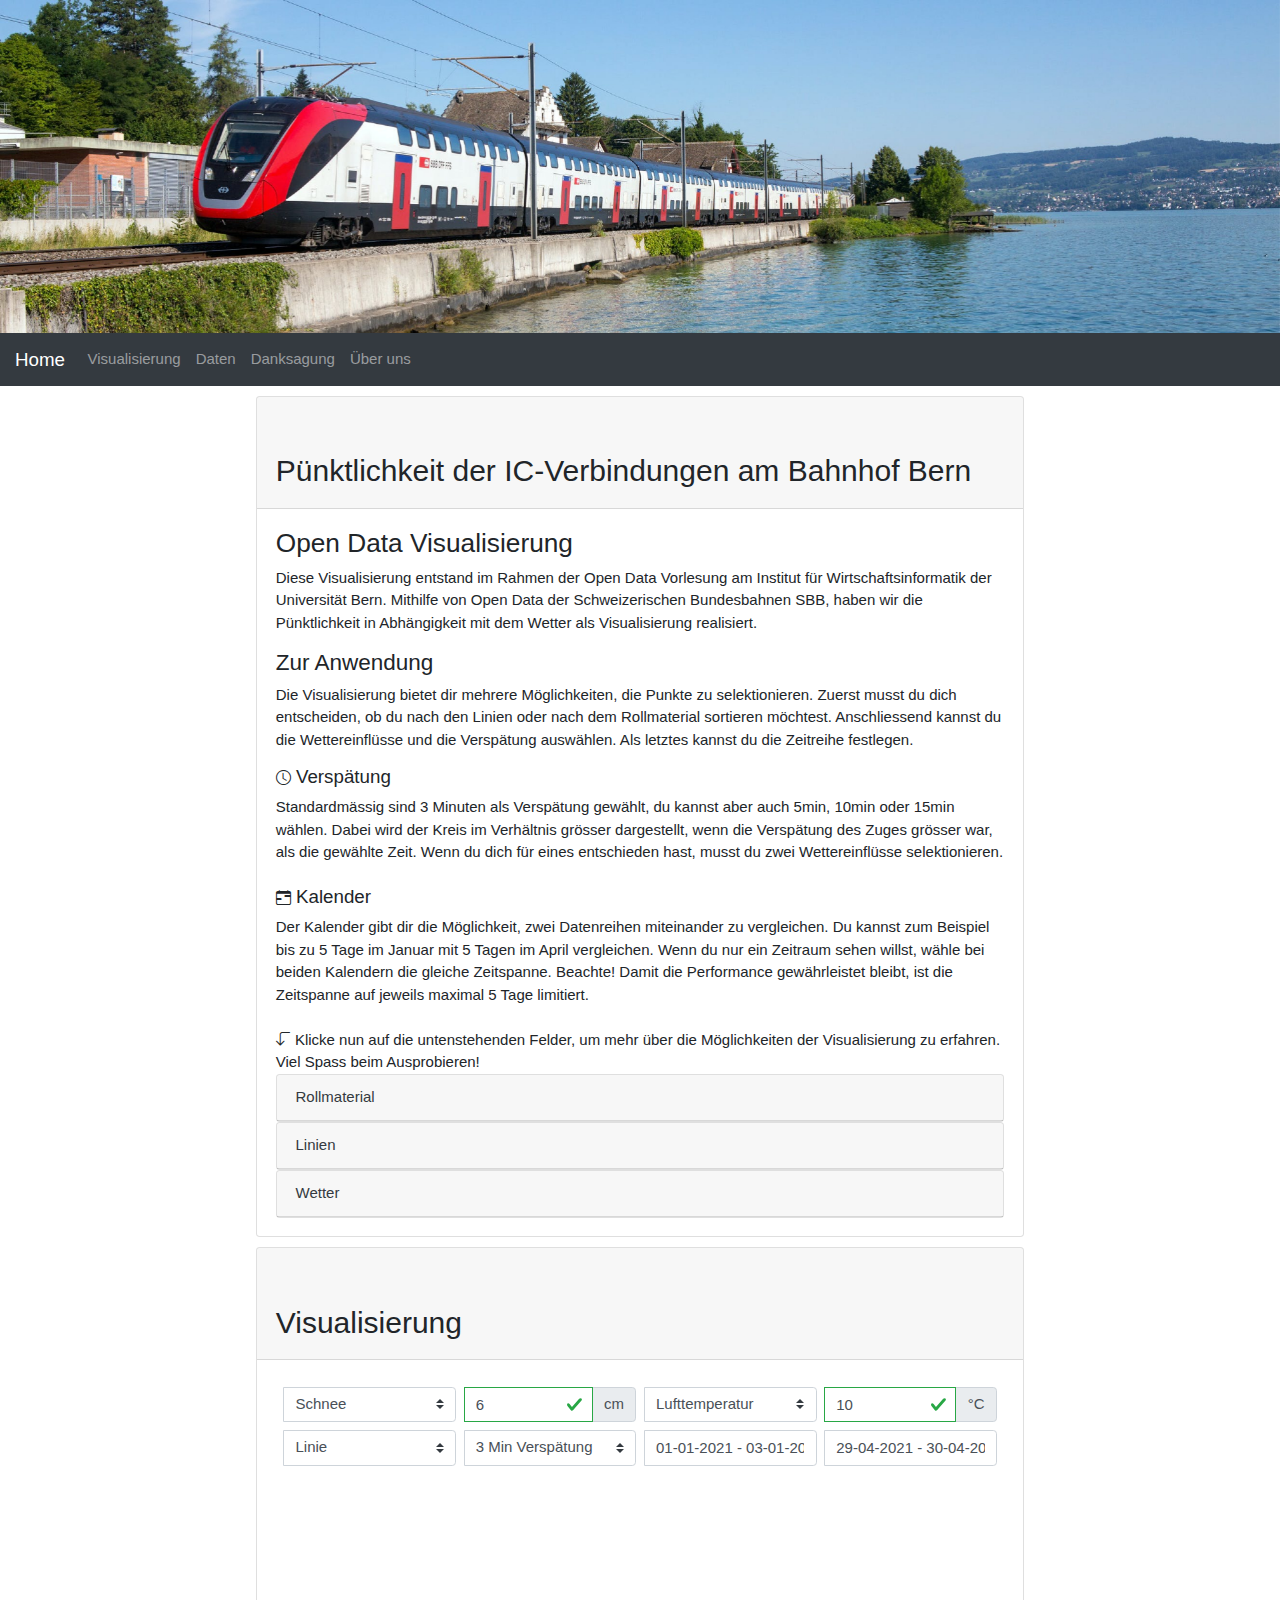
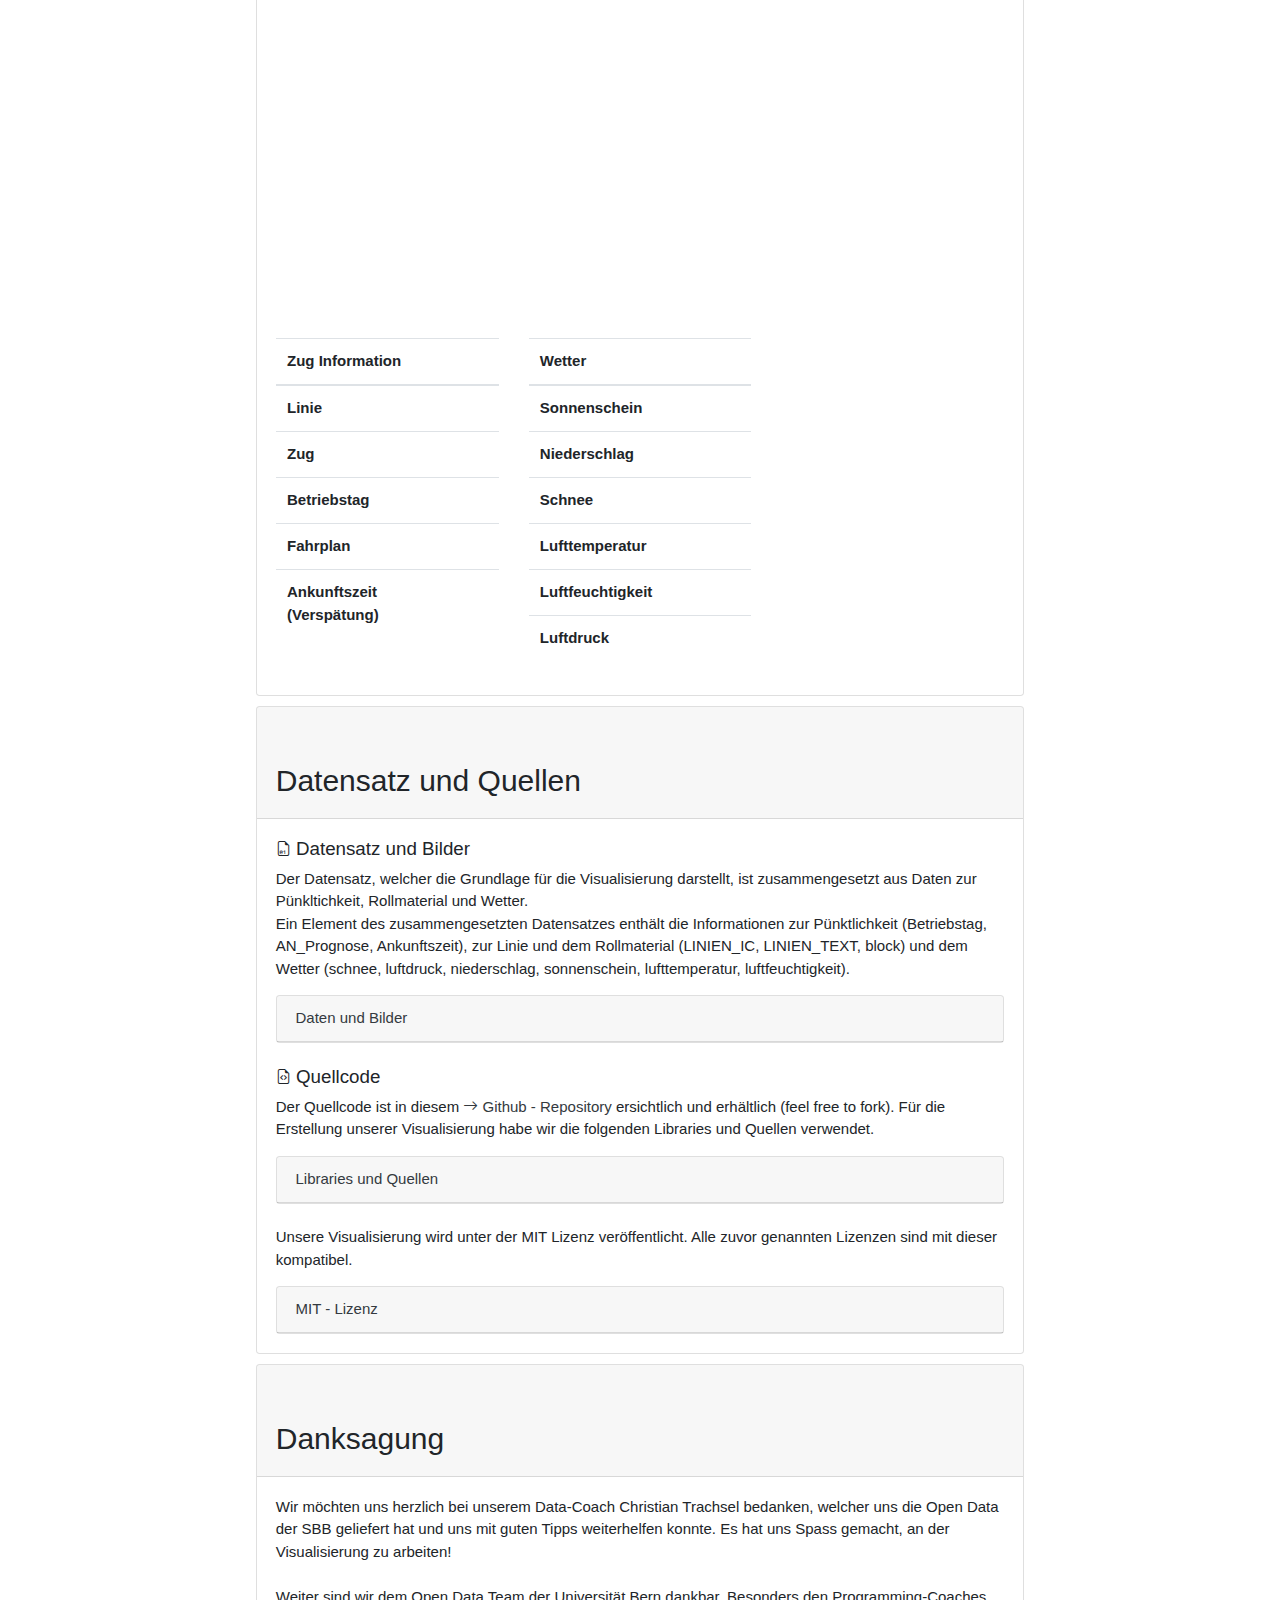
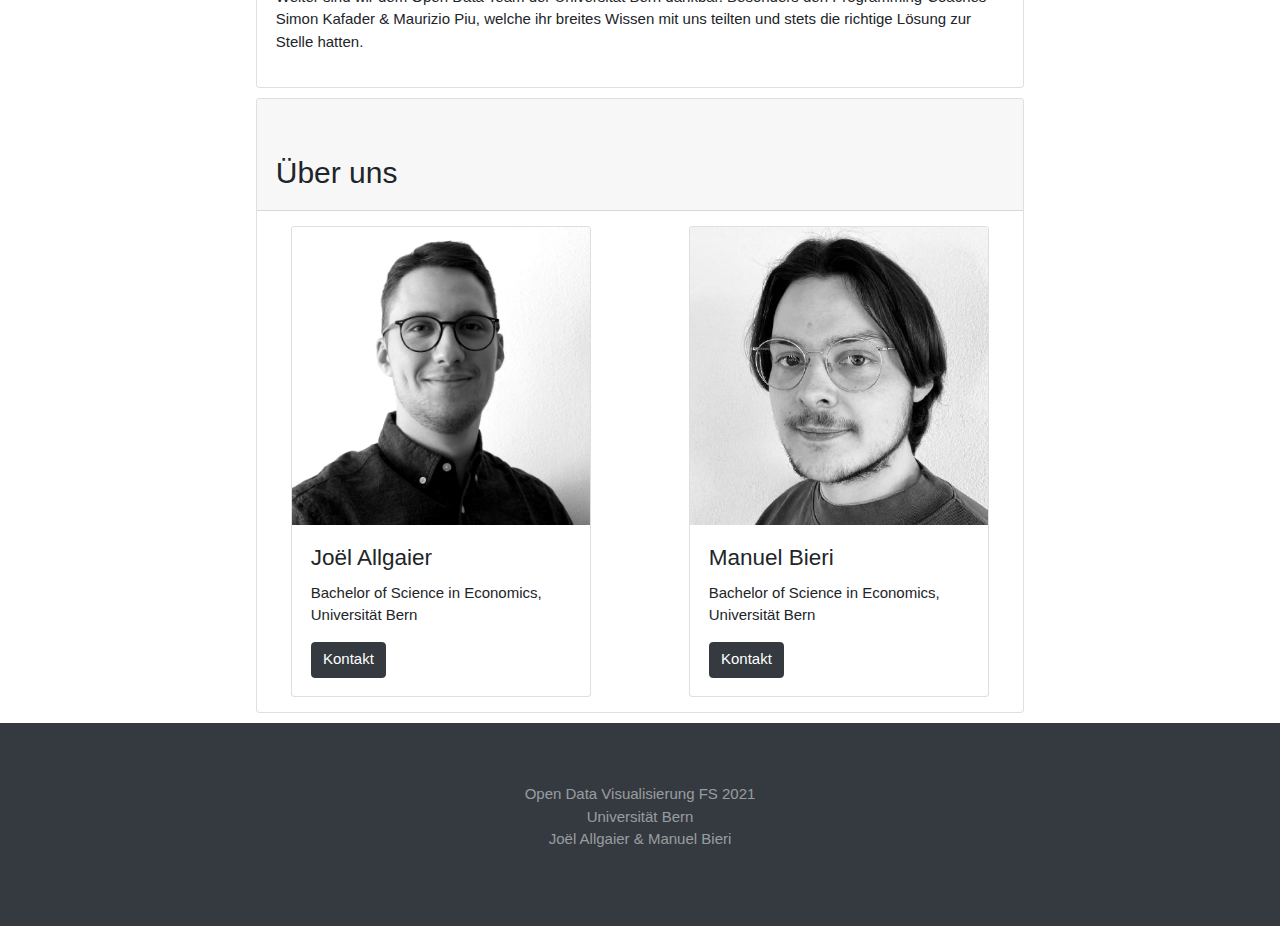
==== index.html @ b7fd26fd "removed arrows in jumbotron - changed color of contact buttons - added IC2000 modern - added favicon" ====
<!DOCTYPE html>
<html lang="en">
<head>
    <title>SBB - OpenData</title>
    <link rel="icon" type="image/svg+xml" href="Graphics/favicon/favicon.svg">
    <link rel="icon" type="image/png" href="Graphics/favicon/favicon.png">
    <meta charset="utf-8">
    <meta name="viewport" content="width=device-width, initial-scale=1">
    <link rel="stylesheet" href="css/style.css">
    <link rel="stylesheet" href="css/bootstrap/bootstrap.min.css">
    <link rel="stylesheet" type="text/css" href="css/daterangepicker/daterangepicker.css" />
    <link rel="stylesheet" href="Graphics/bootstrap-icons/bootstrap-icons.css">
    <script src="js/d3/d3.min.js"></script>
    <script src="js/d3/d3-force-reuse.min.js"></script>
    <script src="js/bootstrap/jquery.min.js"></script>
    <script src="js/bootstrap/bootstrap.min.js"></script>
    <script type="text/javascript" src="js/daterangepicker/moment.min.js"></script>
    <script type="text/javascript" src="js/daterangepicker/daterangepicker.min.js"></script>
    <script src="js/bootstrapAddin.min.js"></script>
</head>
<body>

<div id="carouselExampleIndicators" class="carousel slide" data-ride="carousel">
  <!--  <ol class="carousel-indicators">
        <li data-target="#carouselExampleIndicators" data-slide-to="0" class="active"></li>
        <li data-target="#carouselExampleIndicators" data-slide-to="1"></li>
        <li data-target="#carouselExampleIndicators" data-slide-to="2"></li>
        <li data-target="#carouselExampleIndicators" data-slide-to="3"></li>
    </ol> -->
    <div class="carousel-inner">
        <div class="carousel-item active">
            <img class="d-block w-100" src="Graphics/Images/Trains_Jumbotron/fv-dosto-2_crop.jpg" alt="First slide">
        </div>
        <div class="carousel-item">
            <img class="d-block w-100" src="Graphics/Images/Trains_Jumbotron/IC2000_crop.jpg" alt="Second slide">
        </div>
        <div class="carousel-item">
            <img class="d-block w-100" src="Graphics/Images/Trains_Jumbotron/ICN_crop.jpg" alt="Third slide">
        </div>
        <div class="carousel-item">
            <img class="d-block w-100" src="Graphics/Images/Trains_Jumbotron/Einheitswagen-IV-EuroCity_crop.jpg" alt="Fourth slide">
        </div>
        <div class="carousel-item">
            <img class="d-block w-100" src="Graphics/Images/Trains_Jumbotron/IC2000-modernisiert-Landschaft_crop.jpg" alt="Fourth slide">
        </div>
    </div>
    <!--
    <a class="carousel-control-prev" href="#carouselExampleIndicators" role="button" data-slide="prev">
        <span class="carousel-control-prev-icon" aria-hidden="true"></span>
        <span class="sr-only">Previous</span>
    </a>
    <a class="carousel-control-next" href="#carouselExampleIndicators" role="button" data-slide="next">
        <span class="carousel-control-next-icon" aria-hidden="true"></span>
        <span class="sr-only">Next</span>
    </a> -->
</div>

<nav class="navbar navbar-expand-sm bg-dark navbar-dark sticky-top">
    <a class="navbar-brand" href="#hello">Home</a>
    <button class="navbar-toggler" type="button" data-toggle="collapse" data-target="#collapsibleNavbar">
        <span class="navbar-toggler-icon"></span>
    </button>
    <div class="collapse navbar-collapse" id="collapsibleNavbar">
        <ul class="navbar-nav">
            <li class="nav-item">
                <a class="nav-link" href="#visualisierung">Visualisierung</a>
            </li>
            <li class="nav-item">
                <a class="nav-link" href="#data">Daten</a>
            </li>
            <li class="nav-item">
                <a class="nav-link" href="#thx">Danksagung</a>
            </li>
            <li class="nav-item">
                <a class="nav-link" href="#about">Über uns</a>
            </li>
        </ul>
    </div>
</nav>

<div class="main">

    <div class="card custom-card" id="hello">
        <div class="card-header">
            <br>
            <br>
            <h2>Pünktlichkeit der IC-Verbindungen am Bahnhof Bern</h2>
        </div>
        <div class="card-body">
            <h3>Open Data Visualisierung</h3>
            <p>Diese Visualisierung entstand im Rahmen der Open Data Vorlesung am Institut für Wirtschaftsinformatik der Universität Bern. Mithilfe von Open Data der Schweizerischen Bundesbahnen SBB, haben wir die Pünktlichkeit in Abhängigkeit mit dem Wetter als Visualisierung realisiert.</p>
            <h4>Zur Anwendung </h4>
            <p>Die Visualisierung bietet dir mehrere Möglichkeiten, die Punkte zu selektionieren. Zuerst musst du dich entscheiden, ob du nach den Linien oder nach dem Rollmaterial sortieren möchtest. Anschliessend kannst du die Wettereinflüsse und die Verspätung auswählen. Als letztes kannst du die Zeitreihe festlegen.
            <br>
            <h5><i class="bi bi-clock"></i> Verspätung </h5>Standardmässig sind 3 Minuten als Verspätung gewählt, du kannst aber auch 5min, 10min oder 15min wählen. Dabei wird der Kreis im Verhältnis grösser dargestellt, wenn die Verspätung des Zuges grösser war, als die gewählte Zeit. Wenn du dich für eines entschieden hast, musst du zwei Wettereinflüsse selektionieren.
            <br>
            <br><h5><i class="bi bi-calendar-range"></i> Kalender </h5>Der Kalender gibt dir die Möglichkeit, zwei Datenreihen miteinander zu vergleichen. Du kannst zum Beispiel bis zu 5 Tage im Januar mit 5 Tagen im April vergleichen. Wenn du nur ein Zeitraum sehen willst, wähle bei beiden Kalendern die gleiche Zeitspanne. Beachte! Damit die Performance gewährleistet bleibt, ist die Zeitspanne auf jeweils maximal 5 Tage limitiert.
                <br>
                <br><i class="bi bi-arrow-90deg-down"></i> Klicke nun auf die untenstehenden Felder, um mehr über die Möglichkeiten der Visualisierung zu erfahren. Viel Spass beim Ausprobieren!
            <div id="accordion">
                <div class="card">
                    <div class="card-header">
                        <a class="collapsed card-link" data-toggle="collapse" href="#collapseTwo">
                            Rollmaterial
                        </a>
                    </div>
                    <div id="collapseTwo" class="collapse" data-parent="#accordion">
                        <div class="card-body">
                            In unserem Datensatz sind vier verschiedene Zugkompositionen enthalten. Wenn Du nach Rollmaterial filterst, sortieren sich die Punkte nach ihrem Rollmaterial. Im Bilderkarussell siehst Du, wie die einzelnen Züge in echt aussehen.
                            Dabei unterscheiden wir zwischen folgenden Kompositionen, wobei die Farbe der Liste, gerade die entsprechende Punktfarbe zeigt.
                           <br>
                            <br>
                            <ul class="list-group list-group">
                                <li class="list-group-item rot">IC2000</li>
                                <li class="list-group-item orange">FVDosto</li>
                                <li class="list-group-item blau">ICN</li>
                                <li class="list-group-item gruen">Eurocity</li>
                            </ul>
                            <br><i class="bi bi-question-circle"></i> Ist der neue FV-Dosto öfters verspätet als die älteren Züge? Finde es heraus!
                        </div>
                    </div>
                </div>
                <div class="card">
                    <div class="card-header">
                        <a class="collapsed card-link" data-toggle="collapse" href="#collapseThree">
                          Linien
                        </a>
                    </div>
                    <div id="collapseThree" class="collapse" data-parent="#accordion">
                        <div class="card-body">
                            Wenn Du nach Linien sortierst, ordnen sich die Punkte nach folgenden InterCity-Linien, welche alle über den Bahnhof Bern gehen. Die jeweilige Hintergrundfarbe der Liste entspricht der entsprechenden Punktfarbe.
                            <br>
                            <br>
                            <ul class="list-group">
                                <li class="list-group-item blau">IC1 Genève-Aéroport - Bern - Zürich HB - St.Gallen</li>
                                <li class="list-group-item rot">IC6 Basel SBB - Bern - Brig</li>
                                <li class="list-group-item gruen">IC8 Brig - Bern - Zürich HB - Romanshorn</li>
                                <li class="list-group-item orange">IC61 Basel SBB - Bern - Interlaken Ost</li>
                            </ul>

                            <br><i class="bi bi-question-circle"></i> Welche IC-Verbindung trifft am meisten Verspätet in Bern ein? Finde es heraus!
                        </div>
                    </div>
                </div>
                <div class="card">
                    <div class="card-header">
                        <a class="collapsed card-link" data-toggle="collapse" href="#collapseFour">
                            Wetter
                        </a>
                    </div>
                    <div id="collapseFour" class="collapse" data-parent="#accordion">
                        <div class="card-body">
                            <p>Hier findest du einige Vorschläge, welche Werte du bei den einzelnen Wetterparametern setzen kannst. Halte dich nicht zurück und probiere einfach aus.</p>
                            <h5><i class="bi bi-speedometer2"></i> Luftdruck </h5>
                            <p>Bern liegt tiefer als 600m.ü.M., daher gilt für Bern der Standardluftdruck von 1'013,25hPa. Tieferer Luftdruck kann schlechtes Wetter bedeuten, höherer Luftdruck gutes Wetter.
                            <br>Vorschlag: Setze die Grenze bei 1'013hPa (Hinweis: In den Wintermonaten liegt der Luftdruck oft tiefer, ein anderer Vorschlag ist daher 960hPa.)</p>
                            <h5><i class="bi bi-moisture"></i> Luftfeuchtigkeit </h5>
                            <p>Die relative Luftfeuchtigkeit misst den prozentualen Anteil am maximal möglichen Wert von gasförmigem Wasser in der Atmosphäre.
                            <br>Vorschlag: Setze die Grenze bei 60%</p>
                            <h5><i class="bi bi-thermometer-half"></i> Lufttemperatur </h5>
                            <p>Ab etwa 20 Grad Celcius nehmen wir die Temperatur als warm wahr. Die Temperatur ist allerdings stark von der Tages- und Jahreszeit abhängig.
                            <br>Vorschlag: Setze die Grenze bei 15 Grad Celsius (Hinweis: In den Wintermonaten, darfst du die Temperatur auch tiefer ansetzen, bspw. 5 Grad Celcius.)</p>
                            <h5><i class="bi bi-cloud-rain"></i> Niederschlag </h5>
                            <p>In Milimeter wird die Summe in 24h angegeben. Dabei entpricht 1mm Niederschlag 1 Liter pro Quadratmeter. Bis zu 10mm ist es schwacher bis mässiger Regen, darüber starker Regen.
                            <br>Vorschlag: Setze die Grenze bei 10mm</p>
                            <h5><i class="bi bi-snow"></i> Schnee </h5>
                            <p>Schnee wird in cm angegeben. 1cm Schnee verhält sich wie 1mm Niederschlag. Bis 10cm sprechen wir von schwach bis mässigem Schneefall, danach starker Schneefall.
                            <br>Vorschlag: Setze die Grenze bei 10cm (Hinweis: In Bern schneit es gewöhnlich nicht so stark, eine gute Grenze ist hier 5cm.)</p>
                            <h5><i class="bi bi-sun"></i> Sonnenschein </h5>
                            <p>Die Sonnscheindauer ist in Minuten angegeben. Wenn an einem Tag 6h die Sonne scheint, sind dies 360min.
                            <br>Vorschlag: Setze die Grenze bei 360min</p>
                            <!--<h5>Globalstrahlung</h5>
                            <p>Globalstrahlung beschreibt die direkt auf die Erdoberfläche eintreffenden Sonnenstrahlen. Die Werte werden in Watt pro Quadratmeter angegeben. An Tagen mit schlechtem Wetter liegen die Werte unter 100W/m^2.
                            <br>Vorschlag: Setze die Grenze bei 100W/m^2</p>-->
                            <i class="bi bi-question-circle"></i> Hast Du dich schon immer gefragt, ob dein Zug bei Schnee mehr Verspätung hat? Finde es heraus, indem du den Filter "Schnee" auswählst.
                            <br><br>Genauere Angaben zu den einzelnen Parametern findest du beispielsweise unter <a href="https://www.meteoschweiz.admin.ch/home/wetter/wetterbegriffe.html"><i class="bi bi-arrow-right"></i> meteoschweiz.admin.ch</a>
                            <br>Alle Wetterwerte sind Tagesdurchschnitte.
                        </div>
                    </div>
                </div>
            </div>
        </div>
    </div>
    <div class="card custom-card" id="visualisierung">
        <div class="card-header">
            <br>
            <br>
            <h2>Visualisierung</h2>
        </div>
        <div class="card-body">
        <div class="row m-1">
        <div class="col-lg-3 col-6 p-1">
            <div class="input-group">
                <label for="select1"></label>
                <select class="custom-select" id="select1" onchange="changedInput(true)">
                    <option>Luftdruck</option>
                    <option>Luftfeuchtigkeit</option>
                    <option>Lufttemperatur</option>
                    <option>Niederschlag</option>
                    <option selected>Schnee</option>
                    <option>Sonnenschein</option>
                    <!--<option>Globalstrahlung</option>-->
                </select>
            </div>
        </div>
        <div class="col-lg-3 col-6 p-1">
            <div class="input-group">
                <label for="cutoff1"></label>
                <input type="text" class="form-control" id="cutoff1" value="6" aria-describedby="cutoff1-addon" onchange="changedInput(true)">
                <div class="input-group-append">
                    <span class="input-group-text" id="cutoff1-addon"></span>
                </div>
            </div>
        </div>
        <div class="col-lg-3 col-6 p-1">
            <div class="input-group">
                <label for="select2"></label>
                <select class="custom-select" id="select2" onchange="changedInput(true)">
                    <option>Luftdruck</option>
                    <option>Luftfeuchtigkeit</option>
                    <option selected>Lufttemperatur</option>
                    <option>Niederschlag</option>
                    <option>Schnee</option>
                    <option>Sonnenschein</option>
                    <!--<option>Globalstrahlung</option>-->
                </select>
            </div>
        </div>
        <div class="col-lg-3 col-6 p-1">
            <div class="input-group">
                <label for="cutoff2"></label>
                <input type="text" class="form-control" id="cutoff2" value="10" aria-describedby="cutoff2-addon" onchange="changedInput(true)">
                <div class="input-group-append">
                    <span class="input-group-text" id="cutoff2-addon"></span>
                </div>
            </div>
        </div>
            <div class="col-lg-3 col-6 p-1">
                <div class="input-group">
                    <label for="selectColor"></label>
                    <select class="custom-select" id="selectColor" onchange="changeColors(isRollingStockColor())">
                        <option selected>Linie</option>
                        <option>Rollmaterial</option>
                    </select>
                </div>
            </div>
            <div class="col-lg-3 col-6 p-1">
                <div class="input-group">
                    <label for="cutoff3"></label>
                    <select class="custom-select" id="cutoff3" onchange="changedDelayCutoff()">
                        <option value="3 Min">3 Min Verspätung</option>
                        <option value="5 Min">5 Min Verspätung</option>
                        <option value="10 Min">10 Min Verspätung</option>
                        <option value="15 Min">15 Min Verspätung</option>
                    </select>
                </div>
            </div>
        <div class="col-6 col-lg-3 p-1">
            <div class="input-group">
                <label for="firstDateRange"></label>
                <input class="form-control" type="text" id="firstDateRange" value="01-01-2021 - 03-01-2021" />
            </div>
        </div>
        <div class="col-6 col-lg-3 p-1">
            <div class="input-group">
                <label for="secondDateRange"></label>
                <input class="form-control" type="text" id="secondDateRange" value="29-04-2021 - 30-04-2021" />
            </div>
        </div>
    </div>
    <div>
        <svg viewBox="0 0 940 600" preserveAspectRatio="xMinYMin meet" id="canvas"></svg>
        <script src="js/app.min.js"></script>
        <script>
            adjustUnits();
        </script>
    </div>
    <div class="row">
        <div class="col-lg-4 col-sm-6 col-12">
            <table class="table table-hover">
                <thead>
                    <tr>
                        <th colspan="2">Zug Information</th>
                    </tr>
                </thead>
                <tbody>
                    <tr>
                        <th scope="row">Linie</th>
                        <td id="line"></td>
                    </tr>
                    <tr>
                        <th scope="row">Zug</th>
                        <td id="lineNumber"></td>
                    </tr>
                    <tr>
                        <th scope="row">Betriebstag</th>
                        <td id="dayOfService"></td>
                    </tr>
                    <tr>
                        <th scope="row">Fahrplan</th>
                        <td id="arrival"></td>
                    </tr>
                    <tr>
                        <th scope="row">Ankunftszeit (Verspätung)</th>
                        <td id="delay"></td>
                    </tr>
                </tbody>
            </table>
        </div>
        <div class="col-lg-4 col-sm-6 col-12">
            <table class="table table-hover">
                <thead>
                    <tr>
                        <th colspan="2">Wetter</th>
                    </tr>
                </thead>
                <tbody>
                    <tr>
                        <th scope="row">Sonnenschein</th>
                        <td id="sunshine"></td>
                    </tr>
                    <tr>
                        <th scope="row">Niederschlag</th>
                        <td id="rainfall"></td>
                    </tr>
                    <tr>
                        <th scope="row">Schnee</th>
                        <td id="snow"></td>
                    </tr>
                    <tr>
                        <th scope="row">Lufttemperatur</th>
                        <td id="temperature"></td>
                    </tr>
                    <tr>
                        <th scope="row">Luftfeuchtigkeit</th>
                        <td id="humidity"></td>
                    </tr>
                    <tr>
                        <th scope="row">Luftdruck</th>
                        <td id="air_pressure"></td>
                    </tr>
                </tbody>
            </table>
        </div>
        <div class="col-lg-4 col-sm-12 col-12">
            <div id="imageCarousel" class="carousel slide" data-ride="carousel">
                <ol class="carousel-indicators">
                    <li data-target="#imageCarousel" data-slide-to="0" class="active"></li>
                    <li data-target="#imageCarousel" data-slide-to="1"></li>
                    <li data-target="#imageCarousel" data-slide-to="2"></li>
                    <li data-target="#imageCarousel" data-slide-to="3"></li>
                </ol>
                <div class="carousel-inner">
                    <div class="carousel-item active">
                        <img class="d-block w-100" src="" alt="" id="imageCarousel1">
                    </div>
                    <div class="carousel-item">
                        <img class="d-block w-100" src="" alt="" id="imageCarousel2">
                    </div>
                    <div class="carousel-item">
                        <img class="d-block w-100" src="" alt="" id="imageCarousel3">
                    </div>
                    <div class="carousel-item">
                        <img class="d-block w-100" src="" alt="" id="imageCarousel4">
                    </div>
                </div>
                <a class="carousel-control-prev" href="#imageCarousel" role="button" data-slide="prev">
                    <span class="carousel-control-prev-icon" aria-hidden="true"></span>
                    <span class="sr-only">Previous</span>
                </a>
                <a class="carousel-control-next" href="#imageCarousel" role="button" data-slide="next">
                    <span class="carousel-control-next-icon" aria-hidden="true"></span>
                    <span class="sr-only">Next</span>
                </a>
            </div>
        </div>
    </div>
    </div>
</div>

    <div class="card custom-card" id="data">
        <div class="card-header">
            <br>
            <br>
            <h2> Datensatz und Quellen </h2></div>
        <div class="card-body">
            <h5><i class="bi bi-file-earmark-binary"></i> Datensatz und Bilder</h5>
            <p>Der Datensatz, welcher die Grundlage für die Visualisierung darstellt, ist zusammengesetzt aus Daten zur Pünkltichkeit, Rollmaterial und Wetter.
            <br>Ein Element des zusammengesetzten Datensatzes enthält die Informationen zur Pünktlichkeit (Betriebstag, AN_Prognose, Ankunftszeit), zur Linie und dem Rollmaterial (LINIEN_IC, LINIEN_TEXT, block) und dem Wetter (<!--globalstrahlung, -->schnee, luftdruck, niederschlag, sonnenschein, lufttemperatur, luftfeuchtigkeit).
           </p>
            <div id="accordionSrc">
                <div class="card">
                    <div class="card-header">
                        <a class="collapsed card-link" data-toggle="collapse" href="#collapseSrc">Daten und Bilder</a>
                    </div>
                    <div id="collapseSrc" class="collapse" data-parent="#accordionSrc">
                        <table class="table table-hover">
                            <thead>
                            <tr>
                                <th scope="col">Daten</th>
                                <th scope="col">Quellen</th>
                            </tr>
                            </thead>
                            <tbody>
                            <tr>
                                <td>Eigener Datensatz (.json)</td>
                                <td><a href="https://gist.github.com/manuelbieri/5a20c884020ed05e89b3426e78ae97c5">Datensatz .json-file</a>
                                <br><a href="https://gist.githubusercontent.com/manuelbieri/5a20c884020ed05e89b3426e78ae97c5/raw/7c31a08bee5c661f9e71a003ea4b56deb33432aa/sbb_data_preview.json">Preview .json-file</a></td>
                            </tr>
                            <tr>
                                <td>Pünktlichkeitsdaten</td>
                                <td><a href="https://opentransportdata.swiss/en/dataset/istdaten">opentransportdata .swiss</a></td>
                            </tr>
                            <tr>
                                <td>Rollmaterial</td>
                                <td><a href="https://data.sbb.ch/explore/dataset/jahresformation/information/">data.sbb.ch</a></td>
                            </tr>
                            <tr>
                                <td>Wetterdaten</td>
                                <td><a href="https://data.geo.admin.ch/ch.meteoschweiz.klima/nbcn-tageswerte/">data.geo .admin.ch</a></td>
                            </tr>
                            <tr>
                                <td>Bilder der Zugkompositionen</td>
                                <td><a href="https://www.sbb.ch/de/bahnhof-services/waehrend-der-reise/unsere-zuege.html">sbb.ch</a></td>
                            </tr>
                            <tr>
                                <td>Icons</td>
                                <td><a href="https://icons.getbootstrap.com/">icons .getbootstrap.com</a></td>
                            </tr>
                            <tr>
                                <td>Informationen zum Wetter</td>
                                <td><a href="https://www.meteoschweiz.admin.ch/home/wetter/wetterbegriffe.html">meteoschweiz .admin.ch</a></td>
                            </tr>
                            </tbody>
                        </table>
                    </div>
                </div>
            </div>
            <br>
            <h5><i class="bi bi-file-earmark-code"></i> Quellcode</h5>
            <p>
                Der Quellcode ist in diesem <a href="https://github.com/manuelbieri/SBB-Opendata-Visualization"><i class="bi bi-arrow-right"></i> Github - Repository</a> ersichtlich und erhältlich (feel free to fork).
                Für die Erstellung unserer Visualisierung habe wir die folgenden Libraries und Quellen verwendet.
            </p>
            <div id="accordionLibs">
                <div class="card">
                    <div class="card-header">
                        <a class="collapsed card-link" data-toggle="collapse" href="#collapseLibs">Libraries und Quellen</a>
                    </div>
                    <div id="collapseLibs" class="collapse" data-parent="#accordionLibs">
                        <table class="table table-hover">
                            <thead>
                                <tr>
                                    <th scope="col">Quelle</th>
                                    <th scope="col">Lizenz</th>
                                </tr>
                            </thead>
                            <tbody>
                                <tr>
                                    <td><a href="https://vallandingham.me/bubble_charts_with_d3v4.html">Creating Bubble Charts - Jim Vallandingham</a></td>
                                    <td><a href="https://github.com/vlandham/bubble_chart_v4/blob/master/LICENSE">Lizenz auf Github</a></td>
                                </tr>
                                <tr>
                                    <td><a href="https://github.com/twbs/bootstrap/blob/main/LICENSE">Bootstrap</a></td>
                                    <td>MIT - Lizenz</td>
                                </tr>
                                <tr>
                                    <td><a href="https://github.com/d3/d3">D3.js</a></td>
                                    <td>BSD 3-Clause</td>
                                </tr>
                                <tr>
                                    <td><a href="https://github.com/twosixlabs/d3-force-reuse">D3-force-reuse.js</a></td>
                                    <td>BSD 3-Clause</td>
                                </tr>
                                <tr>
                                    <td><a href="https://github.com/dangrossman/daterangepicker">Date Range Picker</a></td>
                                    <td>MIT - Lizenz</td>
                                </tr>
                                <tr>
                                    <td><a href="https://github.com/moment/moment">Moment</a></td>
                                    <td>MIT - Lizenz</td>
                                </tr>
                                <tr>
                                    <td><a href="https://github.com/popperjs/popper-core">Popper.js</a></td>
                                    <td>MIT - Lizenz</td>
                                </tr>
                                <tr>
                                    <td><a href="https://github.com/jquery/jquery/blob/main/LICENSE.txt">JQuery</a></td>
                                    <td>MIT - Lizenz</td>
                                </tr>
                            </tbody>
                        </table>
                    </div>
                </div>
            </div>
            <br>
            <p>
                Unsere Visualisierung wird unter der MIT Lizenz veröffentlicht. Alle zuvor genannten Lizenzen sind mit dieser kompatibel.
            </p>
            <div id="accordionTwo">
                <div class="card">
                    <div class="card-header">
                        <a class="collapsed card-link" data-toggle="collapse" href="#collapseSix">MIT - Lizenz</a>
                    </div>
                    <div id="collapseSix" class="collapse" data-parent="#accordionTwo">
                        <div class="card-body">
                            MIT License
                            <br><br>
                            Copyright (c) 2021 Joël Allgaier & Manuel Bieri
                            <br><br>
                            Permission is hereby granted, free of charge, to any person obtaining a copy
                            of this software and associated documentation files (the "Software"), to deal
                            in the Software without restriction, including without limitation the rights
                            to use, copy, modify, merge, publish, distribute, sublicense, and/or sell
                            copies of the Software, and to permit persons to whom the Software is
                            furnished to do so, subject to the following conditions:
                            <br><br>
                            The above copyright notice and this permission notice shall be included in all
                            copies or substantial portions of the Software.
                            <br><br>
                            THE SOFTWARE IS PROVIDED "AS IS", WITHOUT WARRANTY OF ANY KIND, EXPRESS OR
                            IMPLIED, INCLUDING BUT NOT LIMITED TO THE WARRANTIES OF MERCHANTABILITY,
                            FITNESS FOR A PARTICULAR PURPOSE AND NONINFRINGEMENT. IN NO EVENT SHALL THE
                            AUTHORS OR COPYRIGHT HOLDERS BE LIABLE FOR ANY CLAIM, DAMAGES OR OTHER
                            LIABILITY, WHETHER IN AN ACTION OF CONTRACT, TORT OR OTHERWISE, ARISING FROM,
                            OUT OF OR IN CONNECTION WITH THE SOFTWARE OR THE USE OR OTHER DEALINGS IN THE
                            SOFTWARE.
                        </div>
                    </div>
                </div>
            </div>
        </div>
    </div>
    <div class="card custom-card" id="thx">
        <div class="card-header">
            <br>
            <br>
            <h2> Danksagung </h2></div>
        <div class="card-body">
        <p>Wir möchten uns herzlich bei unserem Data-Coach Christian Trachsel bedanken, welcher uns die Open Data der SBB geliefert hat und uns mit guten Tipps weiterhelfen konnte. Es hat uns Spass gemacht, an der Visualisierung zu arbeiten!
       <br>
            <br>Weiter sind wir dem Open Data Team der Universität Bern dankbar. Besonders den Programming-Coaches Simon Kafader & Maurizio Piu, welche ihr breites Wissen mit uns teilten und stets die richtige Lösung zur Stelle hatten.</p>
        </div>
    </div>

    <div class="card custom-card" id="about">
        <div class="card-header">
            <br>
            <br>
            <h2> Über uns  </h2></div>
        <div class="row">
            <div class="col-md-6">
                <div class="card mx-auto my-3" style="width: 300px;">
                    <img class="card-img-top" src="Graphics/Images/about/joel_bw.jpg" alt="Card image">
                    <div class="card-body">
                        <h4 class="card-title">Joël Allgaier</h4>
                        <p class="card-text">Bachelor of Science in Economics, Universität Bern</p>
                        <a href="mailto:joel.allgaier@students.unibe.ch" class="btn btn-primary">Kontakt</a>
                    </div>
                </div>
            </div>
            <div class="col-md-6">
             <div class="card mx-auto my-3" style="width: 300px;">
                 <img class="card-img-top img-fluid img-width align-content-center justify-content-center" src="Graphics/Images/about/manuel.jfif" alt="Card image">
                 <div class="card-body">
                     <h4 class="card-title">Manuel Bieri</h4>
                     <p class="card-text">Bachelor of Science in Economics, Universität Bern</p>
                         <a href="mailto:manuel.bieri@students.unibe.ch" class="btn btn-primary">Kontakt</a>
                     </div>
                 </div>
             </div>
            </div>
        </div>
</div>
<div class="jumbotron jumbotron-fluid text-center bg-dark text-white-50" style="margin-bottom:0">
    <p>Open Data Visualisierung FS 2021
    <br>Universität Bern
    <br>Joël Allgaier & Manuel Bieri</p>
</div>
</body>
</html>
---- css/style.css ----
* {
    margin:0;
    padding: 0;
    font-family: Helvetica, Georgia, serif ;
    font-size: 15px;
}

svg {
    width: 100%;
    height: 100%;
    margin: 0;
    padding: 0;
}

text {
    fill: black;
    text-anchor: middle;
}

th {
    width: 35%;
}

.button.active {
    background: #000;
    color: #fff;
}

#canvas {
    clear: both;
    margin: auto;
}

.custom-card{
    margin-top: 10px;
    margin-bottom: 10px;
}

.custom-header{

}

.blau{
    background-color: blue !important;
    border-color: black !important;
    color: white;
}
.rot{
    background-color: red !important;
    border-color: black !important;
}
.gruen{
    background-color: green !important;
    border-color: black !important;
}
.orange{
    background-color: orange !important;
    border-color: black !important;
}

@media screen and (max-width: 1100px) {
    .main {
        width: 100%;
        margin: auto;
    }
}
@media screen and (min-width: 1100px) {
    .main {
        width: 60%;
        margin: auto;
    }
}

a:link{
    color: #343a40;
}
a:visited{
    color: #343a40;
}

.btn-primary{
    background-color: #343a40 !important;
    border-color: #343a40 !important;
    color: #ffffff !important;
}
---- css/daterangepicker/daterangepicker.css ----
.daterangepicker {
  position: absolute;
  color: inherit;
  background-color: #fff;
  border-radius: 4px;
  border: 1px solid #ddd;
  width: 278px;
  max-width: none;
  padding: 0;
  margin-top: 7px;
  top: 100px;
  left: 20px;
  z-index: 3001;
  display: none;
  font-family: arial;
  font-size: 15px;
  line-height: 1em;
}

.daterangepicker:before, .daterangepicker:after {
  position: absolute;
  display: inline-block;
  border-bottom-color: rgba(0, 0, 0, 0.2);
  content: '';
}

.daterangepicker:before {
  top: -7px;
  border-right: 7px solid transparent;
  border-left: 7px solid transparent;
  border-bottom: 7px solid #ccc;
}

.daterangepicker:after {
  top: -6px;
  border-right: 6px solid transparent;
  border-bottom: 6px solid #fff;
  border-left: 6px solid transparent;
}

.daterangepicker.opensleft:before {
  right: 9px;
}

.daterangepicker.opensleft:after {
  right: 10px;
}

.daterangepicker.openscenter:before {
  left: 0;
  right: 0;
  width: 0;
  margin-left: auto;
  margin-right: auto;
}

.daterangepicker.openscenter:after {
  left: 0;
  right: 0;
  width: 0;
  margin-left: auto;
  margin-right: auto;
}

.daterangepicker.opensright:before {
  left: 9px;
}

.daterangepicker.opensright:after {
  left: 10px;
}

.daterangepicker.drop-up {
  margin-top: -7px;
}

.daterangepicker.drop-up:before {
  top: initial;
  bottom: -7px;
  border-bottom: initial;
  border-top: 7px solid #ccc;
}

.daterangepicker.drop-up:after {
  top: initial;
  bottom: -6px;
  border-bottom: initial;
  border-top: 6px solid #fff;
}

.daterangepicker.single .daterangepicker .ranges, .daterangepicker.single .drp-calendar {
  float: none;
}

.daterangepicker.single .drp-selected {
  display: none;
}

.daterangepicker.show-calendar .drp-calendar {
  display: block;
}

.daterangepicker.show-calendar .drp-buttons {
  display: block;
}

.daterangepicker.auto-apply .drp-buttons {
  display: none;
}

.daterangepicker .drp-calendar {
  display: none;
  max-width: 270px;
}

.daterangepicker .drp-calendar.left {
  padding: 8px 0 8px 8px;
}

.daterangepicker .drp-calendar.right {
  padding: 8px;
}

.daterangepicker .drp-calendar.single .calendar-table {
  border: none;
}

.daterangepicker .calendar-table .next span, .daterangepicker .calendar-table .prev span {
  color: #fff;
  border: solid black;
  border-width: 0 2px 2px 0;
  border-radius: 0;
  display: inline-block;
  padding: 3px;
}

.daterangepicker .calendar-table .next span {
  transform: rotate(-45deg);
  -webkit-transform: rotate(-45deg);
}

.daterangepicker .calendar-table .prev span {
  transform: rotate(135deg);
  -webkit-transform: rotate(135deg);
}

.daterangepicker .calendar-table th, .daterangepicker .calendar-table td {
  white-space: nowrap;
  text-align: center;
  vertical-align: middle;
  min-width: 32px;
  width: 32px;
  height: 24px;
  line-height: 24px;
  font-size: 12px;
  border-radius: 4px;
  border: 1px solid transparent;
  white-space: nowrap;
  cursor: pointer;
}

.daterangepicker .calendar-table {
  border: 1px solid #fff;
  border-radius: 4px;
  background-color: #fff;
}

.daterangepicker .calendar-table table {
  width: 100%;
  margin: 0;
  border-spacing: 0;
  border-collapse: collapse;
}

.daterangepicker td.available:hover, .daterangepicker th.available:hover {
  background-color: #eee;
  border-color: transparent;
  color: inherit;
}

.daterangepicker td.week, .daterangepicker th.week {
  font-size: 80%;
  color: #ccc;
}

.daterangepicker td.off, .daterangepicker td.off.in-range, .daterangepicker td.off.start-date, .daterangepicker td.off.end-date {
  background-color: #fff;
  border-color: transparent;
  color: #999;
}

.daterangepicker td.in-range {
  background-color: #ebf4f8;
  border-color: transparent;
  color: #000;
  border-radius: 0;
}

.daterangepicker td.start-date {
  border-radius: 4px 0 0 4px;
}

.daterangepicker td.end-date {
  border-radius: 0 4px 4px 0;
}

.daterangepicker td.start-date.end-date {
  border-radius: 4px;
}

.daterangepicker td.active, .daterangepicker td.active:hover {
  background-color: #357ebd;
  border-color: transparent;
  color: #fff;
}

.daterangepicker th.month {
  width: auto;
}

.daterangepicker td.disabled, .daterangepicker option.disabled {
  color: #999;
  cursor: not-allowed;
  text-decoration: line-through;
}

.daterangepicker select.monthselect, .daterangepicker select.yearselect {
  font-size: 12px;
  padding: 1px;
  height: auto;
  margin: 0;
  cursor: default;
}

.daterangepicker select.monthselect {
  margin-right: 2%;
  width: 56%;
}

.daterangepicker select.yearselect {
  width: 40%;
}

.daterangepicker select.hourselect, .daterangepicker select.minuteselect, .daterangepicker select.secondselect, .daterangepicker select.ampmselect {
  width: 50px;
  margin: 0 auto;
  background: #eee;
  border: 1px solid #eee;
  padding: 2px;
  outline: 0;
  font-size: 12px;
}

.daterangepicker .calendar-time {
  text-align: center;
  margin: 4px auto 0 auto;
  line-height: 30px;
  position: relative;
}

.daterangepicker .calendar-time select.disabled {
  color: #ccc;
  cursor: not-allowed;
}

.daterangepicker .drp-buttons {
  clear: both;
  text-align: right;
  padding: 8px;
  border-top: 1px solid #ddd;
  display: none;
  line-height: 12px;
  vertical-align: middle;
}

.daterangepicker .drp-selected {
  display: inline-block;
  font-size: 12px;
  padding-right: 8px;
}

.daterangepicker .drp-buttons .btn {
  margin-left: 8px;
  font-size: 12px;
  font-weight: bold;
  padding: 4px 8px;
}

.daterangepicker.show-ranges.single.rtl .drp-calendar.left {
  border-right: 1px solid #ddd;
}

.daterangepicker.show-ranges.single.ltr .drp-calendar.left {
  border-left: 1px solid #ddd;
}

.daterangepicker.show-ranges.rtl .drp-calendar.right {
  border-right: 1px solid #ddd;
}

.daterangepicker.show-ranges.ltr .drp-calendar.left {
  border-left: 1px solid #ddd;
}

.daterangepicker .ranges {
  float: none;
  text-align: left;
  margin: 0;
}

.daterangepicker.show-calendar .ranges {
  margin-top: 8px;
}

.daterangepicker .ranges ul {
  list-style: none;
  margin: 0 auto;
  padding: 0;
  width: 100%;
}

.daterangepicker .ranges li {
  font-size: 12px;
  padding: 8px 12px;
  cursor: pointer;
}

.daterangepicker .ranges li:hover {
  background-color: #eee;
}

.daterangepicker .ranges li.active {
  background-color: #08c;
  color: #fff;
}

/*  Larger Screen Styling */
@media (min-width: 564px) {
  .daterangepicker {
    width: auto;
  }

  .daterangepicker .ranges ul {
    width: 140px;
  }

  .daterangepicker.single .ranges ul {
    width: 100%;
  }

  .daterangepicker.single .drp-calendar.left {
    clear: none;
  }

  .daterangepicker.single .ranges, .daterangepicker.single .drp-calendar {
    float: left;
  }

  .daterangepicker {
    direction: ltr;
    text-align: left;
  }

  .daterangepicker .drp-calendar.left {
    clear: left;
    margin-right: 0;
  }

  .daterangepicker .drp-calendar.left .calendar-table {
    border-right: none;
    border-top-right-radius: 0;
    border-bottom-right-radius: 0;
  }

  .daterangepicker .drp-calendar.right {
    margin-left: 0;
  }

  .daterangepicker .drp-calendar.right .calendar-table {
    border-left: none;
    border-top-left-radius: 0;
    border-bottom-left-radius: 0;
  }

  .daterangepicker .drp-calendar.left .calendar-table {
    padding-right: 8px;
  }

  .daterangepicker .ranges, .daterangepicker .drp-calendar {
    float: left;
  }
}

@media (min-width: 730px) {
  .daterangepicker .ranges {
    width: auto;
  }

  .daterangepicker .ranges {
    float: left;
  }

  .daterangepicker.rtl .ranges {
    float: right;
  }

  .daterangepicker .drp-calendar.left {
    clear: none !important;
  }
}
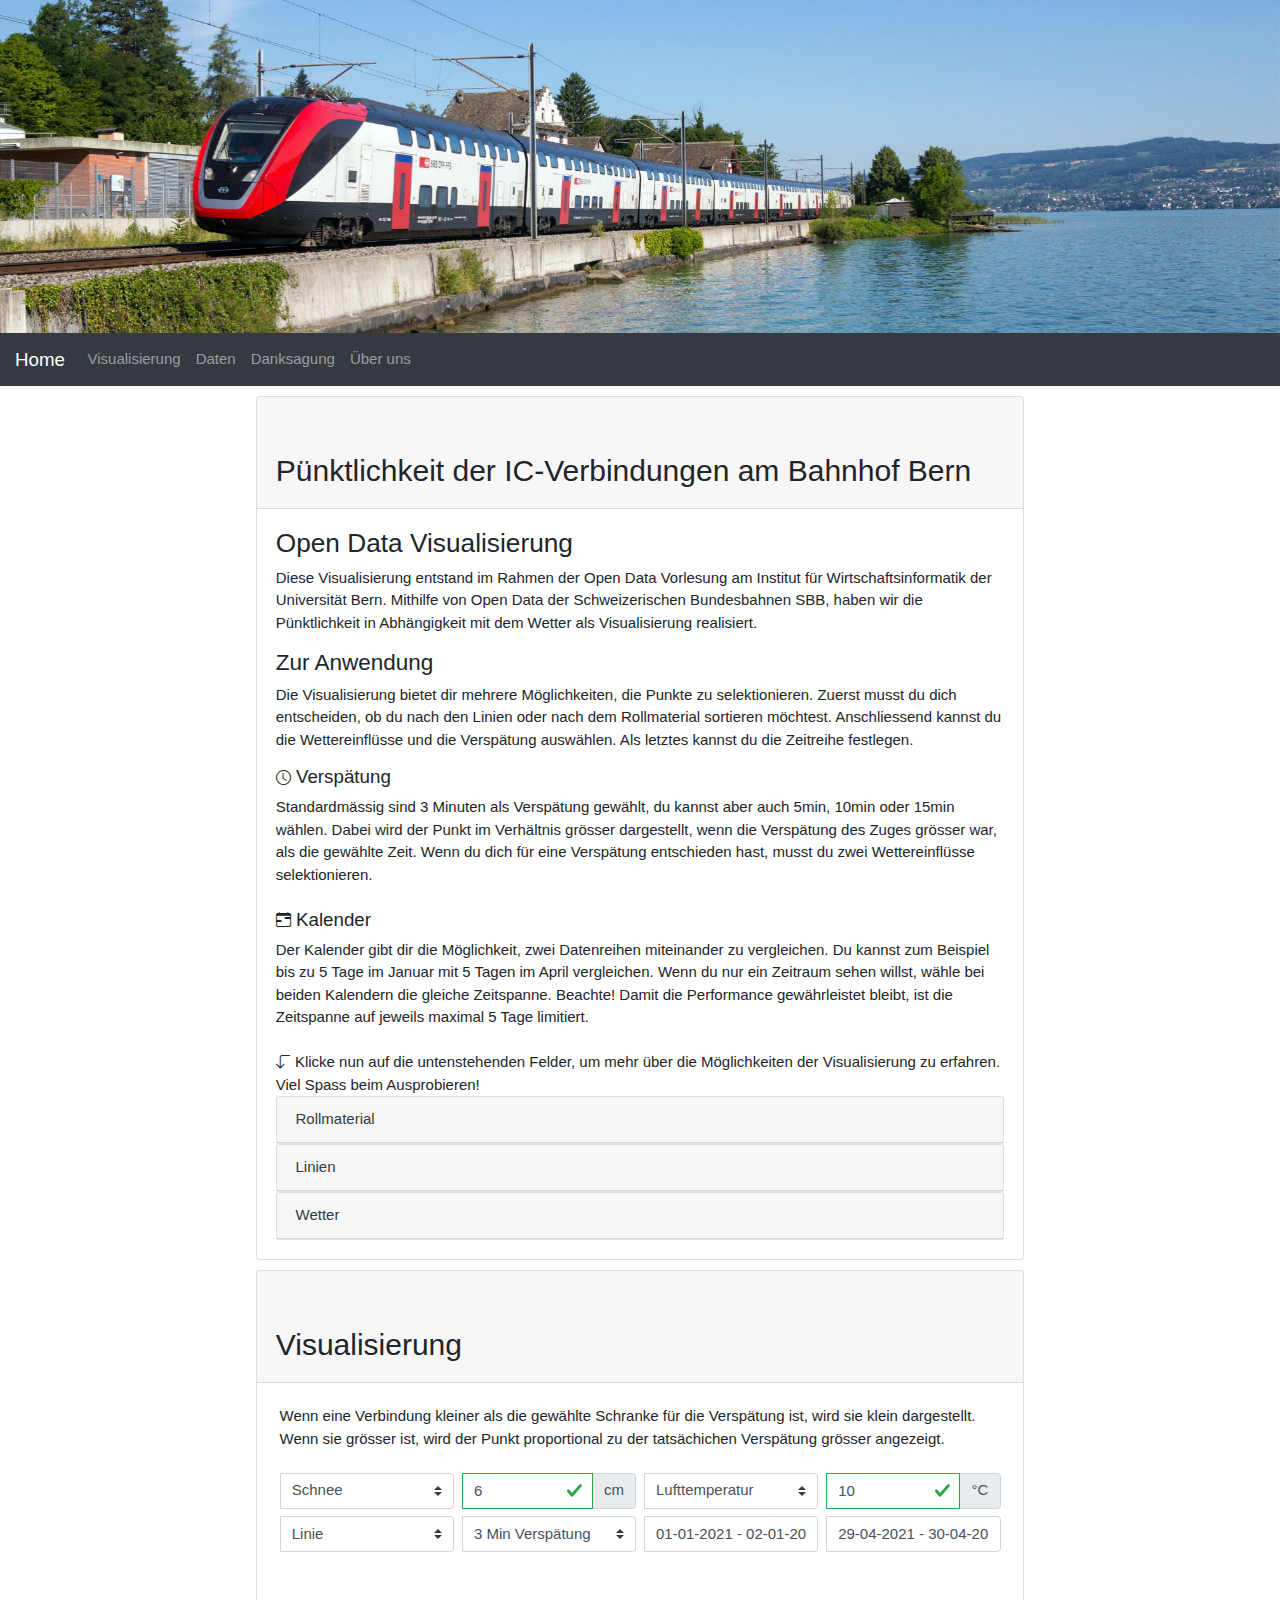
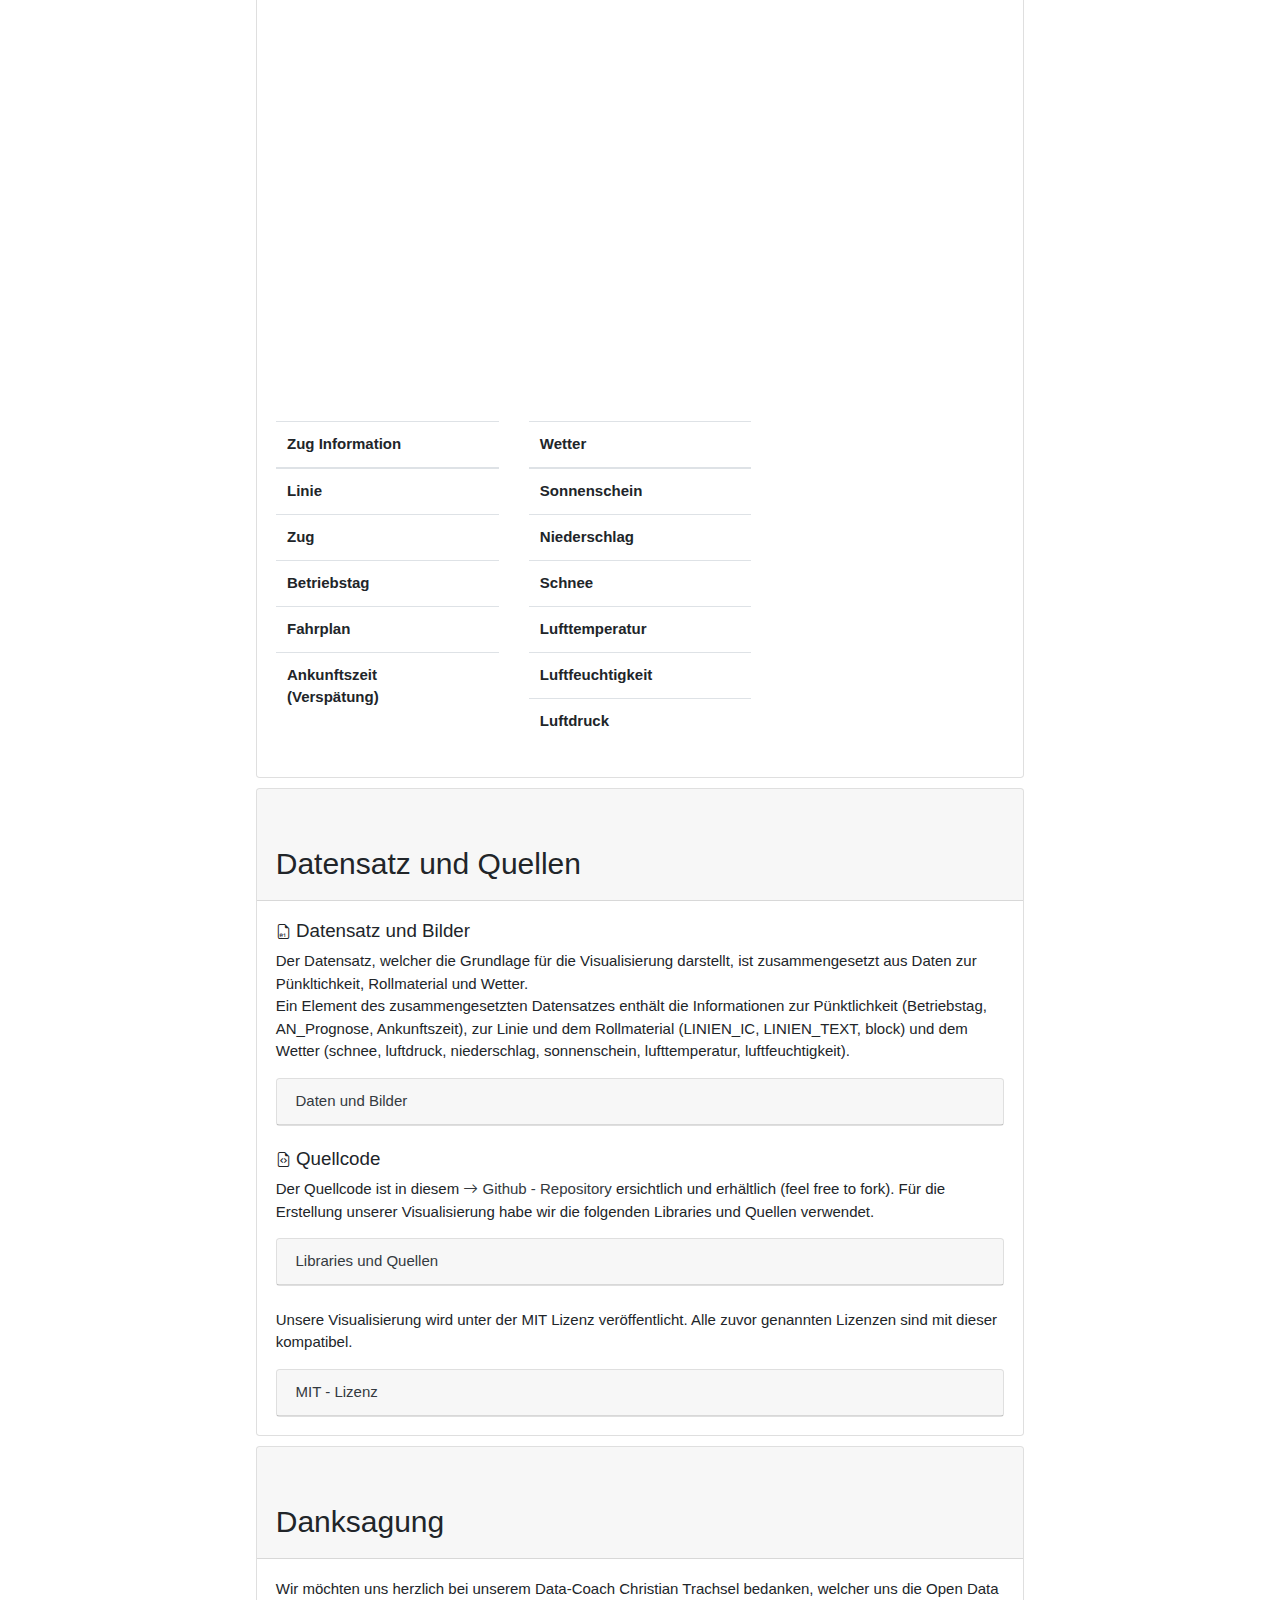
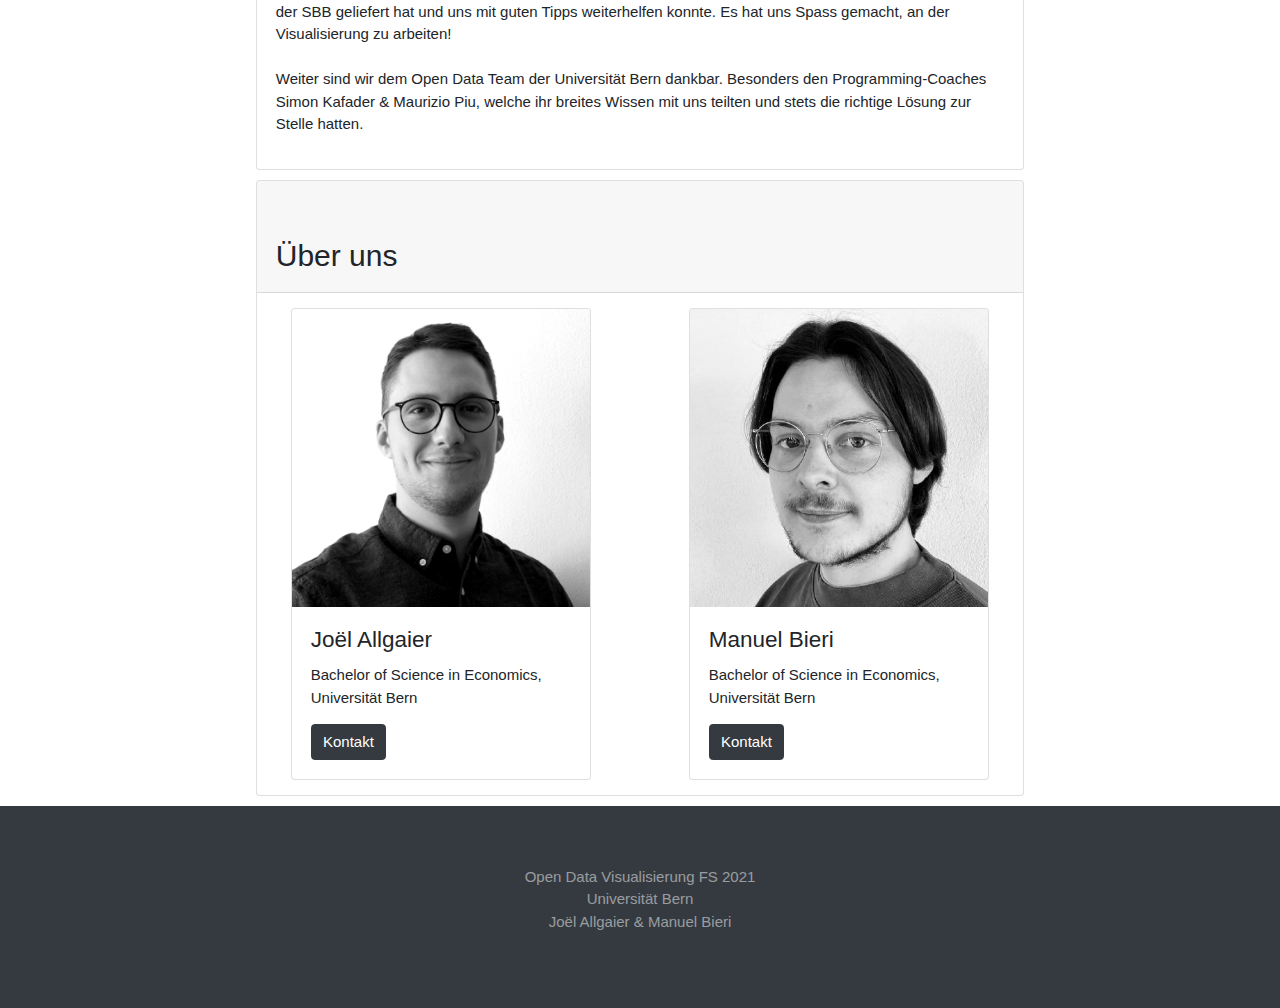
==== commit a799b7eb: "Small improvements in index.html and app.js and add todo items." ====
--- a/index.html
+++ b/index.html
@@ -16,7 +16,7 @@
     <script src="js/bootstrap/bootstrap.min.js"></script>
     <script type="text/javascript" src="js/daterangepicker/moment.min.js"></script>
     <script type="text/javascript" src="js/daterangepicker/daterangepicker.min.js"></script>
-    <script src="js/bootstrapAddin.min.js"></script>
+    <script src="js/bootstrapAddin.js"></script>
 </head>
 <body>
 
@@ -92,7 +92,7 @@
             <h4>Zur Anwendung </h4>
             <p>Die Visualisierung bietet dir mehrere Möglichkeiten, die Punkte zu selektionieren. Zuerst musst du dich entscheiden, ob du nach den Linien oder nach dem Rollmaterial sortieren möchtest. Anschliessend kannst du die Wettereinflüsse und die Verspätung auswählen. Als letztes kannst du die Zeitreihe festlegen.
             <br>
-            <h5><i class="bi bi-clock"></i> Verspätung </h5>Standardmässig sind 3 Minuten als Verspätung gewählt, du kannst aber auch 5min, 10min oder 15min wählen. Dabei wird der Kreis im Verhältnis grösser dargestellt, wenn die Verspätung des Zuges grösser war, als die gewählte Zeit. Wenn du dich für eines entschieden hast, musst du zwei Wettereinflüsse selektionieren.
+            <h5><i class="bi bi-clock"></i> Verspätung </h5>Standardmässig sind 3 Minuten als Verspätung gewählt, du kannst aber auch 5min, 10min oder 15min wählen. Dabei wird der Punkt im Verhältnis grösser dargestellt, wenn die Verspätung des Zuges grösser war, als die gewählte Zeit. Wenn du dich für eine Verspätung entschieden hast, musst du zwei Wettereinflüsse selektionieren.
             <br>
             <br><h5><i class="bi bi-calendar-range"></i> Kalender </h5>Der Kalender gibt dir die Möglichkeit, zwei Datenreihen miteinander zu vergleichen. Du kannst zum Beispiel bis zu 5 Tage im Januar mit 5 Tagen im April vergleichen. Wenn du nur ein Zeitraum sehen willst, wähle bei beiden Kalendern die gleiche Zeitspanne. Beachte! Damit die Performance gewährleistet bleibt, ist die Zeitspanne auf jeweils maximal 5 Tage limitiert.
                 <br>
@@ -189,6 +189,12 @@
         </div>
         <div class="card-body">
         <div class="row m-1">
+            <p>
+                Wenn eine Verbindung kleiner als die gewählte Schranke für die Verspätung ist, wird sie klein dargestellt. Wenn sie grösser ist, wird der Punkt proportional zu
+                der tatsächichen Verspätung grösser angezeigt.
+            </p>
+        </div>
+        <div class="row m-0">
         <div class="col-lg-3 col-6 p-1">
             <div class="input-group">
                 <label for="select1"></label>
@@ -258,7 +264,7 @@
         <div class="col-6 col-lg-3 p-1">
             <div class="input-group">
                 <label for="firstDateRange"></label>
-                <input class="form-control" type="text" id="firstDateRange" value="01-01-2021 - 03-01-2021" />
+                <input class="form-control" type="text" id="firstDateRange" value="01-01-2021 - 02-01-2021" />
             </div>
         </div>
         <div class="col-6 col-lg-3 p-1">
@@ -270,7 +276,7 @@
     </div>
     <div>
         <svg viewBox="0 0 940 600" preserveAspectRatio="xMinYMin meet" id="canvas"></svg>
-        <script src="js/app.min.js"></script>
+        <script src="js/app.js"></script>
         <script>
             adjustUnits();
         </script>
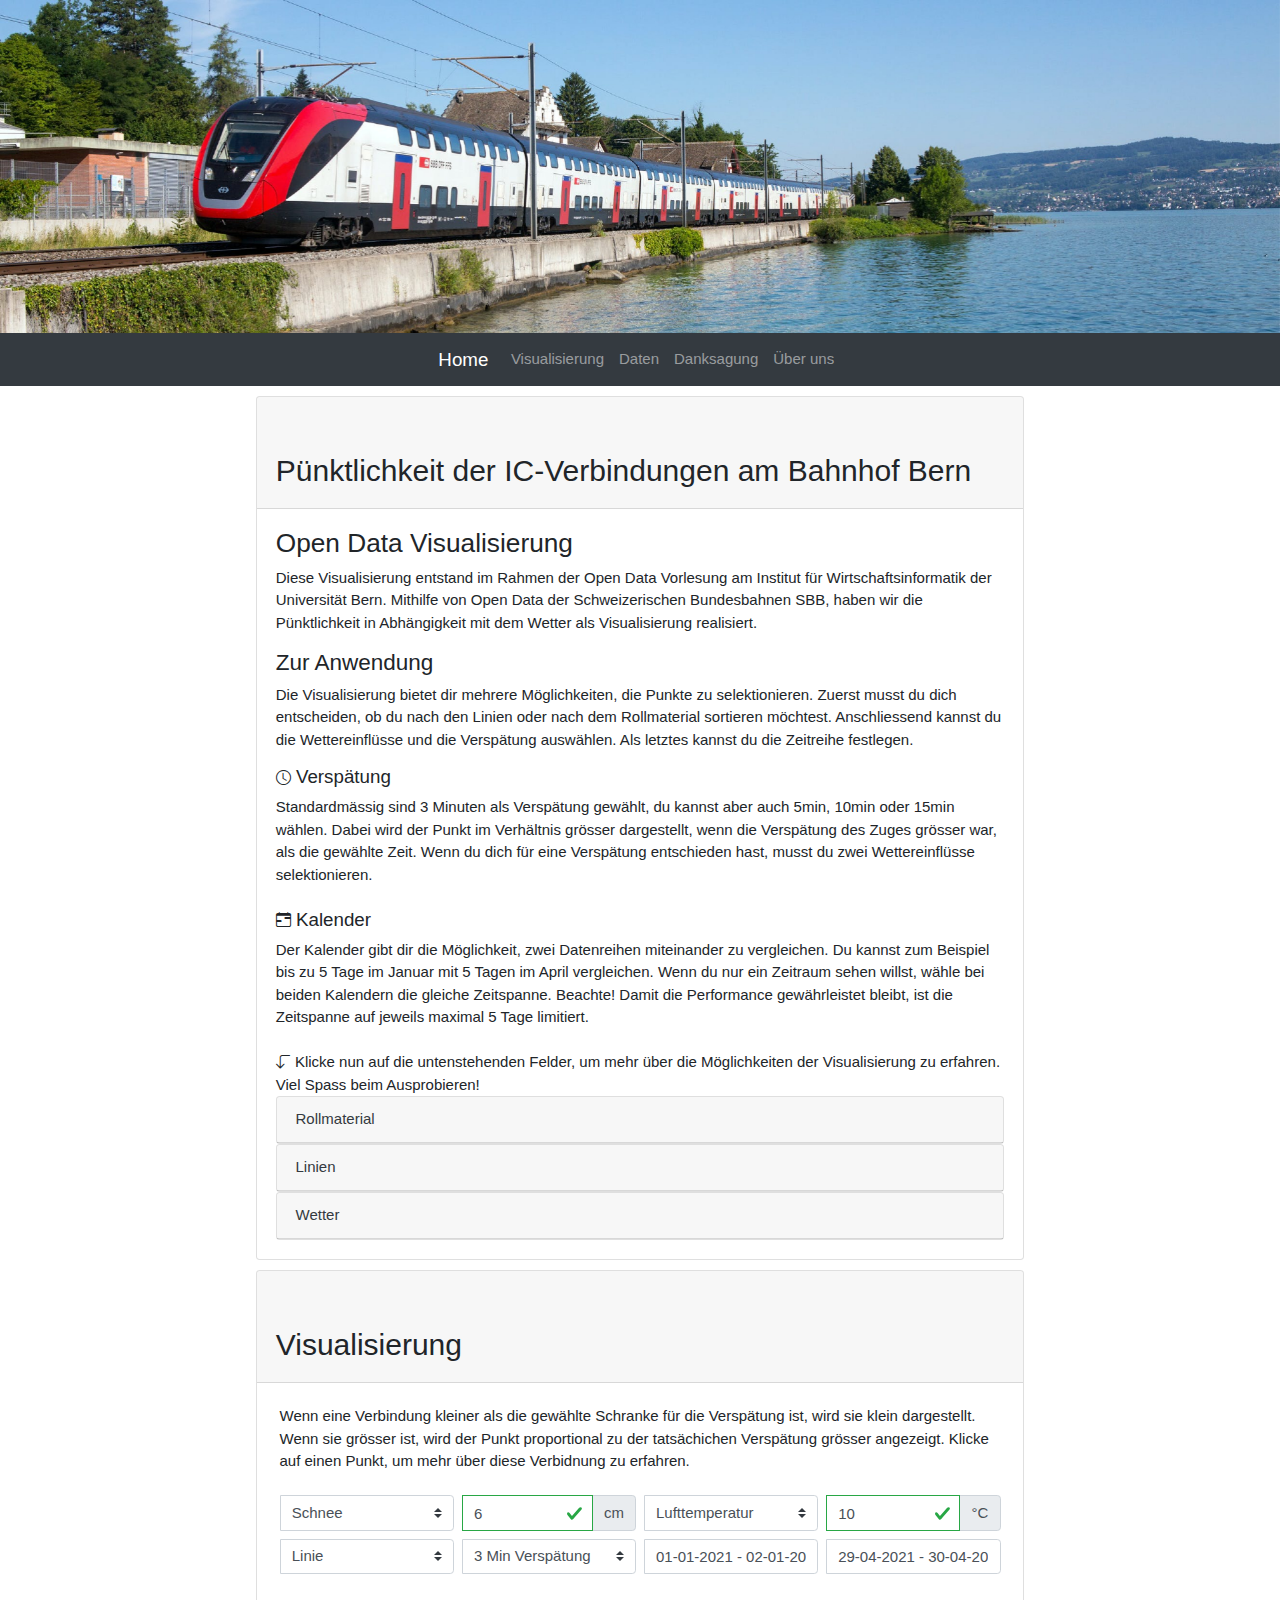
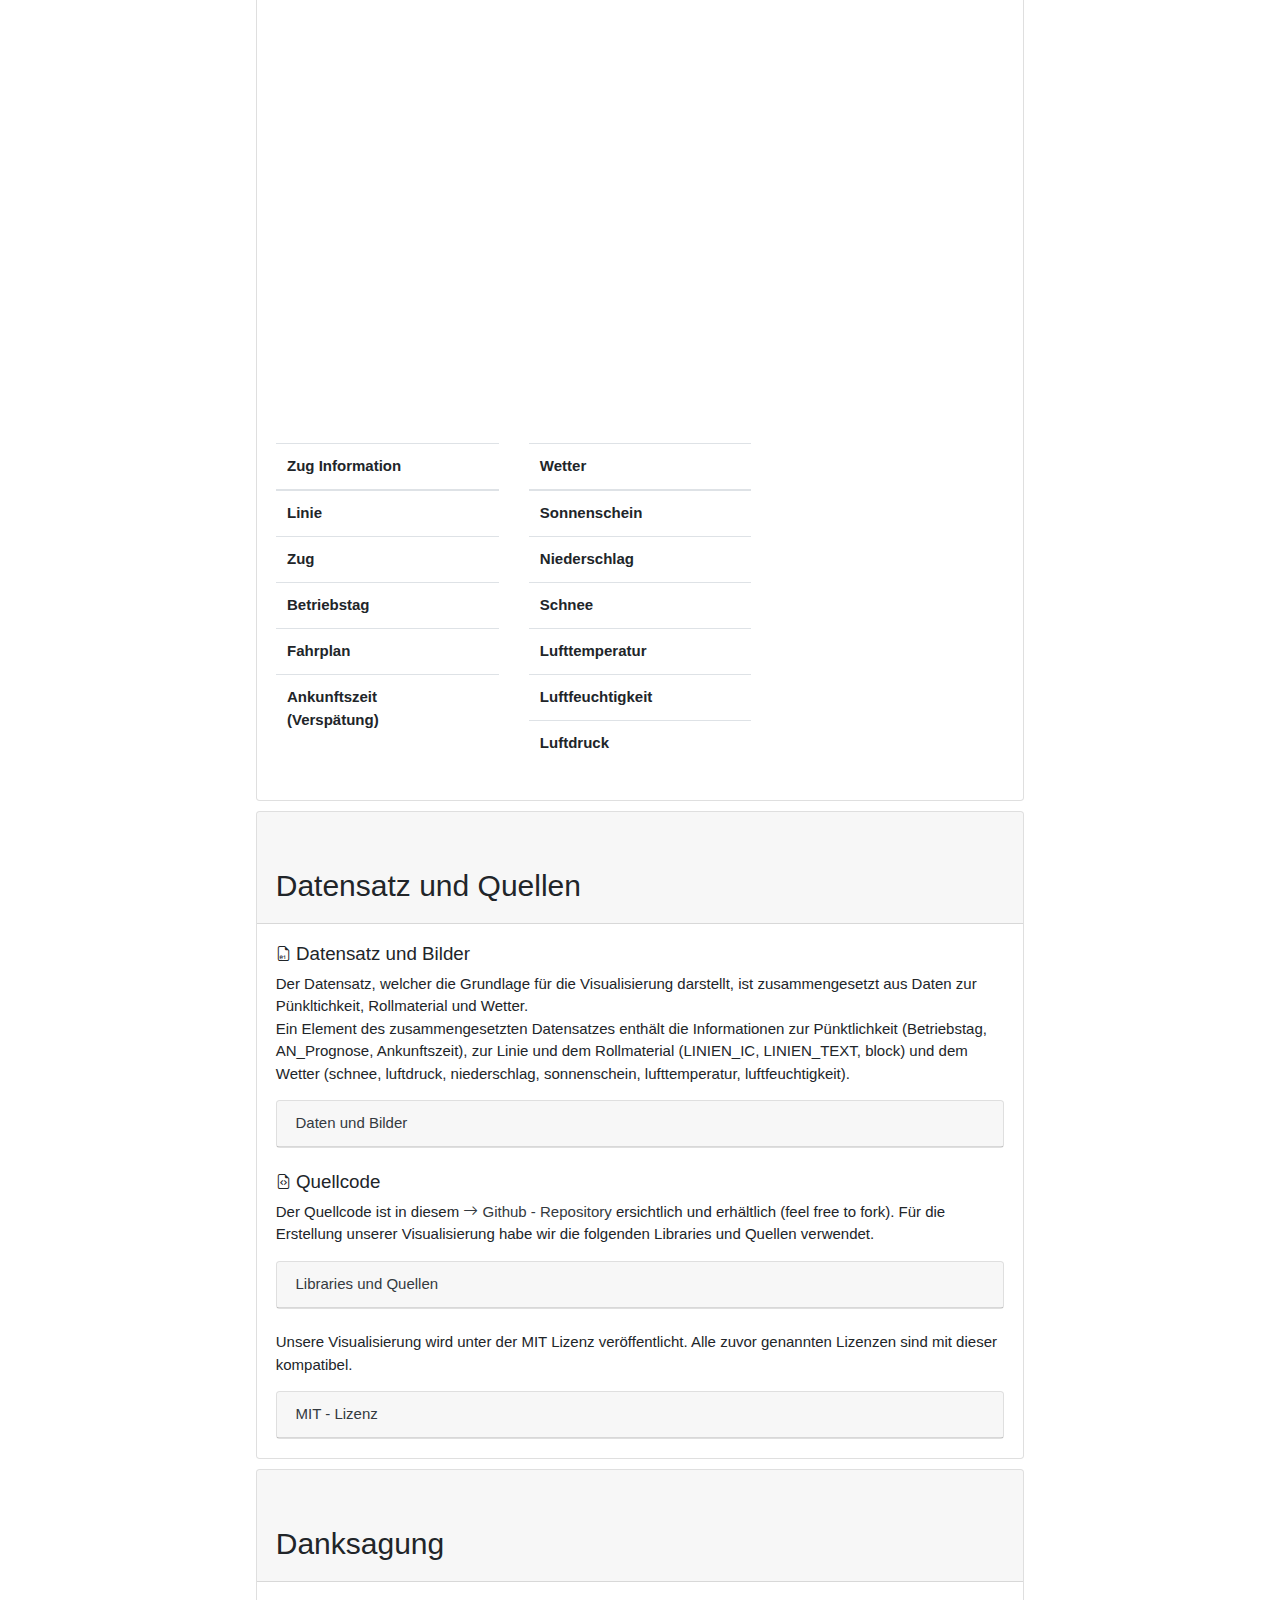
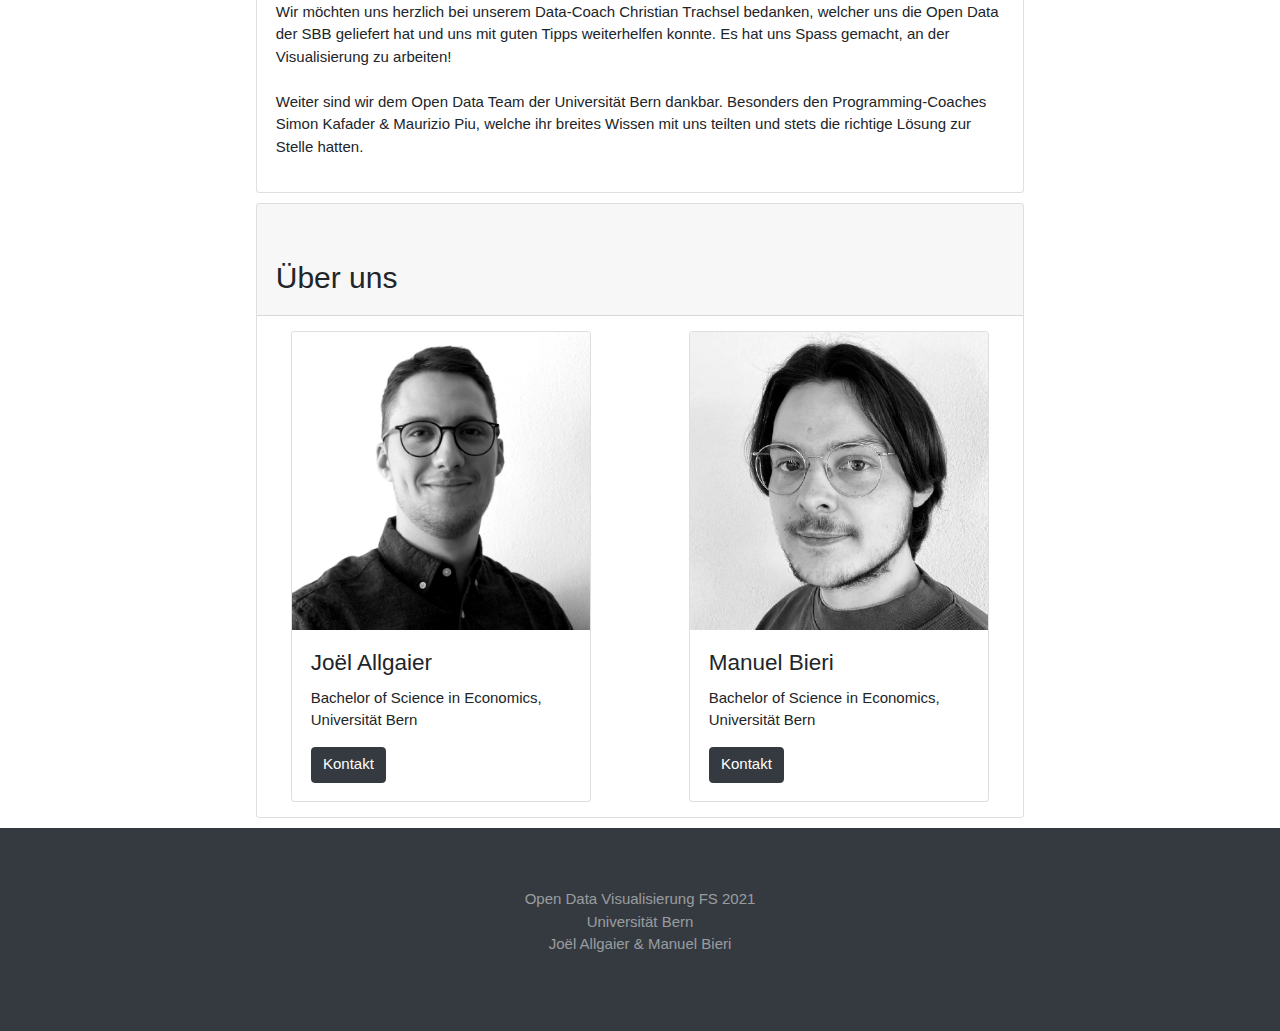
==== commit ddff65e8: "Add mouseover effect and center navbar." ====
--- a/index.html
+++ b/index.html
@@ -16,7 +16,7 @@
     <script src="js/bootstrap/bootstrap.min.js"></script>
     <script type="text/javascript" src="js/daterangepicker/moment.min.js"></script>
     <script type="text/javascript" src="js/daterangepicker/daterangepicker.min.js"></script>
-    <script src="js/bootstrapAddin.js"></script>
+    <script src="js/bootstrapAddin.min.js"></script>
 </head>
 <body>
 
@@ -56,12 +56,14 @@
 </div>
 
 <nav class="navbar navbar-expand-sm bg-dark navbar-dark sticky-top">
-    <a class="navbar-brand" href="#hello">Home</a>
     <button class="navbar-toggler" type="button" data-toggle="collapse" data-target="#collapsibleNavbar">
         <span class="navbar-toggler-icon"></span>
     </button>
     <div class="collapse navbar-collapse" id="collapsibleNavbar">
-        <ul class="navbar-nav">
+        <ul class="navbar-nav mx-auto">
+            <li>
+                <a class="navbar-brand" href="#hello">Home</a>
+            </li>
             <li class="nav-item">
                 <a class="nav-link" href="#visualisierung">Visualisierung</a>
             </li>
@@ -191,7 +193,7 @@
         <div class="row m-1">
             <p>
                 Wenn eine Verbindung kleiner als die gewählte Schranke für die Verspätung ist, wird sie klein dargestellt. Wenn sie grösser ist, wird der Punkt proportional zu
-                der tatsächichen Verspätung grösser angezeigt.
+                der tatsächichen Verspätung grösser angezeigt. Klicke auf einen Punkt, um mehr über diese Verbidnung zu erfahren.
             </p>
         </div>
         <div class="row m-0">
@@ -276,7 +278,7 @@
     </div>
     <div>
         <svg viewBox="0 0 940 600" preserveAspectRatio="xMinYMin meet" id="canvas"></svg>
-        <script src="js/app.js"></script>
+        <script src="js/app.min.js"></script>
         <script>
             adjustUnits();
         </script>
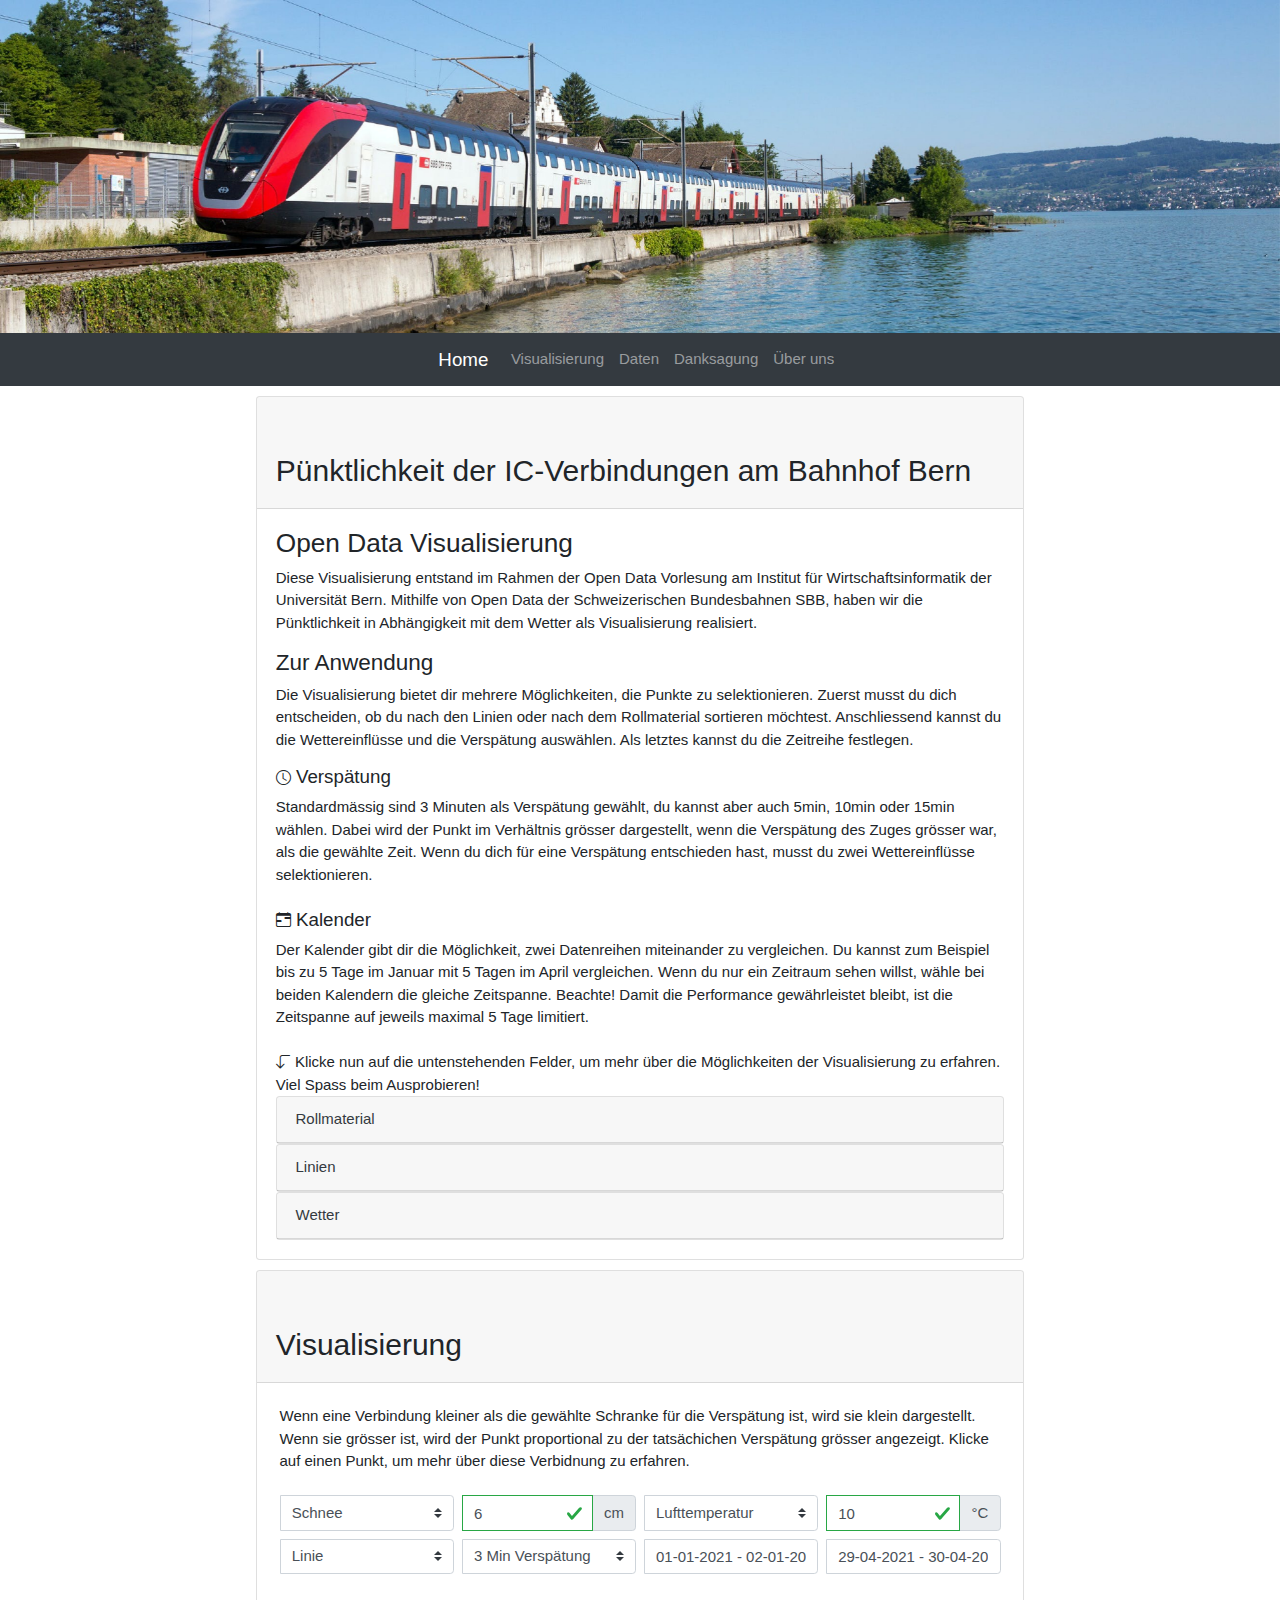
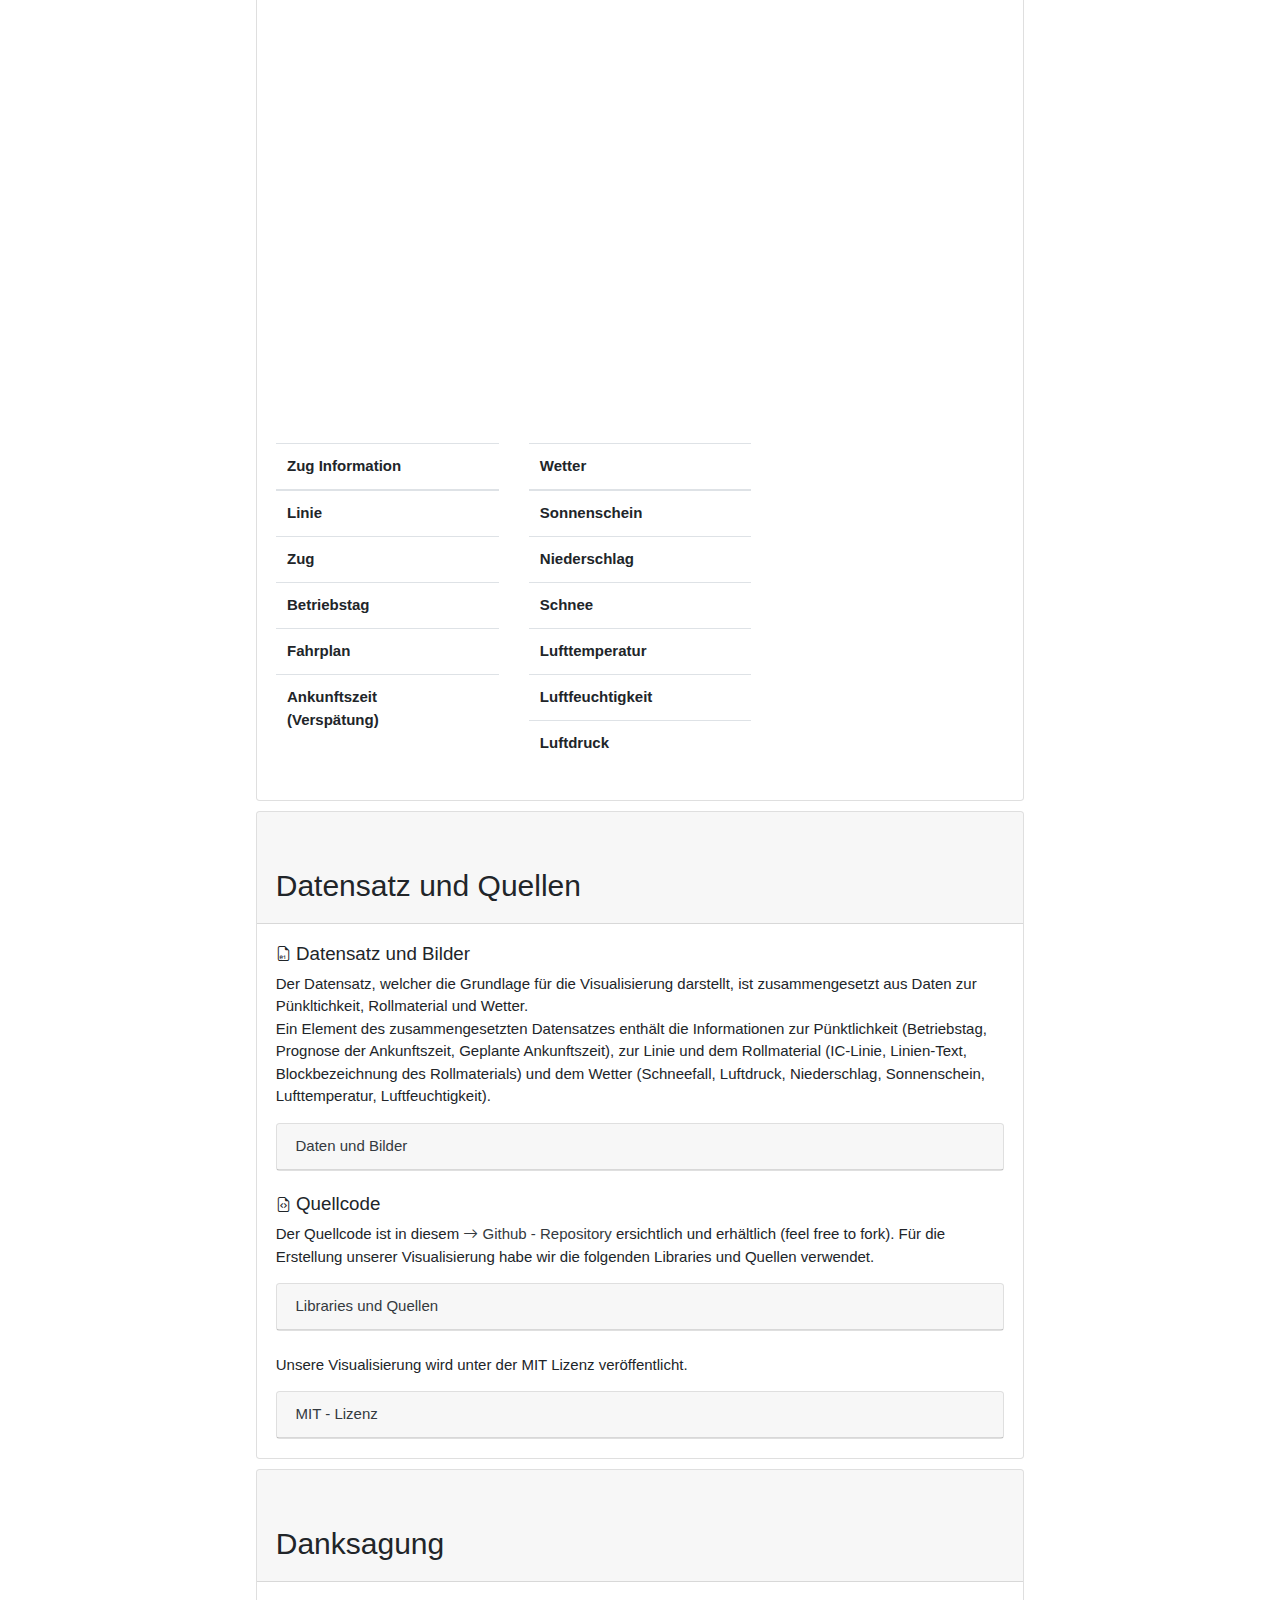
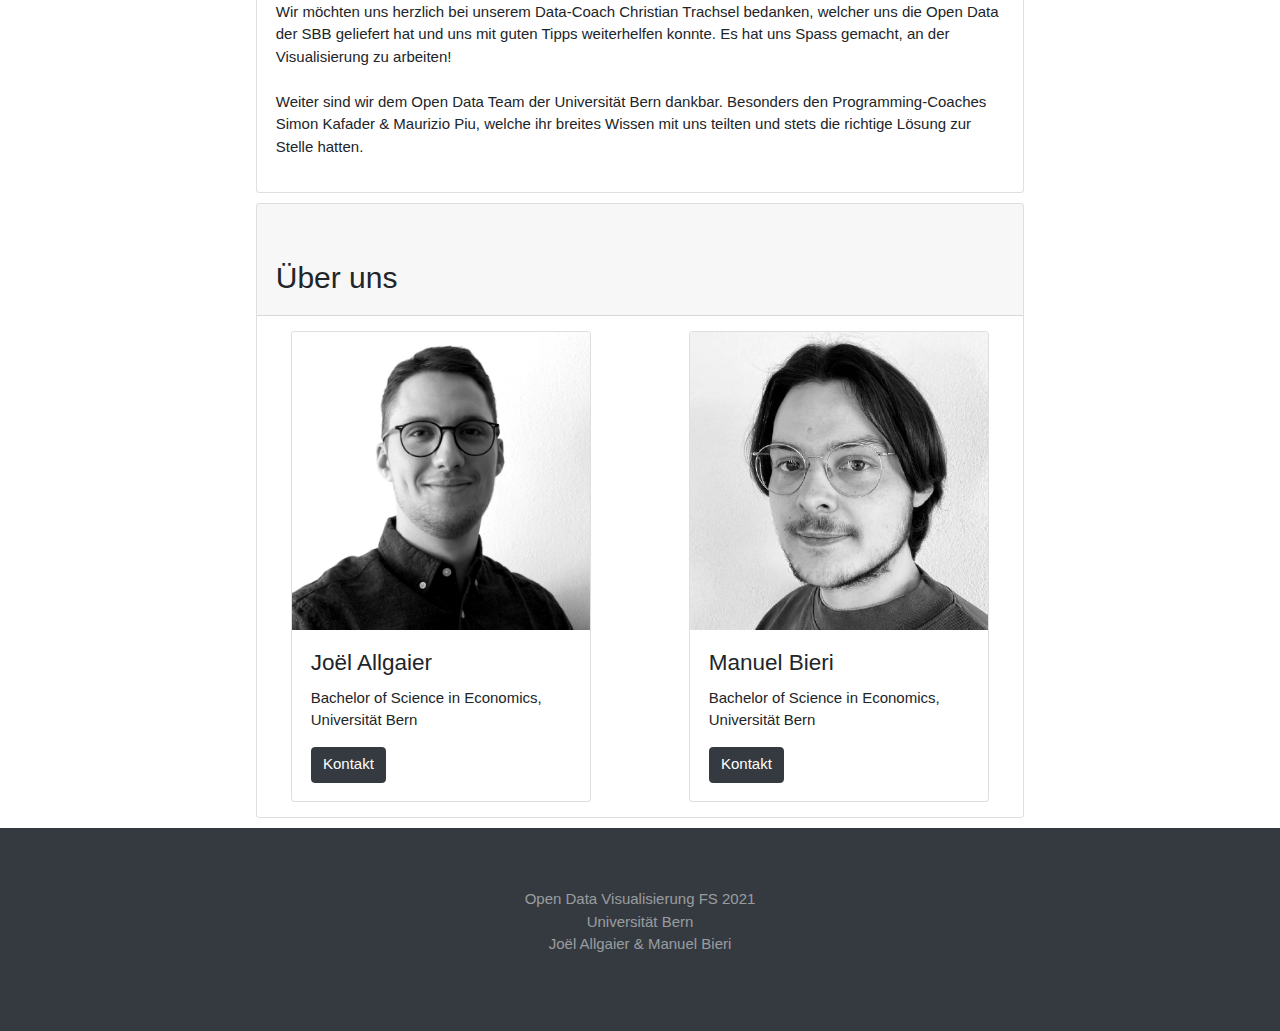
==== commit 69211c4e: "Add units to info and adjust line breaks." ====
--- a/index.html
+++ b/index.html
@@ -394,7 +394,7 @@
         <div class="card-body">
             <h5><i class="bi bi-file-earmark-binary"></i> Datensatz und Bilder</h5>
             <p>Der Datensatz, welcher die Grundlage für die Visualisierung darstellt, ist zusammengesetzt aus Daten zur Pünkltichkeit, Rollmaterial und Wetter.
-            <br>Ein Element des zusammengesetzten Datensatzes enthält die Informationen zur Pünktlichkeit (Betriebstag, AN_Prognose, Ankunftszeit), zur Linie und dem Rollmaterial (LINIEN_IC, LINIEN_TEXT, block) und dem Wetter (<!--globalstrahlung, -->schnee, luftdruck, niederschlag, sonnenschein, lufttemperatur, luftfeuchtigkeit).
+            <br>Ein Element des zusammengesetzten Datensatzes enthält die Informationen zur Pünktlichkeit (Betriebstag, Prognose der Ankunftszeit, Geplante Ankunftszeit), zur Linie und dem Rollmaterial (IC-Linie, Linien-Text, Blockbezeichnung des Rollmaterials) und dem Wetter (<!--globalstrahlung, -->Schneefall, Luftdruck, Niederschlag, Sonnenschein, Lufttemperatur, Luftfeuchtigkeit).
            </p>
             <div id="accordionSrc">
                 <div class="card">
@@ -402,7 +402,7 @@
                         <a class="collapsed card-link" data-toggle="collapse" href="#collapseSrc">Daten und Bilder</a>
                     </div>
                     <div id="collapseSrc" class="collapse" data-parent="#accordionSrc">
-                        <table class="table table-hover">
+                        <table class="table table-hover word-wrap">
                             <thead>
                             <tr>
                                 <th scope="col">Daten</th>
@@ -411,13 +411,13 @@
                             </thead>
                             <tbody>
                             <tr>
-                                <td>Eigener Datensatz (.json)</td>
-                                <td><a href="https://gist.github.com/manuelbieri/5a20c884020ed05e89b3426e78ae97c5">Datensatz .json-file</a>
-                                <br><a href="https://gist.githubusercontent.com/manuelbieri/5a20c884020ed05e89b3426e78ae97c5/raw/7c31a08bee5c661f9e71a003ea4b56deb33432aa/sbb_data_preview.json">Preview .json-file</a></td>
+                                <td>Zusammengesetzter Datensatz (.json)</td>
+                                <td><a href="https://gist.github.com/manuelbieri/5a20c884020ed05e89b3426e78ae97c5">Vollständiger <wbr>Datensatz</a>
+                                <br><a href="https://gist.githubusercontent.com/manuelbieri/5a20c884020ed05e89b3426e78ae97c5/raw/7c31a08bee5c661f9e71a003ea4b56deb33432aa/sbb_data_preview.json">Preview <wbr>Datensatz</a></td>
                             </tr>
                             <tr>
                                 <td>Pünktlichkeitsdaten</td>
-                                <td><a href="https://opentransportdata.swiss/en/dataset/istdaten">opentransportdata .swiss</a></td>
+                                <td><a href="https://opentransportdata.swiss/en/dataset/istdaten">opentransportdata<wbr>.swiss</a></td>
                             </tr>
                             <tr>
                                 <td>Rollmaterial</td>
@@ -425,7 +425,7 @@
                             </tr>
                             <tr>
                                 <td>Wetterdaten</td>
-                                <td><a href="https://data.geo.admin.ch/ch.meteoschweiz.klima/nbcn-tageswerte/">data.geo .admin.ch</a></td>
+                                <td><a href="https://data.geo.admin.ch/ch.meteoschweiz.klima/nbcn-tageswerte/">data.geo<wbr>.admin.ch</a></td>
                             </tr>
                             <tr>
                                 <td>Bilder der Zugkompositionen</td>
@@ -433,11 +433,11 @@
                             </tr>
                             <tr>
                                 <td>Icons</td>
-                                <td><a href="https://icons.getbootstrap.com/">icons .getbootstrap.com</a></td>
+                                <td><a href="https://icons.getbootstrap.com/">icons.<wbr>getbootstrap<wbr>.com</a></td>
                             </tr>
                             <tr>
                                 <td>Informationen zum Wetter</td>
-                                <td><a href="https://www.meteoschweiz.admin.ch/home/wetter/wetterbegriffe.html">meteoschweiz .admin.ch</a></td>
+                                <td><a href="https://www.meteoschweiz.admin.ch/home/wetter/wetterbegriffe.html">meteoschweiz<wbr>.admin.ch</a></td>
                             </tr>
                             </tbody>
                         </table>
@@ -503,7 +503,7 @@
             </div>
             <br>
             <p>
-                Unsere Visualisierung wird unter der MIT Lizenz veröffentlicht. Alle zuvor genannten Lizenzen sind mit dieser kompatibel.
+                Unsere Visualisierung wird unter der MIT Lizenz veröffentlicht.
             </p>
             <div id="accordionTwo">
                 <div class="card">
--- a/css/style.css
+++ b/css/style.css
@@ -48,19 +48,22 @@
 .rot{
     background-color: red !important;
     border-color: black !important;
+    color: white;
 }
 .gruen{
     background-color: green !important;
     border-color: black !important;
+    color: white;
 }
 .orange{
     background-color: orange !important;
     border-color: black !important;
+    color: white;
 }
 
 @media screen and (max-width: 1100px) {
     .main {
-        width: 100%;
+        width: 95%;
         margin: auto;
     }
 }
@@ -78,6 +81,11 @@
     color: #343a40;
 }
 
+.word-wrap{
+    table-layout: fixed;
+    overflow-wrap: break-word;
+}
+
 .btn-primary{
     background-color: #343a40 !important;
     border-color: #343a40 !important;
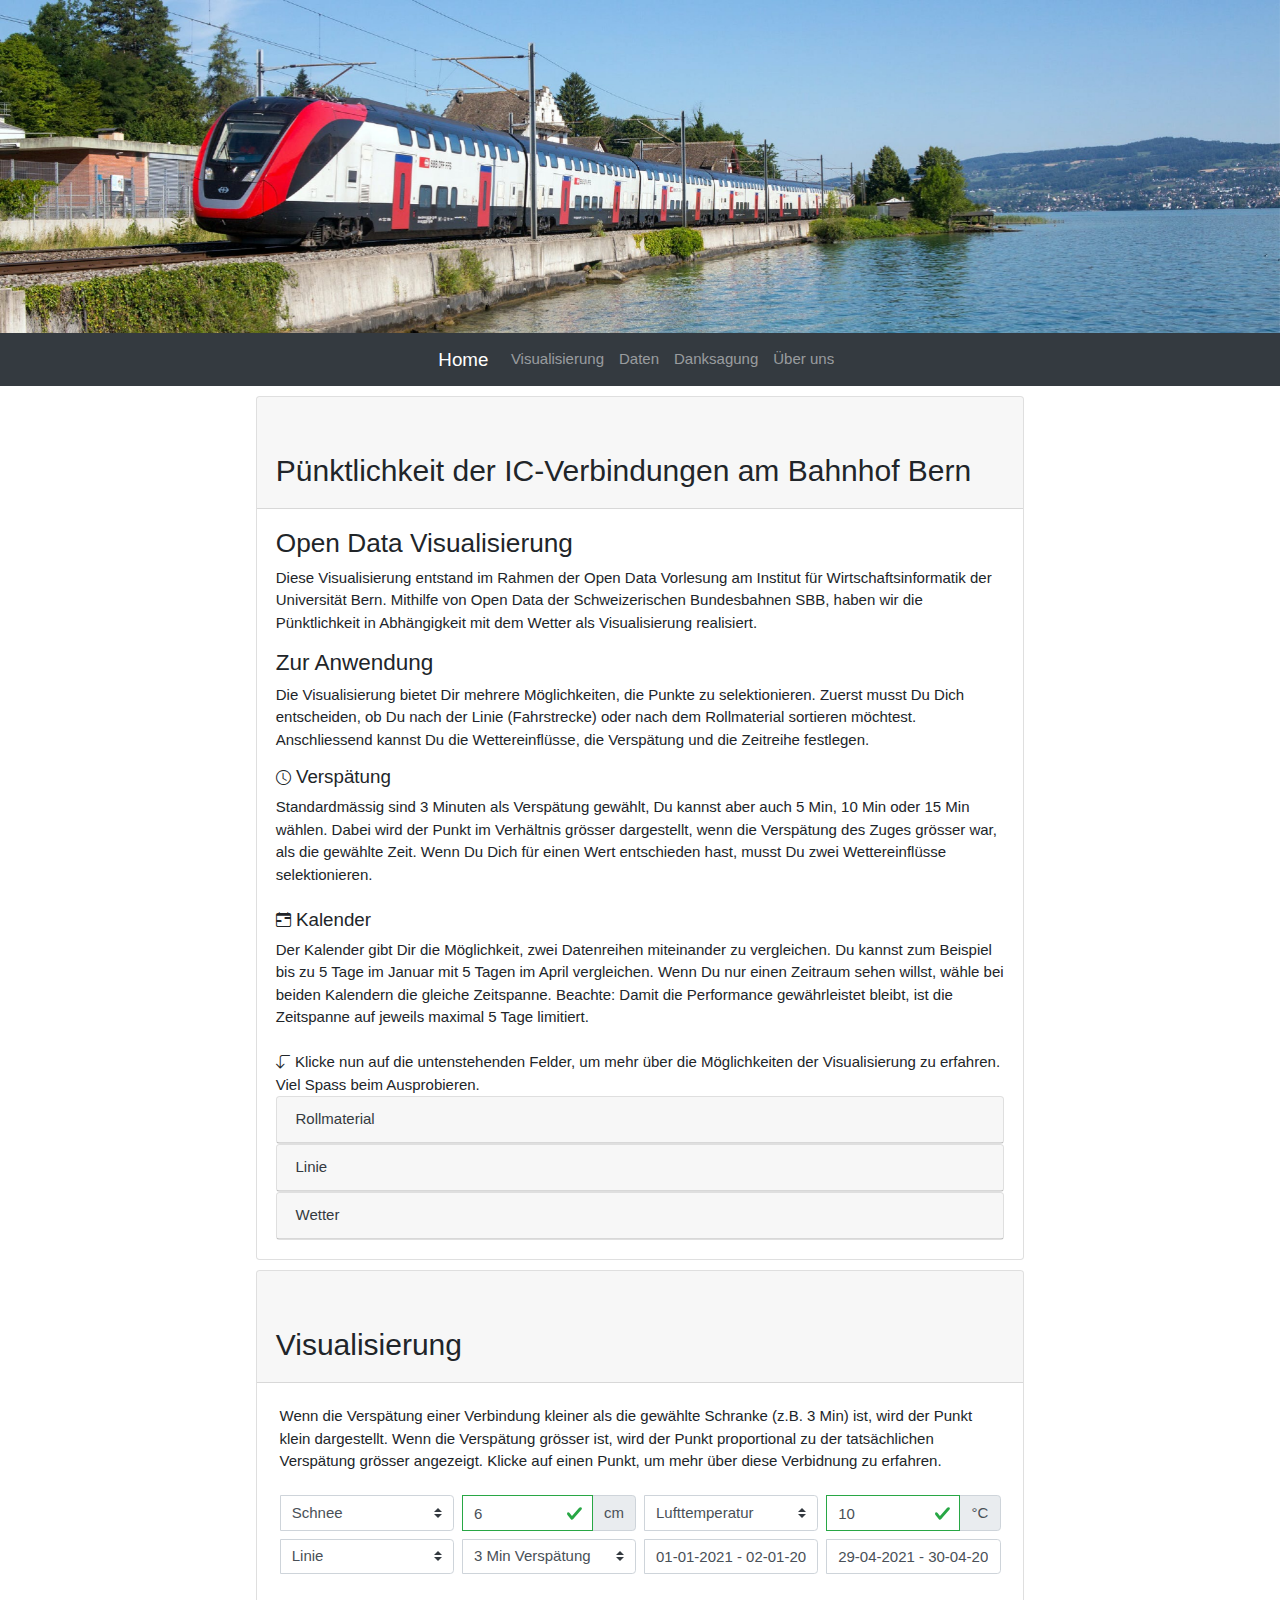
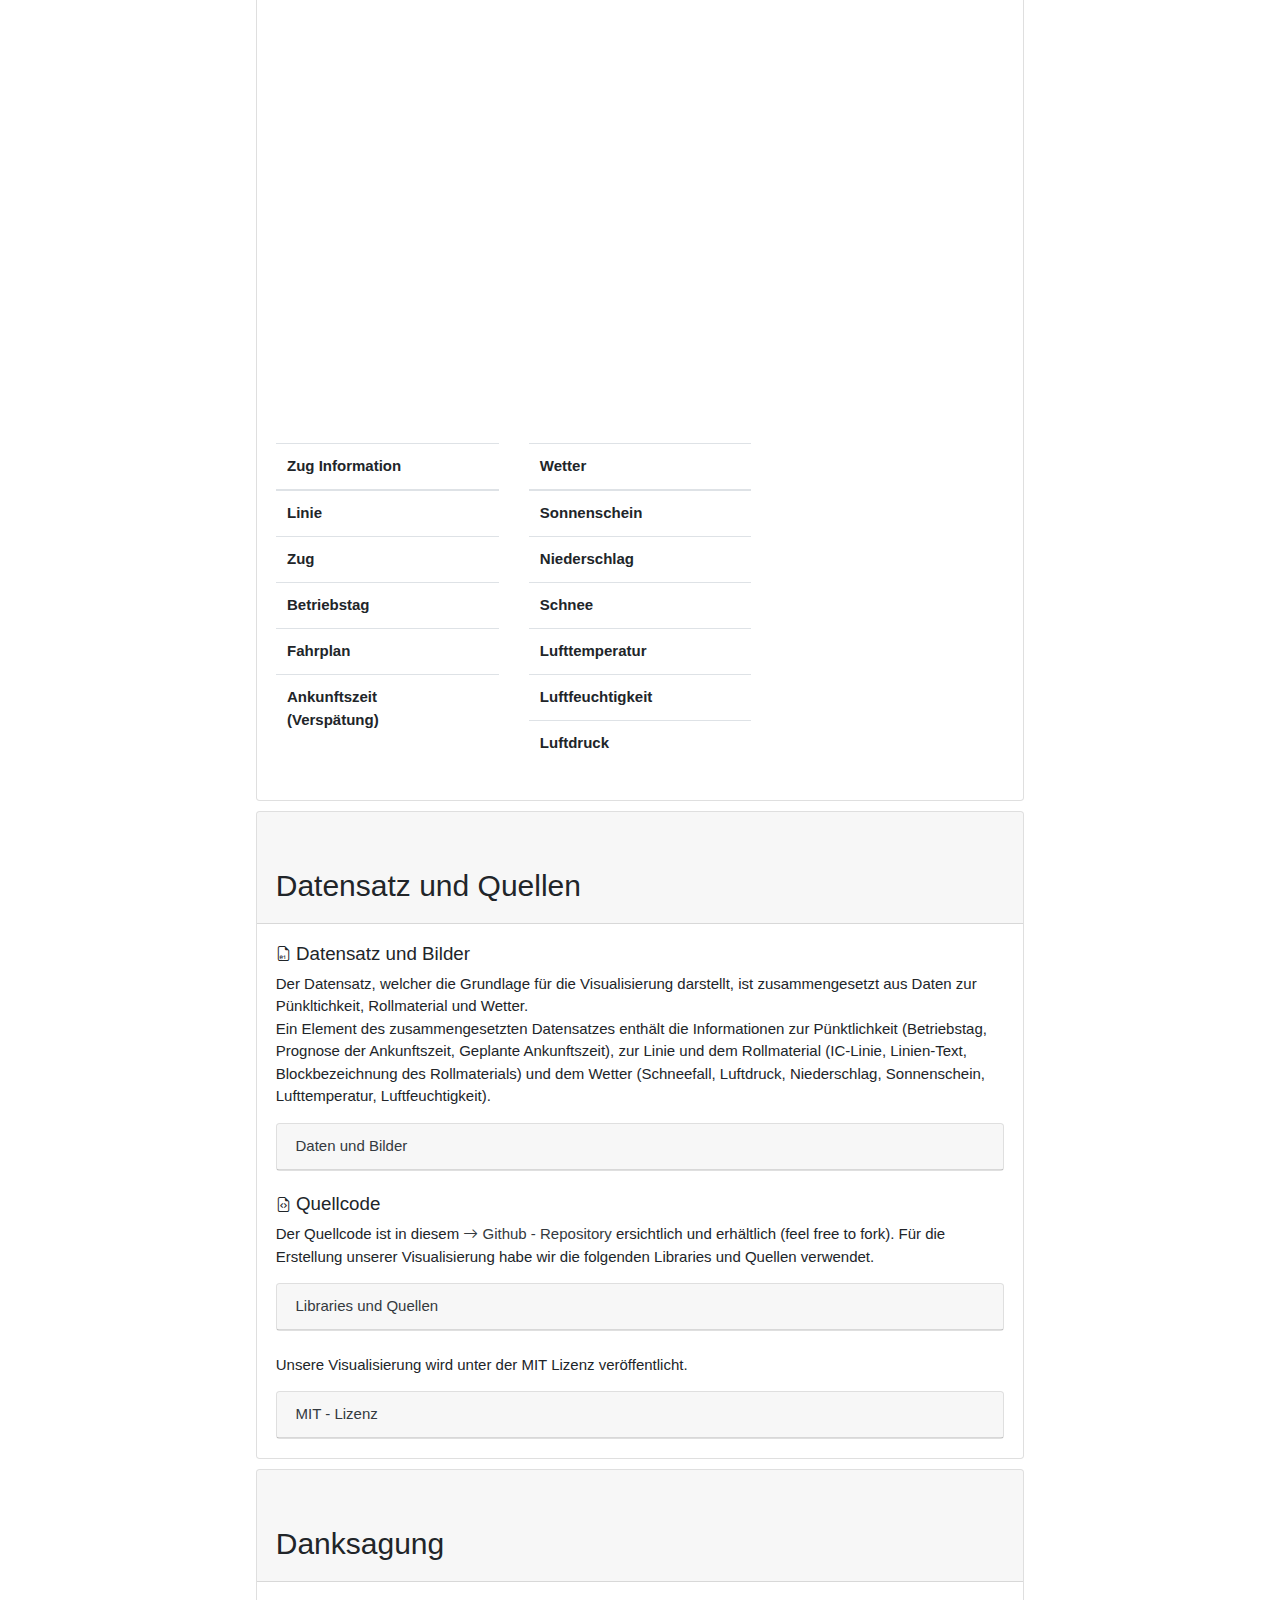
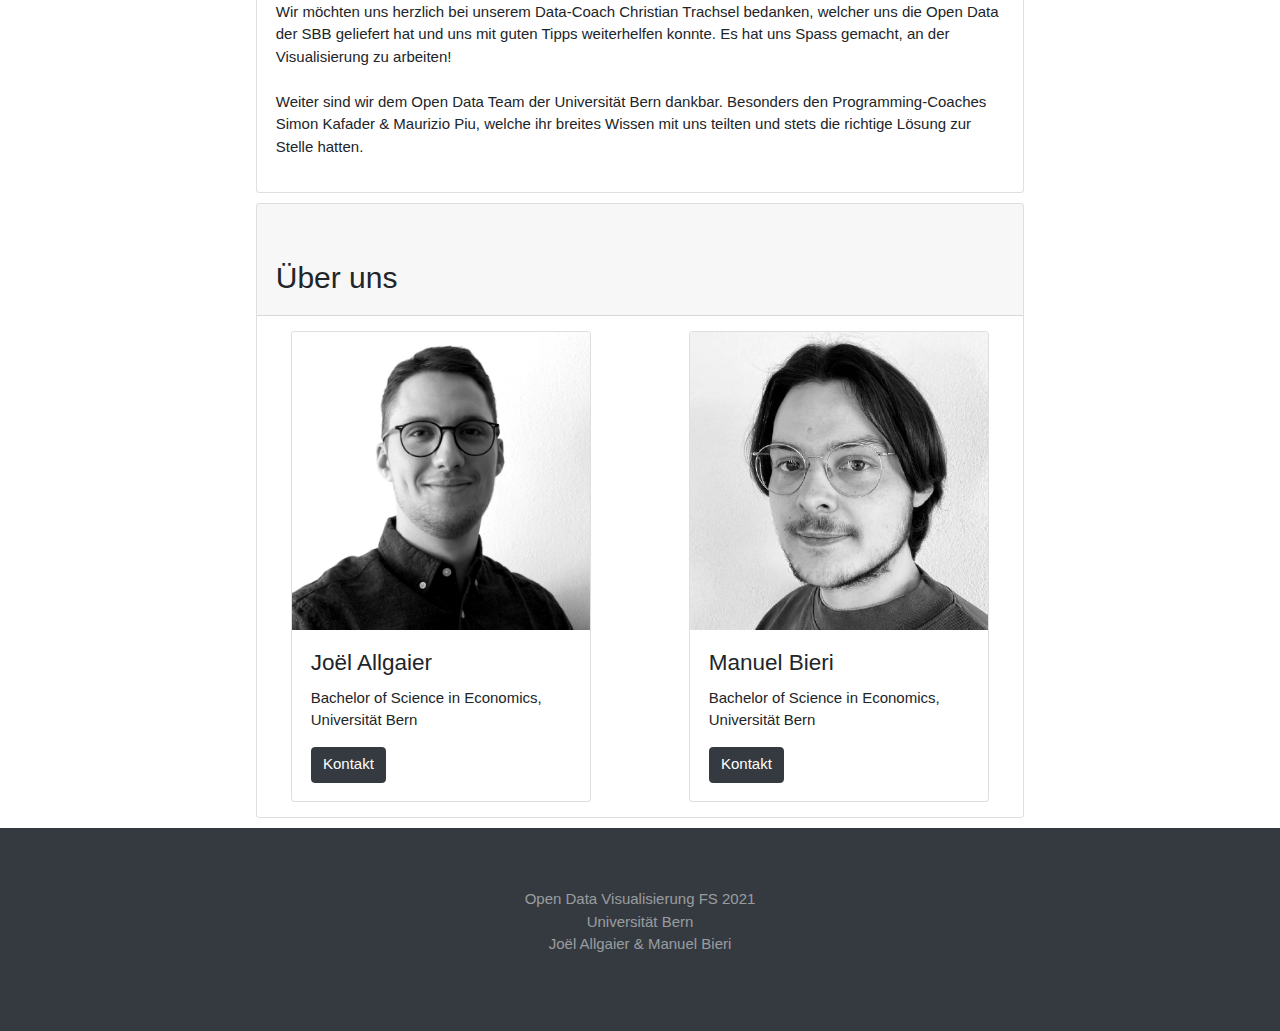
==== commit afca36a8: "Spelling corrected" ====
--- a/index.html
+++ b/index.html
@@ -92,13 +92,13 @@
             <h3>Open Data Visualisierung</h3>
             <p>Diese Visualisierung entstand im Rahmen der Open Data Vorlesung am Institut für Wirtschaftsinformatik der Universität Bern. Mithilfe von Open Data der Schweizerischen Bundesbahnen SBB, haben wir die Pünktlichkeit in Abhängigkeit mit dem Wetter als Visualisierung realisiert.</p>
             <h4>Zur Anwendung </h4>
-            <p>Die Visualisierung bietet dir mehrere Möglichkeiten, die Punkte zu selektionieren. Zuerst musst du dich entscheiden, ob du nach den Linien oder nach dem Rollmaterial sortieren möchtest. Anschliessend kannst du die Wettereinflüsse und die Verspätung auswählen. Als letztes kannst du die Zeitreihe festlegen.
-            <br>
-            <h5><i class="bi bi-clock"></i> Verspätung </h5>Standardmässig sind 3 Minuten als Verspätung gewählt, du kannst aber auch 5min, 10min oder 15min wählen. Dabei wird der Punkt im Verhältnis grösser dargestellt, wenn die Verspätung des Zuges grösser war, als die gewählte Zeit. Wenn du dich für eine Verspätung entschieden hast, musst du zwei Wettereinflüsse selektionieren.
-            <br>
-            <br><h5><i class="bi bi-calendar-range"></i> Kalender </h5>Der Kalender gibt dir die Möglichkeit, zwei Datenreihen miteinander zu vergleichen. Du kannst zum Beispiel bis zu 5 Tage im Januar mit 5 Tagen im April vergleichen. Wenn du nur ein Zeitraum sehen willst, wähle bei beiden Kalendern die gleiche Zeitspanne. Beachte! Damit die Performance gewährleistet bleibt, ist die Zeitspanne auf jeweils maximal 5 Tage limitiert.
+            <p>Die Visualisierung bietet Dir mehrere Möglichkeiten, die Punkte zu selektionieren. Zuerst musst Du Dich entscheiden, ob Du nach der Linie (Fahrstrecke) oder nach dem Rollmaterial sortieren möchtest. Anschliessend kannst Du die Wettereinflüsse, die Verspätung und die Zeitreihe festlegen.
+            <br>
+            <h5><i class="bi bi-clock"></i> Verspätung </h5>Standardmässig sind 3 Minuten als Verspätung gewählt, Du kannst aber auch 5 Min, 10 Min oder 15 Min wählen. Dabei wird der Punkt im Verhältnis grösser dargestellt, wenn die Verspätung des Zuges grösser war, als die gewählte Zeit. Wenn Du Dich für einen Wert entschieden hast, musst Du zwei Wettereinflüsse selektionieren.
+            <br>
+            <br><h5><i class="bi bi-calendar-range"></i> Kalender </h5>Der Kalender gibt Dir die Möglichkeit, zwei Datenreihen miteinander zu vergleichen. Du kannst zum Beispiel bis zu 5 Tage im Januar mit 5 Tagen im April vergleichen. Wenn Du nur einen Zeitraum sehen willst, wähle bei beiden Kalendern die gleiche Zeitspanne. Beachte: Damit die Performance gewährleistet bleibt, ist die Zeitspanne auf jeweils maximal 5 Tage limitiert.
                 <br>
-                <br><i class="bi bi-arrow-90deg-down"></i> Klicke nun auf die untenstehenden Felder, um mehr über die Möglichkeiten der Visualisierung zu erfahren. Viel Spass beim Ausprobieren!
+                <br><i class="bi bi-arrow-90deg-down"></i> Klicke nun auf die untenstehenden Felder, um mehr über die Möglichkeiten der Visualisierung zu erfahren. Viel Spass beim Ausprobieren.
             <div id="accordion">
                 <div class="card">
                     <div class="card-header">
@@ -108,8 +108,8 @@
                     </div>
                     <div id="collapseTwo" class="collapse" data-parent="#accordion">
                         <div class="card-body">
-                            In unserem Datensatz sind vier verschiedene Zugkompositionen enthalten. Wenn Du nach Rollmaterial filterst, sortieren sich die Punkte nach ihrem Rollmaterial. Im Bilderkarussell siehst Du, wie die einzelnen Züge in echt aussehen.
-                            Dabei unterscheiden wir zwischen folgenden Kompositionen, wobei die Farbe der Liste, gerade die entsprechende Punktfarbe zeigt.
+                            In unserem Datensatz sind vier verschiedene Zugkompositionen enthalten. Wenn Du nach Rollmaterial filterst, sortieren sich die Punkte nach ihrem Rollmaterial. Im Bilderkarussell siehst Du Beispiele, wie die einzelnen Züge in echt aussehen könnten.
+                            Dabei unterscheiden wir zwischen folgenden Kompositionen, wobei die Farbe der Liste gerade die entsprechende Punktfarbe zeigt.
                            <br>
                             <br>
                             <ul class="list-group list-group">
@@ -125,7 +125,7 @@
                 <div class="card">
                     <div class="card-header">
                         <a class="collapsed card-link" data-toggle="collapse" href="#collapseThree">
-                          Linien
+                          Linie
                         </a>
                     </div>
                     <div id="collapseThree" class="collapse" data-parent="#accordion">
@@ -140,7 +140,7 @@
                                 <li class="list-group-item orange">IC61 Basel SBB - Bern - Interlaken Ost</li>
                             </ul>
 
-                            <br><i class="bi bi-question-circle"></i> Welche IC-Verbindung trifft am meisten Verspätet in Bern ein? Finde es heraus!
+                            <br><i class="bi bi-question-circle"></i> Welche IC-Verbindung trifft am häufigsten verspätet in Bern ein? Finde es heraus!
                         </div>
                     </div>
                 </div>
@@ -152,10 +152,10 @@
                     </div>
                     <div id="collapseFour" class="collapse" data-parent="#accordion">
                         <div class="card-body">
-                            <p>Hier findest du einige Vorschläge, welche Werte du bei den einzelnen Wetterparametern setzen kannst. Halte dich nicht zurück und probiere einfach aus.</p>
+                            <p>Hier findest Du einige Vorschläge, welche Werte Du bei den einzelnen Wetterparametern setzen kannst. Halte Dich nicht zurück und probiere einfach aus.</p>
                             <h5><i class="bi bi-speedometer2"></i> Luftdruck </h5>
-                            <p>Bern liegt tiefer als 600m.ü.M., daher gilt für Bern der Standardluftdruck von 1'013,25hPa. Tieferer Luftdruck kann schlechtes Wetter bedeuten, höherer Luftdruck gutes Wetter.
-                            <br>Vorschlag: Setze die Grenze bei 1'013hPa (Hinweis: In den Wintermonaten liegt der Luftdruck oft tiefer, ein anderer Vorschlag ist daher 960hPa.)</p>
+                            <p>Bern liegt tiefer als 600 m.ü.M., daher gilt für Bern der Standardluftdruck von 1'013,25 hPa. Tieferer Luftdruck kann schlechtes Wetter bedeuten, höherer Luftdruck gutes Wetter.
+                            <br>Vorschlag: Setze die Grenze bei 1'013 hPa (Hinweis: In den Wintermonaten liegt der Luftdruck oft tiefer, ein anderer Vorschlag ist daher 960 hPa.)</p>
                             <h5><i class="bi bi-moisture"></i> Luftfeuchtigkeit </h5>
                             <p>Die relative Luftfeuchtigkeit misst den prozentualen Anteil am maximal möglichen Wert von gasförmigem Wasser in der Atmosphäre.
                             <br>Vorschlag: Setze die Grenze bei 60%</p>
@@ -163,19 +163,19 @@
                             <p>Ab etwa 20 Grad Celcius nehmen wir die Temperatur als warm wahr. Die Temperatur ist allerdings stark von der Tages- und Jahreszeit abhängig.
                             <br>Vorschlag: Setze die Grenze bei 15 Grad Celsius (Hinweis: In den Wintermonaten, darfst du die Temperatur auch tiefer ansetzen, bspw. 5 Grad Celcius.)</p>
                             <h5><i class="bi bi-cloud-rain"></i> Niederschlag </h5>
-                            <p>In Milimeter wird die Summe in 24h angegeben. Dabei entpricht 1mm Niederschlag 1 Liter pro Quadratmeter. Bis zu 10mm ist es schwacher bis mässiger Regen, darüber starker Regen.
-                            <br>Vorschlag: Setze die Grenze bei 10mm</p>
+                            <p>In Milimeter wird die Summe in 24 Stunden angegeben. Dabei entpricht 1 mm Niederschlag 1 Liter pro Quadratmeter. Bis zu 10mm ist es schwacher bis mässiger Regen, darüber starker Regen.
+                            <br>Vorschlag: Setze die Grenze bei 10 mm</p>
                             <h5><i class="bi bi-snow"></i> Schnee </h5>
-                            <p>Schnee wird in cm angegeben. 1cm Schnee verhält sich wie 1mm Niederschlag. Bis 10cm sprechen wir von schwach bis mässigem Schneefall, danach starker Schneefall.
-                            <br>Vorschlag: Setze die Grenze bei 10cm (Hinweis: In Bern schneit es gewöhnlich nicht so stark, eine gute Grenze ist hier 5cm.)</p>
+                            <p>Schnee wird in cm angegeben. 1 cm Schnee verhält sich wie 1 mm Niederschlag. Bis 10 cm sprechen wir von schwach bis mässigem Schneefall, danach starker Schneefall.
+                            <br>Vorschlag: Setze die Grenze bei 10 cm (Hinweis: In Bern schneit es gewöhnlich nicht so stark, eine gute Grenze ist hier 5 cm.)</p>
                             <h5><i class="bi bi-sun"></i> Sonnenschein </h5>
-                            <p>Die Sonnscheindauer ist in Minuten angegeben. Wenn an einem Tag 6h die Sonne scheint, sind dies 360min.
-                            <br>Vorschlag: Setze die Grenze bei 360min</p>
+                            <p>Die Sonnscheindauer ist in Minuten angegeben. Wenn an einem Tag während 6 Stunden die Sonne scheint, sind dies 360 Minuten.
+                            <br>Vorschlag: Setze die Grenze bei 360 Min</p>
                             <!--<h5>Globalstrahlung</h5>
                             <p>Globalstrahlung beschreibt die direkt auf die Erdoberfläche eintreffenden Sonnenstrahlen. Die Werte werden in Watt pro Quadratmeter angegeben. An Tagen mit schlechtem Wetter liegen die Werte unter 100W/m^2.
                             <br>Vorschlag: Setze die Grenze bei 100W/m^2</p>-->
-                            <i class="bi bi-question-circle"></i> Hast Du dich schon immer gefragt, ob dein Zug bei Schnee mehr Verspätung hat? Finde es heraus, indem du den Filter "Schnee" auswählst.
-                            <br><br>Genauere Angaben zu den einzelnen Parametern findest du beispielsweise unter <a href="https://www.meteoschweiz.admin.ch/home/wetter/wetterbegriffe.html"><i class="bi bi-arrow-right"></i> meteoschweiz.admin.ch</a>
+                            <i class="bi bi-question-circle"></i> Hast Du Dich schon immer gefragt, ob Dein Zug bei Schnee mehr Verspätung hat? Finde es heraus, indem Du den Filter "Schnee" auswählst.
+                            <br><br>Genauere Angaben zu den einzelnen Parametern findest Du beispielsweise unter <a href="https://www.meteoschweiz.admin.ch/home/wetter/wetterbegriffe.html"><i class="bi bi-arrow-right"></i> meteoschweiz.admin.ch</a>
                             <br>Alle Wetterwerte sind Tagesdurchschnitte.
                         </div>
                     </div>
@@ -192,8 +192,8 @@
         <div class="card-body">
         <div class="row m-1">
             <p>
-                Wenn eine Verbindung kleiner als die gewählte Schranke für die Verspätung ist, wird sie klein dargestellt. Wenn sie grösser ist, wird der Punkt proportional zu
-                der tatsächichen Verspätung grösser angezeigt. Klicke auf einen Punkt, um mehr über diese Verbidnung zu erfahren.
+                Wenn die Verspätung einer Verbindung kleiner als die gewählte Schranke (z.B. 3 Min) ist, wird der Punkt klein dargestellt. Wenn die Verspätung grösser ist, wird der Punkt proportional zu
+                der tatsächlichen Verspätung grösser angezeigt. Klicke auf einen Punkt, um mehr über diese Verbidnung zu erfahren.
             </p>
         </div>
         <div class="row m-0">
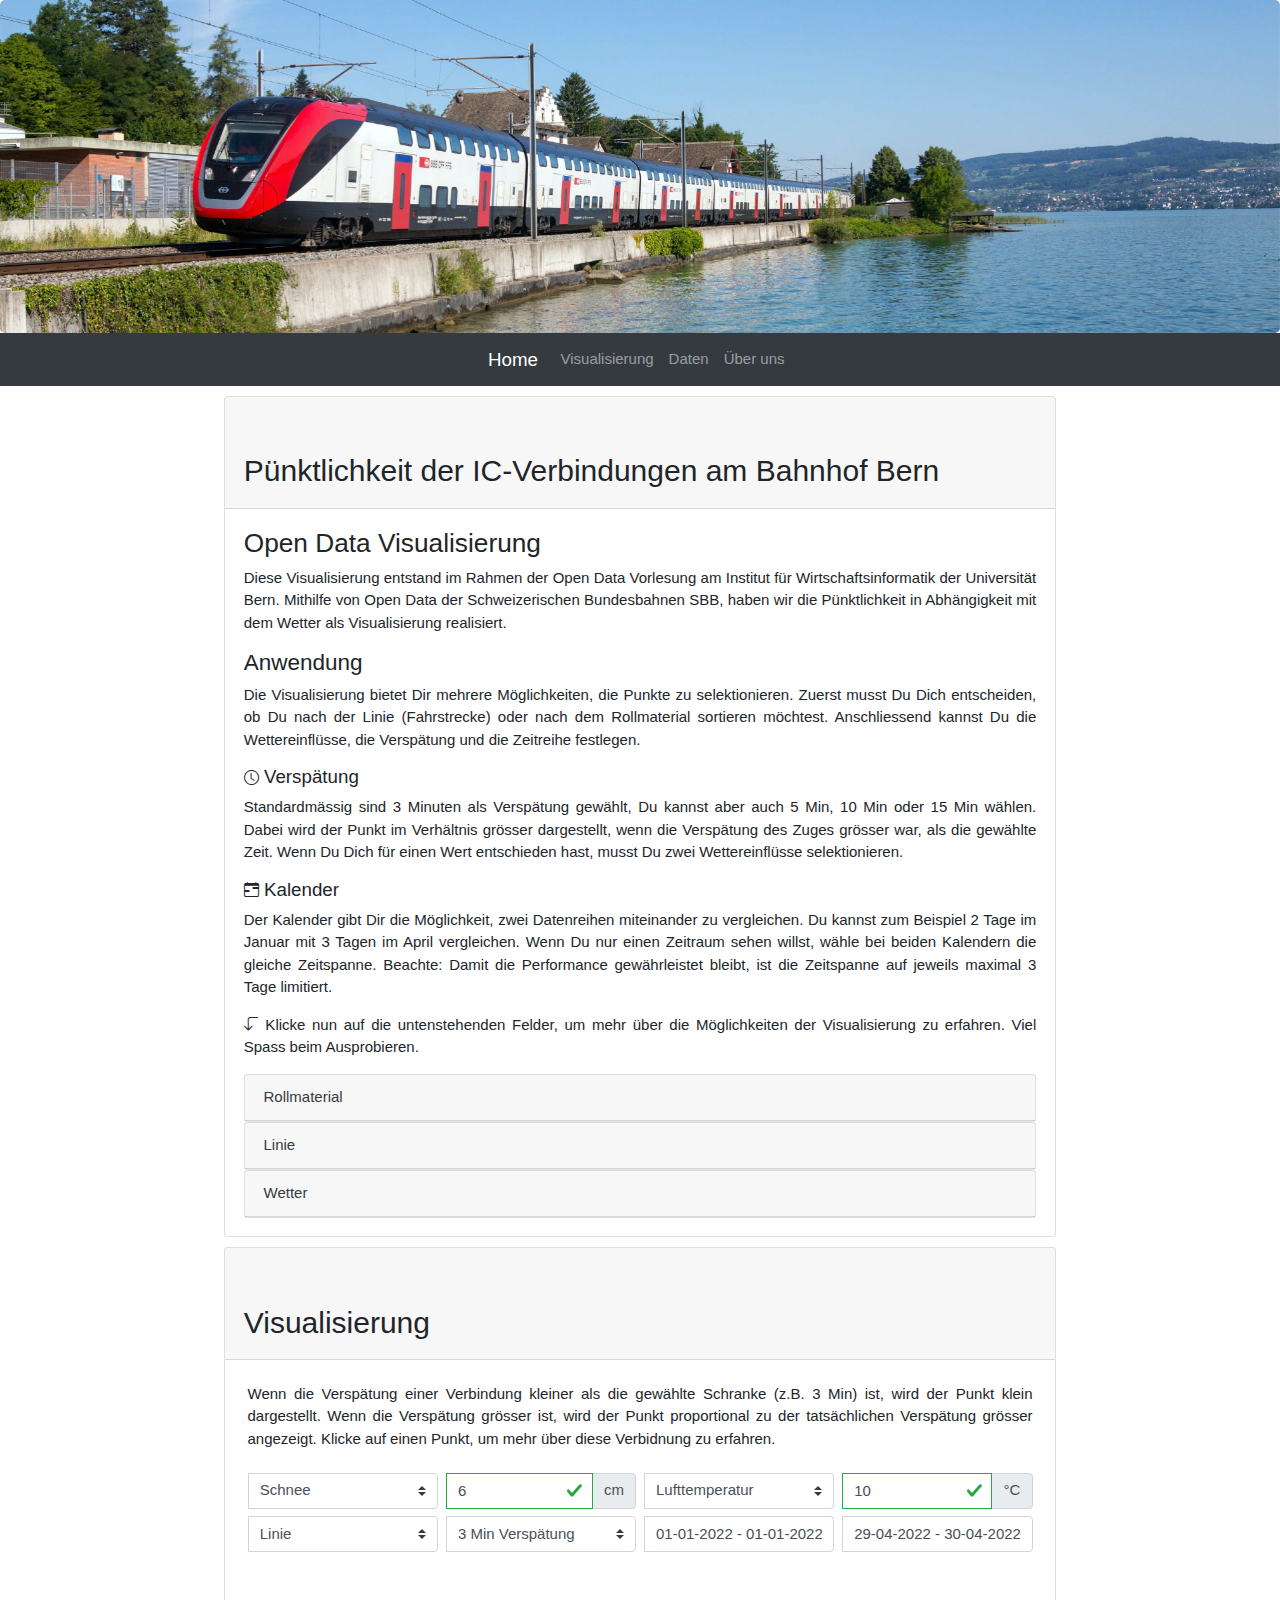
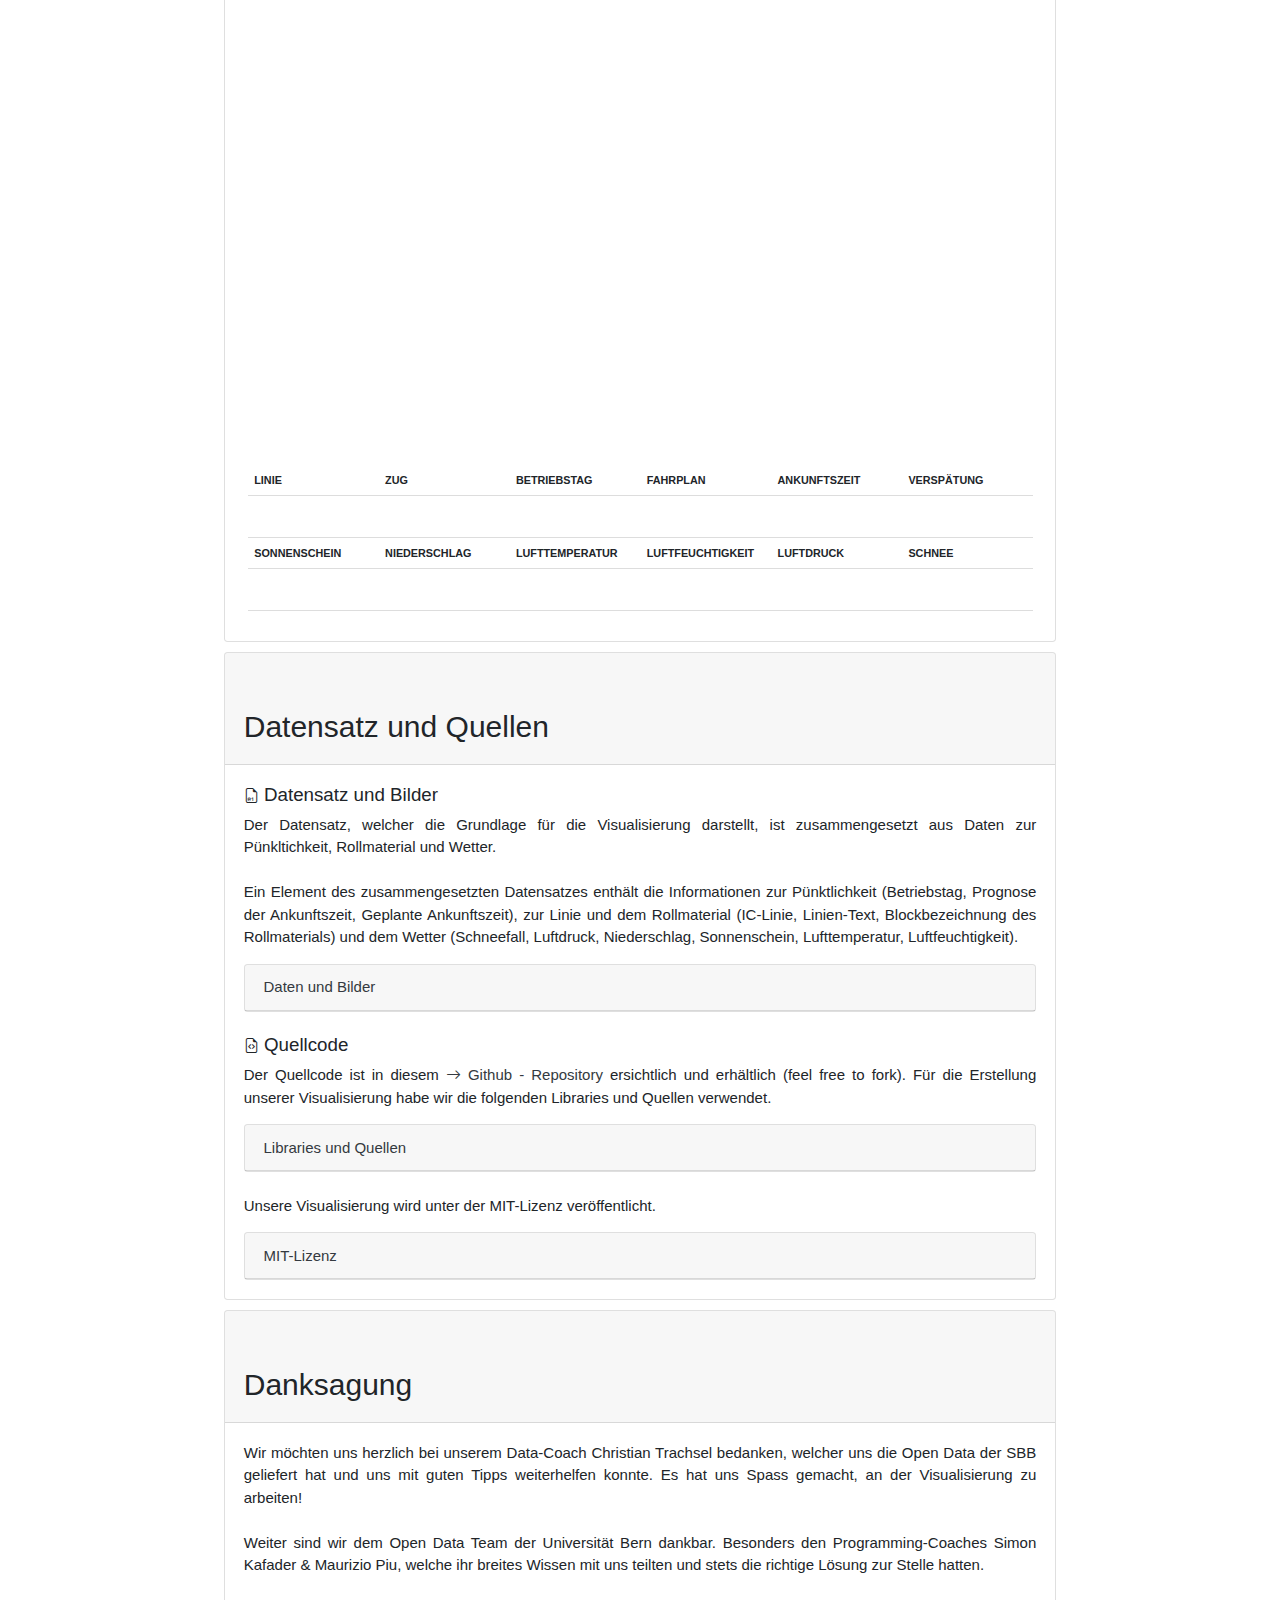
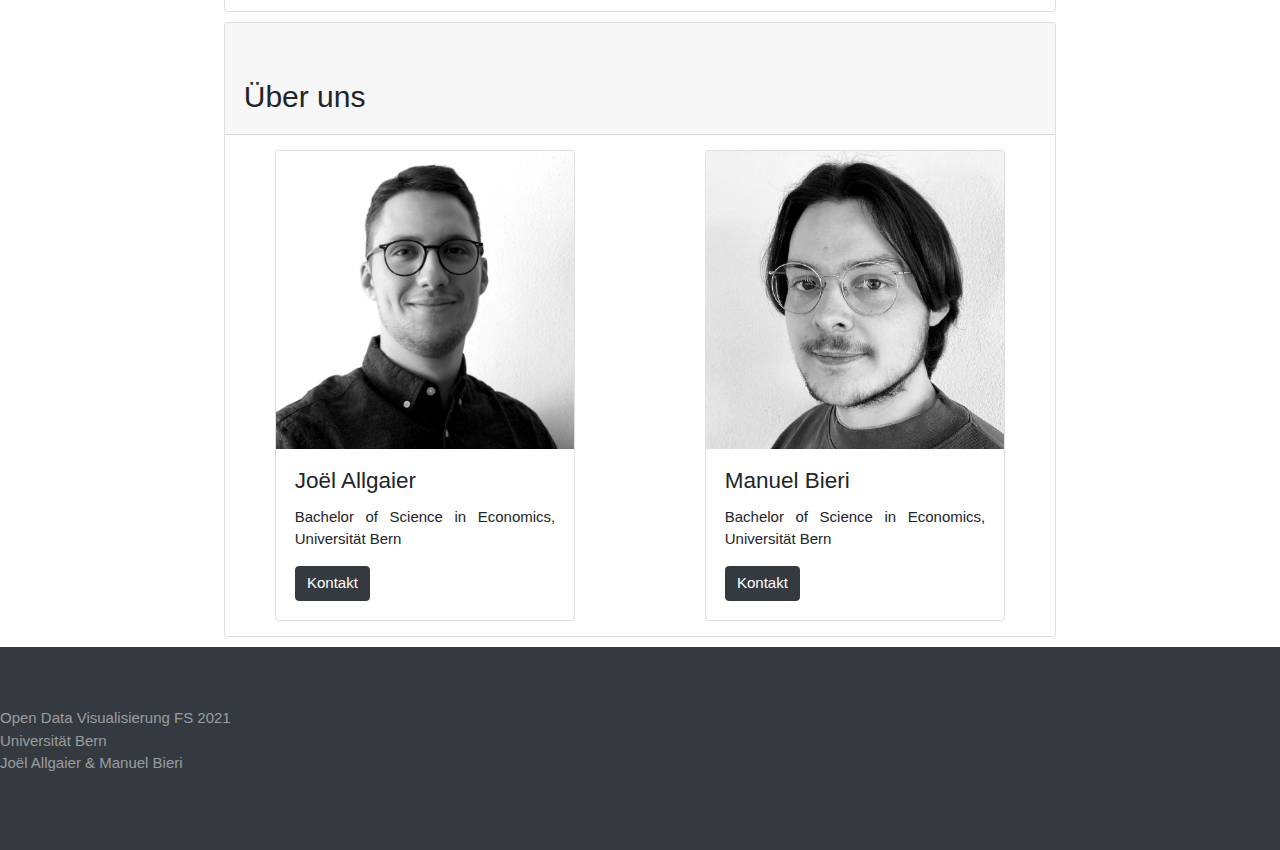
==== commit e74e9e04: "Update interface and data (from 2021 to 2022)." ====
--- a/index.html
+++ b/index.html
@@ -16,17 +16,11 @@
     <script src="js/bootstrap/bootstrap.min.js"></script>
     <script type="text/javascript" src="js/daterangepicker/moment.min.js"></script>
     <script type="text/javascript" src="js/daterangepicker/daterangepicker.min.js"></script>
-    <script src="js/bootstrapAddin.min.js"></script>
+    <script src="js/bootstrapAddin.js"></script>
 </head>
 <body>
 
-<div id="carouselExampleIndicators" class="carousel slide" data-ride="carousel">
-  <!--  <ol class="carousel-indicators">
-        <li data-target="#carouselExampleIndicators" data-slide-to="0" class="active"></li>
-        <li data-target="#carouselExampleIndicators" data-slide-to="1"></li>
-        <li data-target="#carouselExampleIndicators" data-slide-to="2"></li>
-        <li data-target="#carouselExampleIndicators" data-slide-to="3"></li>
-    </ol> -->
+<div id="carouselIndicators" class="carousel slide" data-ride="carousel">
     <div class="carousel-inner">
         <div class="carousel-item active">
             <img class="d-block w-100" src="Graphics/Images/Trains_Jumbotron/fv-dosto-2_crop.jpg" alt="First slide">
@@ -44,15 +38,6 @@
             <img class="d-block w-100" src="Graphics/Images/Trains_Jumbotron/IC2000-modernisiert-Landschaft_crop.jpg" alt="Fourth slide">
         </div>
     </div>
-    <!--
-    <a class="carousel-control-prev" href="#carouselExampleIndicators" role="button" data-slide="prev">
-        <span class="carousel-control-prev-icon" aria-hidden="true"></span>
-        <span class="sr-only">Previous</span>
-    </a>
-    <a class="carousel-control-next" href="#carouselExampleIndicators" role="button" data-slide="next">
-        <span class="carousel-control-next-icon" aria-hidden="true"></span>
-        <span class="sr-only">Next</span>
-    </a> -->
 </div>
 
 <nav class="navbar navbar-expand-sm bg-dark navbar-dark sticky-top">
@@ -71,9 +56,6 @@
                 <a class="nav-link" href="#data">Daten</a>
             </li>
             <li class="nav-item">
-                <a class="nav-link" href="#thx">Danksagung</a>
-            </li>
-            <li class="nav-item">
                 <a class="nav-link" href="#about">Über uns</a>
             </li>
         </ul>
@@ -91,14 +73,17 @@
         <div class="card-body">
             <h3>Open Data Visualisierung</h3>
             <p>Diese Visualisierung entstand im Rahmen der Open Data Vorlesung am Institut für Wirtschaftsinformatik der Universität Bern. Mithilfe von Open Data der Schweizerischen Bundesbahnen SBB, haben wir die Pünktlichkeit in Abhängigkeit mit dem Wetter als Visualisierung realisiert.</p>
-            <h4>Zur Anwendung </h4>
+
+            <h4>Anwendung </h4>
             <p>Die Visualisierung bietet Dir mehrere Möglichkeiten, die Punkte zu selektionieren. Zuerst musst Du Dich entscheiden, ob Du nach der Linie (Fahrstrecke) oder nach dem Rollmaterial sortieren möchtest. Anschliessend kannst Du die Wettereinflüsse, die Verspätung und die Zeitreihe festlegen.
-            <br>
-            <h5><i class="bi bi-clock"></i> Verspätung </h5>Standardmässig sind 3 Minuten als Verspätung gewählt, Du kannst aber auch 5 Min, 10 Min oder 15 Min wählen. Dabei wird der Punkt im Verhältnis grösser dargestellt, wenn die Verspätung des Zuges grösser war, als die gewählte Zeit. Wenn Du Dich für einen Wert entschieden hast, musst Du zwei Wettereinflüsse selektionieren.
-            <br>
-            <br><h5><i class="bi bi-calendar-range"></i> Kalender </h5>Der Kalender gibt Dir die Möglichkeit, zwei Datenreihen miteinander zu vergleichen. Du kannst zum Beispiel bis zu 5 Tage im Januar mit 5 Tagen im April vergleichen. Wenn Du nur einen Zeitraum sehen willst, wähle bei beiden Kalendern die gleiche Zeitspanne. Beachte: Damit die Performance gewährleistet bleibt, ist die Zeitspanne auf jeweils maximal 5 Tage limitiert.
-                <br>
-                <br><i class="bi bi-arrow-90deg-down"></i> Klicke nun auf die untenstehenden Felder, um mehr über die Möglichkeiten der Visualisierung zu erfahren. Viel Spass beim Ausprobieren.
+
+            <h5><i class="bi bi-clock"></i> Verspätung </h5>
+            <p>Standardmässig sind 3 Minuten als Verspätung gewählt, Du kannst aber auch 5 Min, 10 Min oder 15 Min wählen. Dabei wird der Punkt im Verhältnis grösser dargestellt, wenn die Verspätung des Zuges grösser war, als die gewählte Zeit. Wenn Du Dich für einen Wert entschieden hast, musst Du zwei Wettereinflüsse selektionieren.</p>
+
+            <h5><i class="bi bi-calendar-range"></i> Kalender </h5>
+            <p>Der Kalender gibt Dir die Möglichkeit, zwei Datenreihen miteinander zu vergleichen. Du kannst zum Beispiel 2 Tage im Januar mit 3 Tagen im April vergleichen. Wenn Du nur einen Zeitraum sehen willst, wähle bei beiden Kalendern die gleiche Zeitspanne. Beachte: Damit die Performance gewährleistet bleibt, ist die Zeitspanne auf jeweils maximal 3 Tage limitiert.</p>
+
+            <p><i class="bi bi-arrow-90deg-down"></i> Klicke nun auf die untenstehenden Felder, um mehr über die Möglichkeiten der Visualisierung zu erfahren. Viel Spass beim Ausprobieren.</p>
             <div id="accordion">
                 <div class="card">
                     <div class="card-header">
@@ -108,17 +93,16 @@
                     </div>
                     <div id="collapseTwo" class="collapse" data-parent="#accordion">
                         <div class="card-body">
-                            In unserem Datensatz sind vier verschiedene Zugkompositionen enthalten. Wenn Du nach Rollmaterial filterst, sortieren sich die Punkte nach ihrem Rollmaterial. Im Bilderkarussell siehst Du Beispiele, wie die einzelnen Züge in echt aussehen könnten.
-                            Dabei unterscheiden wir zwischen folgenden Kompositionen, wobei die Farbe der Liste gerade die entsprechende Punktfarbe zeigt.
-                           <br>
+                            <p>In unserem Datensatz sind vier verschiedene Zugkompositionen enthalten. Wenn Du nach Rollmaterial filterst, sortieren sich die Punkte nach ihrem Rollmaterial. Im Bilderkarussell siehst Du Beispiele, wie die einzelnen Züge in echt aussehen könnten.
+                            Dabei unterscheiden wir zwischen folgenden Kompositionen, wobei die Farbe der Liste gerade die entsprechende Punktfarbe zeigt.</p>
+                            <ul class="list-group list-group">
+                                <li class="list-group-item color1">Eurocity</li>
+                                <li class="list-group-item color2">FVDosto</li>
+                                <li class="list-group-item color3">IC2000</li>
+                                <li class="list-group-item color4">ICN</li>
+                            </ul>
                             <br>
-                            <ul class="list-group list-group">
-                                <li class="list-group-item rot">IC2000</li>
-                                <li class="list-group-item orange">FVDosto</li>
-                                <li class="list-group-item blau">ICN</li>
-                                <li class="list-group-item gruen">Eurocity</li>
-                            </ul>
-                            <br><i class="bi bi-question-circle"></i> Ist der neue FV-Dosto öfters verspätet als die älteren Züge? Finde es heraus!
+                            <p><i class="bi bi-question-circle"></i> Ist der neue FV-Dosto öfters verspätet als die älteren Züge? Finde es heraus!</p>
                         </div>
                     </div>
                 </div>
@@ -130,17 +114,15 @@
                     </div>
                     <div id="collapseThree" class="collapse" data-parent="#accordion">
                         <div class="card-body">
-                            Wenn Du nach Linien sortierst, ordnen sich die Punkte nach folgenden InterCity-Linien, welche alle über den Bahnhof Bern gehen. Die jeweilige Hintergrundfarbe der Liste entspricht der entsprechenden Punktfarbe.
+                            <p>Wenn Du nach Linien sortierst, ordnen sich die Punkte nach folgenden InterCity-Linien, welche alle über den Bahnhof Bern gehen. Die jeweilige Hintergrundfarbe der Liste entspricht der entsprechenden Punktfarbe.</p>
+                            <ul class="list-group">
+                                <li class="list-group-item color1">IC1 Genève-Aéroport - Bern - Zürich HB - St.Gallen</li>
+                                <li class="list-group-item color2">IC6 Basel SBB - Bern - Brig</li>
+                                <li class="list-group-item color3">IC8 Brig - Bern - Zürich HB - Romanshorn</li>
+                                <li class="list-group-item color4">IC61 Basel SBB - Bern - Interlaken Ost</li>
+                            </ul>
                             <br>
-                            <br>
-                            <ul class="list-group">
-                                <li class="list-group-item blau">IC1 Genève-Aéroport - Bern - Zürich HB - St.Gallen</li>
-                                <li class="list-group-item rot">IC6 Basel SBB - Bern - Brig</li>
-                                <li class="list-group-item gruen">IC8 Brig - Bern - Zürich HB - Romanshorn</li>
-                                <li class="list-group-item orange">IC61 Basel SBB - Bern - Interlaken Ost</li>
-                            </ul>
-
-                            <br><i class="bi bi-question-circle"></i> Welche IC-Verbindung trifft am häufigsten verspätet in Bern ein? Finde es heraus!
+                            <p><i class="bi bi-question-circle"></i> Welche IC-Verbindung trifft am häufigsten verspätet in Bern ein? Finde es heraus!</p>
                         </div>
                     </div>
                 </div>
@@ -154,29 +136,36 @@
                         <div class="card-body">
                             <p>Hier findest Du einige Vorschläge, welche Werte Du bei den einzelnen Wetterparametern setzen kannst. Halte Dich nicht zurück und probiere einfach aus.</p>
                             <h5><i class="bi bi-speedometer2"></i> Luftdruck </h5>
-                            <p>Bern liegt tiefer als 600 m.ü.M., daher gilt für Bern der Standardluftdruck von 1'013,25 hPa. Tieferer Luftdruck kann schlechtes Wetter bedeuten, höherer Luftdruck gutes Wetter.
-                            <br>Vorschlag: Setze die Grenze bei 1'013 hPa (Hinweis: In den Wintermonaten liegt der Luftdruck oft tiefer, ein anderer Vorschlag ist daher 960 hPa.)</p>
+                            <p>
+                                Bern liegt tiefer als 600 m.ü.M., daher gilt für Bern der Standardluftdruck von 1'013,25 hPa. Tieferer Luftdruck kann schlechtes Wetter bedeuten, höherer Luftdruck gutes Wetter.
+                                <br><br><i>Vorschlag</i>: Setze die Grenze bei 1'013 hPa (Hinweis: In den Wintermonaten liegt der Luftdruck oft tiefer, ein anderer Vorschlag ist daher 960 hPa.)
+                            </p>
                             <h5><i class="bi bi-moisture"></i> Luftfeuchtigkeit </h5>
-                            <p>Die relative Luftfeuchtigkeit misst den prozentualen Anteil am maximal möglichen Wert von gasförmigem Wasser in der Atmosphäre.
-                            <br>Vorschlag: Setze die Grenze bei 60%</p>
+                            <p>
+                                Die relative Luftfeuchtigkeit misst den prozentualen Anteil am maximal möglichen Wert von gasförmigem Wasser in der Atmosphäre.<br><br><i>Vorschlag</i>: Setze die Grenze bei 60%
+                            </p>
                             <h5><i class="bi bi-thermometer-half"></i> Lufttemperatur </h5>
-                            <p>Ab etwa 20 Grad Celcius nehmen wir die Temperatur als warm wahr. Die Temperatur ist allerdings stark von der Tages- und Jahreszeit abhängig.
-                            <br>Vorschlag: Setze die Grenze bei 15 Grad Celsius (Hinweis: In den Wintermonaten, darfst du die Temperatur auch tiefer ansetzen, bspw. 5 Grad Celcius.)</p>
+                            <p>
+                                Ab etwa 20 Grad Celcius nehmen wir die Temperatur als warm wahr. Die Temperatur ist allerdings stark von der Tages- und Jahreszeit abhängig.
+                                <br><br><i>Vorschlag</i>: Setze die Grenze bei 15 Grad Celsius (Hinweis: In den Wintermonaten, darfst du die Temperatur auch tiefer ansetzen, bspw. 5 Grad Celcius.)</p>
                             <h5><i class="bi bi-cloud-rain"></i> Niederschlag </h5>
-                            <p>In Milimeter wird die Summe in 24 Stunden angegeben. Dabei entpricht 1 mm Niederschlag 1 Liter pro Quadratmeter. Bis zu 10mm ist es schwacher bis mässiger Regen, darüber starker Regen.
-                            <br>Vorschlag: Setze die Grenze bei 10 mm</p>
+                            <p>
+                                In Milimeter wird die Summe in 24 Stunden angegeben. Dabei entpricht 1 mm Niederschlag 1 Liter pro Quadratmeter. Bis zu 10mm ist es schwacher bis mässiger Regen, darüber starker Regen.<br><br><i>Vorschlag</i>: Setze die Grenze bei 10 mm
+                            </p>
                             <h5><i class="bi bi-snow"></i> Schnee </h5>
-                            <p>Schnee wird in cm angegeben. 1 cm Schnee verhält sich wie 1 mm Niederschlag. Bis 10 cm sprechen wir von schwach bis mässigem Schneefall, danach starker Schneefall.
-                            <br>Vorschlag: Setze die Grenze bei 10 cm (Hinweis: In Bern schneit es gewöhnlich nicht so stark, eine gute Grenze ist hier 5 cm.)</p>
+                            <p>
+                                Schnee wird in cm angegeben. 1 cm Schnee verhält sich wie 1 mm Niederschlag. Bis 10 cm sprechen wir von schwach bis mässigem Schneefall, danach starker Schneefall.<br><br><i>Vorschlag</i>: Setze die Grenze bei 10 cm (Hinweis: In Bern schneit es gewöhnlich nicht so stark, eine gute Grenze ist hier 5 cm.)
+                            </p>
                             <h5><i class="bi bi-sun"></i> Sonnenschein </h5>
-                            <p>Die Sonnscheindauer ist in Minuten angegeben. Wenn an einem Tag während 6 Stunden die Sonne scheint, sind dies 360 Minuten.
-                            <br>Vorschlag: Setze die Grenze bei 360 Min</p>
-                            <!--<h5>Globalstrahlung</h5>
-                            <p>Globalstrahlung beschreibt die direkt auf die Erdoberfläche eintreffenden Sonnenstrahlen. Die Werte werden in Watt pro Quadratmeter angegeben. An Tagen mit schlechtem Wetter liegen die Werte unter 100W/m^2.
-                            <br>Vorschlag: Setze die Grenze bei 100W/m^2</p>-->
-                            <i class="bi bi-question-circle"></i> Hast Du Dich schon immer gefragt, ob Dein Zug bei Schnee mehr Verspätung hat? Finde es heraus, indem Du den Filter "Schnee" auswählst.
-                            <br><br>Genauere Angaben zu den einzelnen Parametern findest Du beispielsweise unter <a href="https://www.meteoschweiz.admin.ch/home/wetter/wetterbegriffe.html"><i class="bi bi-arrow-right"></i> meteoschweiz.admin.ch</a>
-                            <br>Alle Wetterwerte sind Tagesdurchschnitte.
+                            <p>
+                                Die Sonnscheindauer ist in Minuten angegeben. Wenn an einem Tag während 6 Stunden die Sonne scheint, sind dies 360 Minuten.<br><br><i>Vorschlag</i>: Setze die Grenze bei 360 Min
+                            </p>
+                            <br>
+                            <p>
+                                <i class="bi bi-question-circle"></i> Hast Du Dich schon immer gefragt, ob Dein Zug bei Schnee mehr Verspätung hat? Finde es heraus, indem Du den Filter "Schnee" auswählst.
+                                <br><br>Genauere Angaben zu den einzelnen Parametern findest Du unter <a href="https://www.meteoschweiz.admin.ch/home/wetter/wetterbegriffe.html" target="_blank"><i class="bi bi-arrow-right"></i> meteoschweiz.admin.ch</a>.
+                                <br>Alle Wetterwerte sind Tagesdurchschnitte.
+                            </p>
                         </div>
                     </div>
                 </div>
@@ -207,7 +196,6 @@
                     <option>Niederschlag</option>
                     <option selected>Schnee</option>
                     <option>Sonnenschein</option>
-                    <!--<option>Globalstrahlung</option>-->
                 </select>
             </div>
         </div>
@@ -230,7 +218,6 @@
                     <option>Niederschlag</option>
                     <option>Schnee</option>
                     <option>Sonnenschein</option>
-                    <!--<option>Globalstrahlung</option>-->
                 </select>
             </div>
         </div>
@@ -266,123 +253,92 @@
         <div class="col-6 col-lg-3 p-1">
             <div class="input-group">
                 <label for="firstDateRange"></label>
-                <input class="form-control" type="text" id="firstDateRange" value="01-01-2021 - 02-01-2021" />
+                <input class="form-control" type="text" id="firstDateRange" value="01-01-2022 - 01-01-2022" />
             </div>
         </div>
         <div class="col-6 col-lg-3 p-1">
             <div class="input-group">
                 <label for="secondDateRange"></label>
-                <input class="form-control" type="text" id="secondDateRange" value="29-04-2021 - 30-04-2021" />
+                <input class="form-control" type="text" id="secondDateRange" value="29-04-2022 - 30-04-2022" />
             </div>
         </div>
     </div>
     <div>
         <svg viewBox="0 0 940 600" preserveAspectRatio="xMinYMin meet" id="canvas"></svg>
-        <script src="js/app.min.js"></script>
+        <script src="js/app.js"></script>
         <script>
             adjustUnits();
         </script>
     </div>
-    <div class="row">
-        <div class="col-lg-4 col-sm-6 col-12">
-            <table class="table table-hover">
+    <div class="row m-1 mb-2">
+            <table class="info">
                 <thead>
                     <tr>
-                        <th colspan="2">Zug Information</th>
+                        <th scope="col" class="info-title"></th>
+                        <th scope="col">Linie</th>
+                        <th scope="col">Zug</th>
+                        <th scope="col">Betriebstag</th>
+                        <th scope="col">Fahrplan</th>
+                        <th scope="col">Ankunftszeit</th>
+                        <th scope="col">Verspätung</th>
                     </tr>
                 </thead>
-                <tbody>
-                    <tr>
-                        <th scope="row">Linie</th>
-                        <td id="line"></td>
-                    </tr>
-                    <tr>
-                        <th scope="row">Zug</th>
-                        <td id="lineNumber"></td>
-                    </tr>
-                    <tr>
-                        <th scope="row">Betriebstag</th>
-                        <td id="dayOfService"></td>
-                    </tr>
-                    <tr>
-                        <th scope="row">Fahrplan</th>
-                        <td id="arrival"></td>
-                    </tr>
-                    <tr>
-                        <th scope="row">Ankunftszeit (Verspätung)</th>
-                        <td id="delay"></td>
-                    </tr>
-                </tbody>
+                <tr>
+                    <td data-label="Zug Information" class="info-title">&nbsp;</td>
+                    <td data-label="Linie" id="line">&nbsp;</td>
+                    <td data-label="Zug" id="lineNumber">&nbsp;</td>
+                    <td data-label="Betriebstag" id="dayOfService">&nbsp;</td>
+                    <td data-label="Fahrplan" id="arrival">&nbsp;</td>
+                    <td data-label="Ankunftszeit" id="effective_arrival">&nbsp;</td>
+                    <td data-label="Verspätung" id="delay">&nbsp;</td>
+                </tr>
+                <thead>
+                <tr>
+                    <th scope="col" class="info-title"></th>
+                    <th scope="col">Sonnenschein</th>
+                    <th scope="col">Niederschlag</th>
+                    <th scope="col">Lufttemperatur</th>
+                    <th scope="col">Luftfeuchtigkeit</th>
+                    <th scope="col">Luftdruck</th>
+                    <th scope="col">Schnee</th>
+                </tr>
+                </thead>
+                <tr>
+                    <td data-label="Wetter" class="info-title">&nbsp;</td>
+                    <td data-label="Sonnenschein" id="sunshine">&nbsp;</td>
+                    <td data-label="Niederschlag" id="rainfall">&nbsp;</td>
+                    <td data-label="Lufttemperatur" id="temperature">&nbsp;</td>
+                    <td data-label="Luftfeuchtigkeit" id="humidity">&nbsp;</td>
+                    <td data-label="Luftdruck" id="air_pressure">&nbsp;</td>
+                    <td data-label="Schnee" id="snow">&nbsp;</td>
+                </tr>
             </table>
-        </div>
-        <div class="col-lg-4 col-sm-6 col-12">
-            <table class="table table-hover">
-                <thead>
-                    <tr>
-                        <th colspan="2">Wetter</th>
-                    </tr>
-                </thead>
-                <tbody>
-                    <tr>
-                        <th scope="row">Sonnenschein</th>
-                        <td id="sunshine"></td>
-                    </tr>
-                    <tr>
-                        <th scope="row">Niederschlag</th>
-                        <td id="rainfall"></td>
-                    </tr>
-                    <tr>
-                        <th scope="row">Schnee</th>
-                        <td id="snow"></td>
-                    </tr>
-                    <tr>
-                        <th scope="row">Lufttemperatur</th>
-                        <td id="temperature"></td>
-                    </tr>
-                    <tr>
-                        <th scope="row">Luftfeuchtigkeit</th>
-                        <td id="humidity"></td>
-                    </tr>
-                    <tr>
-                        <th scope="row">Luftdruck</th>
-                        <td id="air_pressure"></td>
-                    </tr>
-                </tbody>
-            </table>
-        </div>
-        <div class="col-lg-4 col-sm-12 col-12">
-            <div id="imageCarousel" class="carousel slide" data-ride="carousel">
-                <ol class="carousel-indicators">
-                    <li data-target="#imageCarousel" data-slide-to="0" class="active"></li>
-                    <li data-target="#imageCarousel" data-slide-to="1"></li>
-                    <li data-target="#imageCarousel" data-slide-to="2"></li>
-                    <li data-target="#imageCarousel" data-slide-to="3"></li>
-                </ol>
-                <div class="carousel-inner">
-                    <div class="carousel-item active">
-                        <img class="d-block w-100" src="" alt="" id="imageCarousel1">
-                    </div>
-                    <div class="carousel-item">
-                        <img class="d-block w-100" src="" alt="" id="imageCarousel2">
-                    </div>
-                    <div class="carousel-item">
-                        <img class="d-block w-100" src="" alt="" id="imageCarousel3">
-                    </div>
-                    <div class="carousel-item">
-                        <img class="d-block w-100" src="" alt="" id="imageCarousel4">
-                    </div>
-                </div>
-                <a class="carousel-control-prev" href="#imageCarousel" role="button" data-slide="prev">
-                    <span class="carousel-control-prev-icon" aria-hidden="true"></span>
-                    <span class="sr-only">Previous</span>
-                </a>
-                <a class="carousel-control-next" href="#imageCarousel" role="button" data-slide="next">
-                    <span class="carousel-control-next-icon" aria-hidden="true"></span>
-                    <span class="sr-only">Next</span>
-                </a>
-            </div>
-        </div>
-    </div>
+
+    </div>
+    <div class="row m-1">
+                <div id="imageCarousel" class="carousel slide" data-ride="carousel">
+                    <ol class="carousel-indicators">
+                        <li data-target="#imageCarousel" data-slide-to="0" class="active"></li>
+                        <li data-target="#imageCarousel" data-slide-to="1"></li>
+                        <li data-target="#imageCarousel" data-slide-to="2"></li>
+                        <li data-target="#imageCarousel" data-slide-to="3"></li>
+                    </ol>
+                    <div class="carousel-inner">
+                        <div class="carousel-item active">
+                            <img class="d-block w-100" src="" alt="" id="imageCarousel1">
+                        </div>
+                        <div class="carousel-item">
+                            <img class="d-block w-100" src="" alt="" id="imageCarousel2">
+                        </div>
+                        <div class="carousel-item">
+                            <img class="d-block w-100" src="" alt="" id="imageCarousel3">
+                        </div>
+                        <div class="carousel-item">
+                            <img class="d-block w-100" src="" alt="" id="imageCarousel4">
+                        </div>
+                    </div>
+                </div>
+            </div>
     </div>
 </div>
 
@@ -393,9 +349,9 @@
             <h2> Datensatz und Quellen </h2></div>
         <div class="card-body">
             <h5><i class="bi bi-file-earmark-binary"></i> Datensatz und Bilder</h5>
-            <p>Der Datensatz, welcher die Grundlage für die Visualisierung darstellt, ist zusammengesetzt aus Daten zur Pünkltichkeit, Rollmaterial und Wetter.
-            <br>Ein Element des zusammengesetzten Datensatzes enthält die Informationen zur Pünktlichkeit (Betriebstag, Prognose der Ankunftszeit, Geplante Ankunftszeit), zur Linie und dem Rollmaterial (IC-Linie, Linien-Text, Blockbezeichnung des Rollmaterials) und dem Wetter (<!--globalstrahlung, -->Schneefall, Luftdruck, Niederschlag, Sonnenschein, Lufttemperatur, Luftfeuchtigkeit).
-           </p>
+            <p>
+                Der Datensatz, welcher die Grundlage für die Visualisierung darstellt, ist zusammengesetzt aus Daten zur Pünkltichkeit, Rollmaterial und Wetter.<br><br>Ein Element des zusammengesetzten Datensatzes enthält die Informationen zur Pünktlichkeit (Betriebstag, Prognose der Ankunftszeit, Geplante Ankunftszeit), zur Linie und dem Rollmaterial (IC-Linie, Linien-Text, Blockbezeichnung des Rollmaterials) und dem Wetter (<!--globalstrahlung, -->Schneefall, Luftdruck, Niederschlag, Sonnenschein, Lufttemperatur, Luftfeuchtigkeit).
+            </p>
             <div id="accordionSrc">
                 <div class="card">
                     <div class="card-header">
@@ -412,32 +368,31 @@
                             <tbody>
                             <tr>
                                 <td>Zusammengesetzter Datensatz (.json)</td>
-                                <td><a href="https://gist.github.com/manuelbieri/5a20c884020ed05e89b3426e78ae97c5">Vollständiger <wbr>Datensatz</a>
-                                <br><a href="https://gist.githubusercontent.com/manuelbieri/5a20c884020ed05e89b3426e78ae97c5/raw/7c31a08bee5c661f9e71a003ea4b56deb33432aa/sbb_data_preview.json">Preview <wbr>Datensatz</a></td>
+                                <td><a href="https://github.com/manuelbieri/SBB-Opendata-Visualization/tree/main/data" target="_blank">Vollständiger <wbr>Datensatz</a>
                             </tr>
                             <tr>
                                 <td>Pünktlichkeitsdaten</td>
-                                <td><a href="https://opentransportdata.swiss/en/dataset/istdaten">opentransportdata<wbr>.swiss</a></td>
+                                <td><a href="https://opentransportdata.swiss/en/dataset/istdaten" target="_blank">opentransportdata<wbr>.swiss</a></td>
                             </tr>
                             <tr>
                                 <td>Rollmaterial</td>
-                                <td><a href="https://data.sbb.ch/explore/dataset/jahresformation/information/">data.sbb.ch</a></td>
+                                <td><a href="https://data.sbb.ch/explore/dataset/jahresformation/information/" target="_blank">data.sbb.ch</a></td>
                             </tr>
                             <tr>
                                 <td>Wetterdaten</td>
-                                <td><a href="https://data.geo.admin.ch/ch.meteoschweiz.klima/nbcn-tageswerte/">data.geo<wbr>.admin.ch</a></td>
+                                <td><a href="https://data.geo.admin.ch/ch.meteoschweiz.klima/nbcn-tageswerte/" target="_blank">data.geo<wbr>.admin.ch</a></td>
                             </tr>
                             <tr>
                                 <td>Bilder der Zugkompositionen</td>
-                                <td><a href="https://www.sbb.ch/de/bahnhof-services/waehrend-der-reise/unsere-zuege.html">sbb.ch</a></td>
+                                <td><a href="https://www.sbb.ch/de/bahnhof-services/waehrend-der-reise/unsere-zuege.html" target="_blank">sbb.ch</a></td>
                             </tr>
                             <tr>
                                 <td>Icons</td>
-                                <td><a href="https://icons.getbootstrap.com/">icons.<wbr>getbootstrap<wbr>.com</a></td>
+                                <td><a href="https://icons.getbootstrap.com/" target="_blank">icons.<wbr>getbootstrap<wbr>.com</a></td>
                             </tr>
                             <tr>
                                 <td>Informationen zum Wetter</td>
-                                <td><a href="https://www.meteoschweiz.admin.ch/home/wetter/wetterbegriffe.html">meteoschweiz<wbr>.admin.ch</a></td>
+                                <td><a href="https://www.meteoschweiz.admin.ch/home/wetter/wetterbegriffe.html" target="_blank">meteoschweiz<wbr>.admin.ch</a></td>
                             </tr>
                             </tbody>
                         </table>
@@ -447,7 +402,7 @@
             <br>
             <h5><i class="bi bi-file-earmark-code"></i> Quellcode</h5>
             <p>
-                Der Quellcode ist in diesem <a href="https://github.com/manuelbieri/SBB-Opendata-Visualization"><i class="bi bi-arrow-right"></i> Github - Repository</a> ersichtlich und erhältlich (feel free to fork).
+                Der Quellcode ist in diesem <a href="https://github.com/manuelbieri/SBB-Opendata-Visualization" target="_blank"><i class="bi bi-arrow-right"></i> Github - Repository</a> ersichtlich und erhältlich (feel free to fork).
                 Für die Erstellung unserer Visualisierung habe wir die folgenden Libraries und Quellen verwendet.
             </p>
             <div id="accordionLibs">
@@ -465,36 +420,36 @@
                             </thead>
                             <tbody>
                                 <tr>
-                                    <td><a href="https://vallandingham.me/bubble_charts_with_d3v4.html">Creating Bubble Charts - Jim Vallandingham</a></td>
-                                    <td><a href="https://github.com/vlandham/bubble_chart_v4/blob/master/LICENSE">Lizenz auf Github</a></td>
-                                </tr>
-                                <tr>
-                                    <td><a href="https://github.com/twbs/bootstrap/blob/main/LICENSE">Bootstrap</a></td>
-                                    <td>MIT - Lizenz</td>
-                                </tr>
-                                <tr>
-                                    <td><a href="https://github.com/d3/d3">D3.js</a></td>
+                                    <td><a href="https://vallandingham.me/bubble_charts_with_d3v4.html" target="_blank">Creating Bubble Charts - Jim Vallandingham</a></td>
+                                    <td><a href="https://github.com/vlandham/bubble_chart_v4/blob/master/LICENSE" target="_blank">Lizenz auf Github</a></td>
+                                </tr>
+                                <tr>
+                                    <td><a href="https://github.com/twbs/bootstrap/blob/main/LICENSE" target="_blank">Bootstrap</a></td>
+                                    <td>MIT-Lizenz</td>
+                                </tr>
+                                <tr>
+                                    <td><a href="https://github.com/d3/d3/blob/main/LICENSE" target="_blank">D3.js</a></td>
                                     <td>BSD 3-Clause</td>
                                 </tr>
                                 <tr>
-                                    <td><a href="https://github.com/twosixlabs/d3-force-reuse">D3-force-reuse.js</a></td>
+                                    <td><a href="https://github.com/twosixlabs/d3-force-reuse/blob/master/LICENSE" target="_blank">D3-force-reuse.js</a></td>
                                     <td>BSD 3-Clause</td>
                                 </tr>
                                 <tr>
-                                    <td><a href="https://github.com/dangrossman/daterangepicker">Date Range Picker</a></td>
-                                    <td>MIT - Lizenz</td>
-                                </tr>
-                                <tr>
-                                    <td><a href="https://github.com/moment/moment">Moment</a></td>
-                                    <td>MIT - Lizenz</td>
-                                </tr>
-                                <tr>
-                                    <td><a href="https://github.com/popperjs/popper-core">Popper.js</a></td>
-                                    <td>MIT - Lizenz</td>
-                                </tr>
-                                <tr>
-                                    <td><a href="https://github.com/jquery/jquery/blob/main/LICENSE.txt">JQuery</a></td>
-                                    <td>MIT - Lizenz</td>
+                                    <td><a href="https://github.com/dangrossman/daterangepicker#license" target="_blank">Date Range Picker</a></td>
+                                    <td>MIT-Lizenz</td>
+                                </tr>
+                                <tr>
+                                    <td><a href="https://github.com/moment/moment/blob/develop/LICENSE" target="_blank">Moment</a></td>
+                                    <td>MIT-Lizenz</td>
+                                </tr>
+                                <tr>
+                                    <td><a href="https://github.com/floating-ui/floating-ui/blob/master/LICENSE" target="_blank">Popper.js</a></td>
+                                    <td>MIT-Lizenz</td>
+                                </tr>
+                                <tr>
+                                    <td><a href="https://github.com/jquery/jquery/blob/main/LICENSE.txt" target="_blank">JQuery</a></td>
+                                    <td>MIT-Lizenz</td>
                                 </tr>
                             </tbody>
                         </table>
@@ -503,18 +458,19 @@
             </div>
             <br>
             <p>
-                Unsere Visualisierung wird unter der MIT Lizenz veröffentlicht.
+                Unsere Visualisierung wird unter der MIT-Lizenz veröffentlicht.
             </p>
             <div id="accordionTwo">
                 <div class="card">
                     <div class="card-header">
-                        <a class="collapsed card-link" data-toggle="collapse" href="#collapseSix">MIT - Lizenz</a>
+                        <a class="collapsed card-link" data-toggle="collapse" href="#collapseSix">MIT-Lizenz</a>
                     </div>
                     <div id="collapseSix" class="collapse" data-parent="#accordionTwo">
                         <div class="card-body">
+                            <p>
                             MIT License
                             <br><br>
-                            Copyright (c) 2021 Joël Allgaier & Manuel Bieri
+                            Copyright (c) 2021 - 2023 Joël Allgaier & Manuel Bieri
                             <br><br>
                             Permission is hereby granted, free of charge, to any person obtaining a copy
                             of this software and associated documentation files (the "Software"), to deal
@@ -533,6 +489,7 @@
                             LIABILITY, WHETHER IN AN ACTION OF CONTRACT, TORT OR OTHERWISE, ARISING FROM,
                             OUT OF OR IN CONNECTION WITH THE SOFTWARE OR THE USE OR OTHER DEALINGS IN THE
                             SOFTWARE.
+                            </p>
                         </div>
                     </div>
                 </div>
--- a/css/style.css
+++ b/css/style.css
@@ -3,6 +3,10 @@
     padding: 0;
     font-family: Helvetica, Georgia, serif ;
     font-size: 15px;
+}
+
+p {
+    text-align: justify !important;
 }
 
 svg {
@@ -36,29 +40,25 @@
     margin-bottom: 10px;
 }
 
-.custom-header{
 
+.color1{
+    background-color: #CCF1FF !important;
+    border-color: white !important;
 }
 
-.blau{
-    background-color: blue !important;
-    border-color: black !important;
-    color: white;
+.color2{
+    background-color: #E0D7FF !important;
+    border-color: white !important;
 }
-.rot{
-    background-color: red !important;
-    border-color: black !important;
-    color: white;
+
+.color3{
+    background-color: #FFCCE1 !important;
+    border-color: white !important;
 }
-.gruen{
-    background-color: green !important;
-    border-color: black !important;
-    color: white;
-}
-.orange{
-    background-color: orange !important;
-    border-color: black !important;
-    color: white;
+
+.color4{
+    background-color: #FAFFC7 !important;
+    border-color: white !important;
 }
 
 @media screen and (max-width: 1100px) {
@@ -67,10 +67,14 @@
         margin: auto;
     }
 }
-@media screen and (min-width: 1100px) {
+@media screen and (min-width: 1200px) {
     .main {
-        width: 60%;
+        width: 65%;
         margin: auto;
+    }
+
+    .info th{
+        font-size: 0.72em !important;
     }
 }
 
@@ -90,4 +94,90 @@
     background-color: #343a40 !important;
     border-color: #343a40 !important;
     color: #ffffff !important;
-}+}
+
+.carousel{
+    border-radius: 5px;
+    overflow: hidden;
+}
+
+.info {
+    border-collapse: collapse;
+    margin: 0;
+    padding: 0;
+    width: 100%;
+    table-layout: fixed;
+}
+
+.info tr {
+    border-bottom: 1px solid #ddd;
+}
+
+.info td:hover{
+    background: rgb(243, 243, 243);
+}
+
+.info th,
+.info td {
+    padding: .625em;
+}
+
+.info th {
+    font-size: 0.67em;
+}
+
+.info th {
+    text-transform: uppercase;
+    text-align: left;
+}
+
+.info-title {
+    display: none;
+}
+
+@media screen and (max-width: 768px) {
+    .info {
+        border: 0;
+    }
+
+    .info thead {
+        border: none;
+        clip: rect(0 0 0 0);
+        height: 1px;
+        margin: -1px;
+        overflow: hidden;
+        padding: 0;
+        position: absolute;
+        width: 1px;
+    }
+
+    .info tr,
+    .info td{
+        border-bottom: 1px solid #ddd;
+        display: block;
+    }
+
+    .info td {
+        text-align: right;
+    }
+
+    .info td::before {
+        content: attr(data-label);
+        float: left;
+        text-transform: uppercase;
+        font-size: 0.9em;
+    }
+
+    .info-title {
+        display: block;
+        font-size: 1.1em !important;
+        font-weight: bold;
+    }
+}
+
+@media screen and (min-width: 900px) {
+    .info th{
+        font-size: 0.8em;
+    }
+}
+
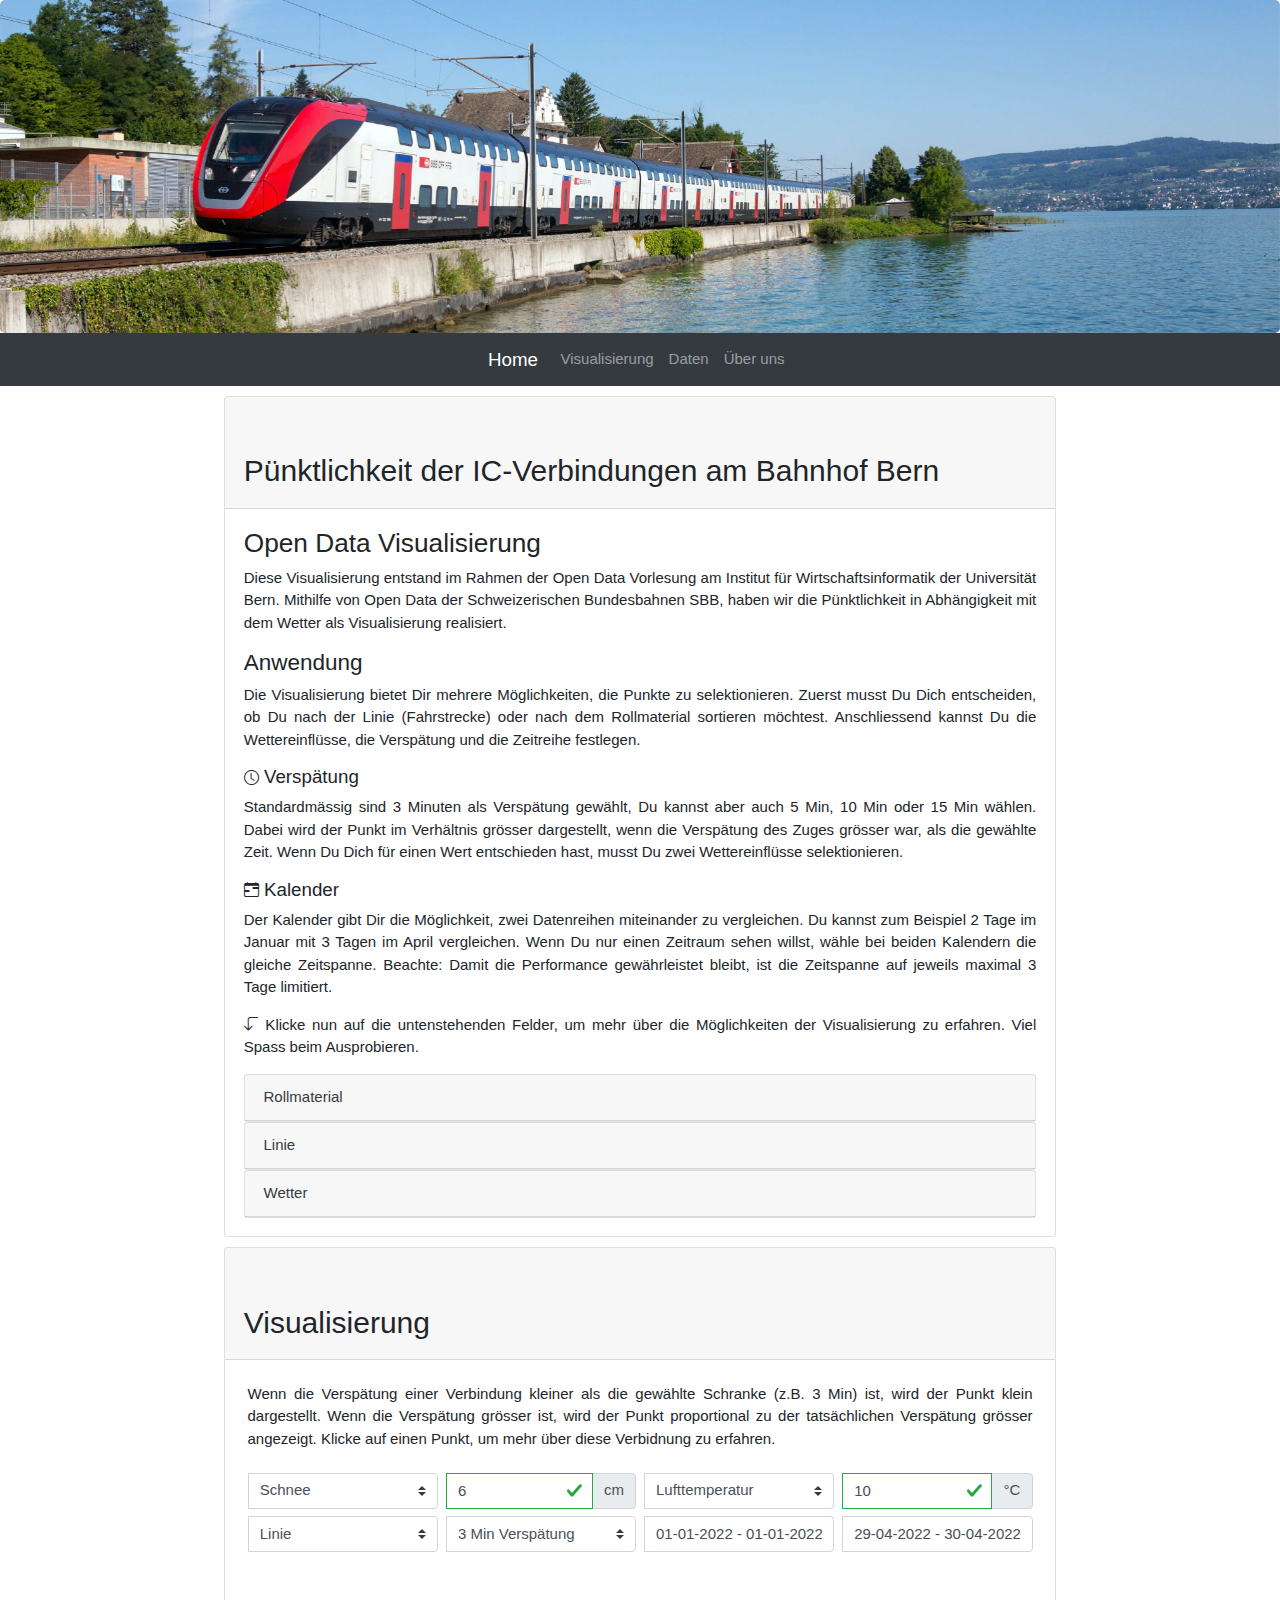
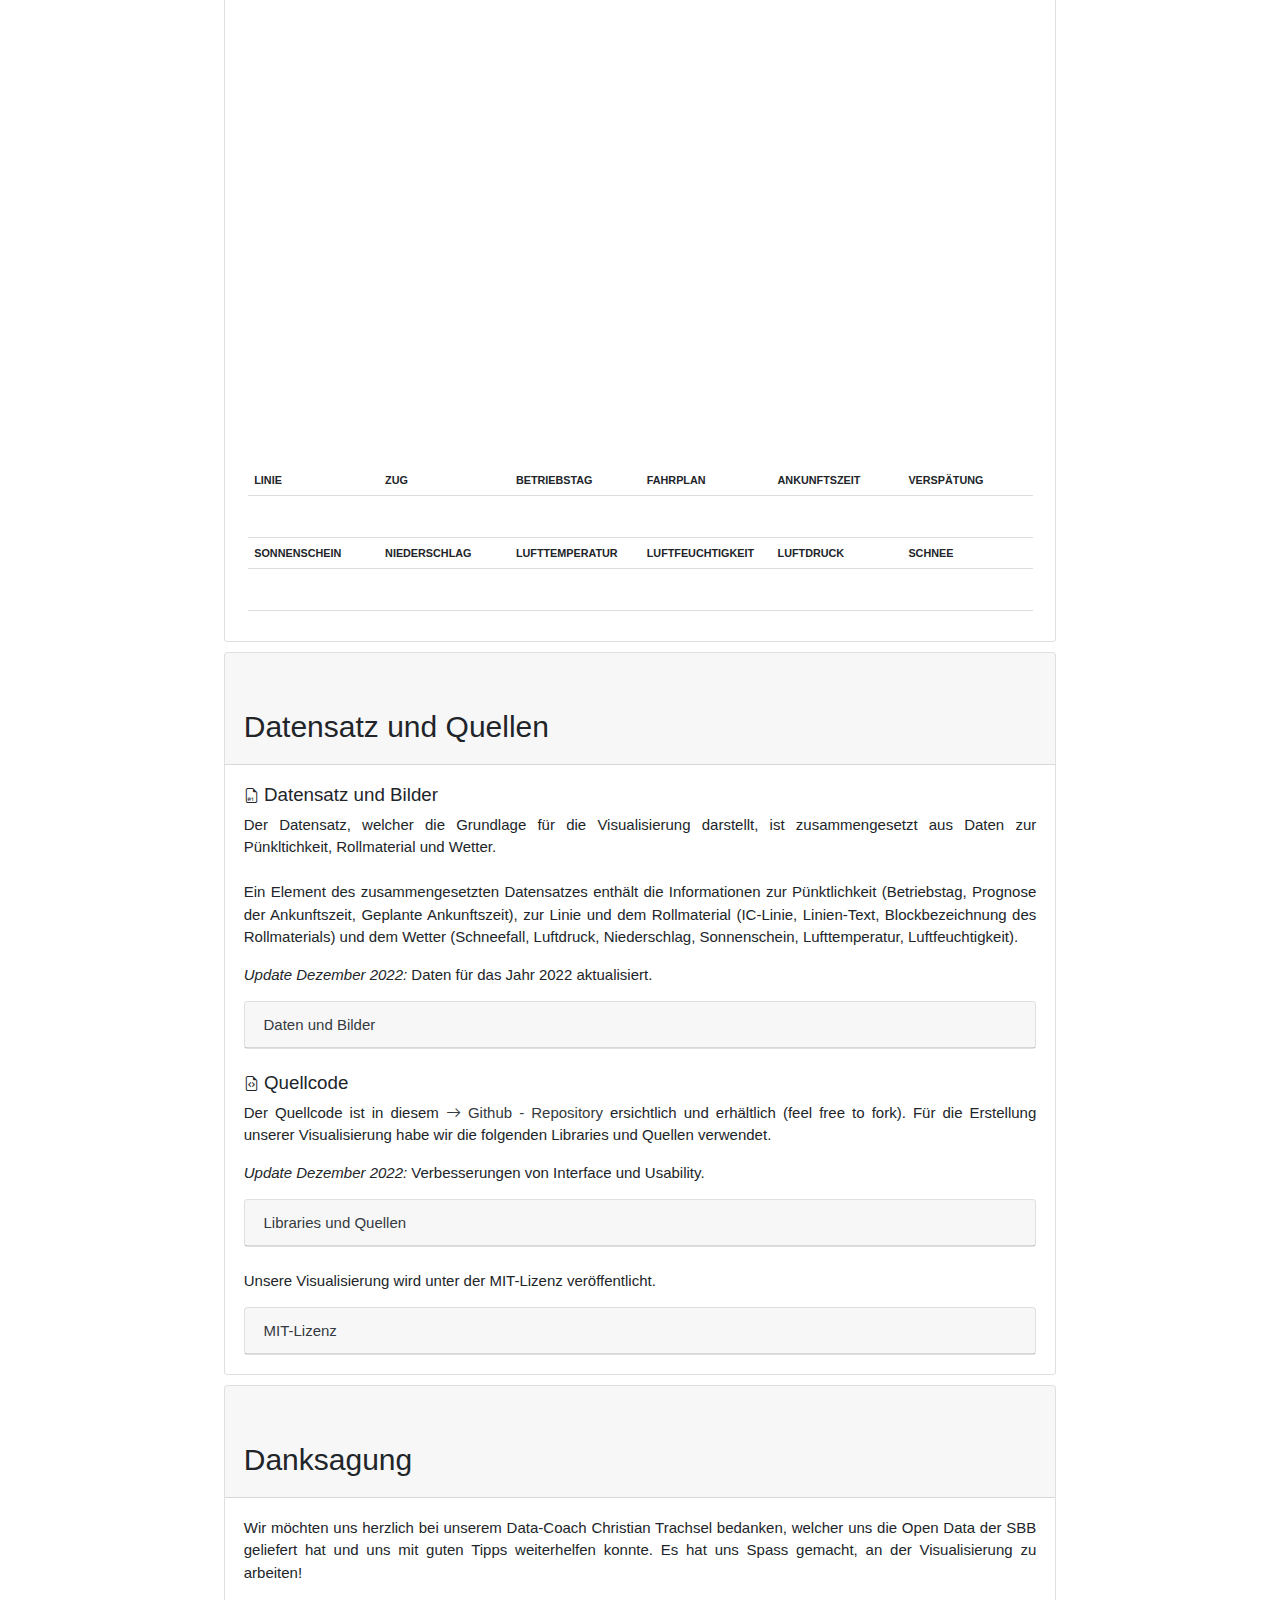
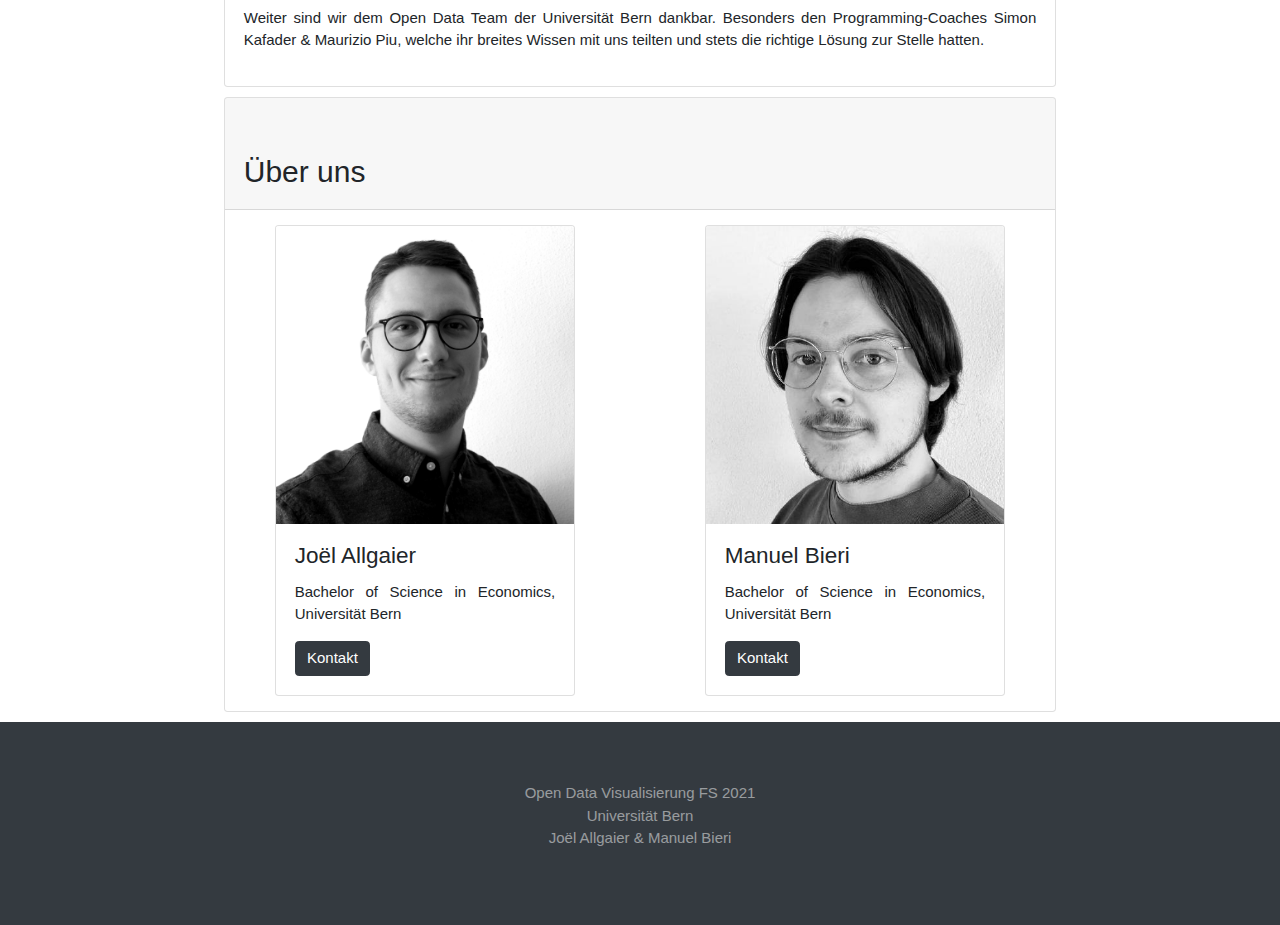
==== commit 71a2d103: "Fix footer and add update notice." ====
--- a/index.html
+++ b/index.html
@@ -352,6 +352,9 @@
             <p>
                 Der Datensatz, welcher die Grundlage für die Visualisierung darstellt, ist zusammengesetzt aus Daten zur Pünkltichkeit, Rollmaterial und Wetter.<br><br>Ein Element des zusammengesetzten Datensatzes enthält die Informationen zur Pünktlichkeit (Betriebstag, Prognose der Ankunftszeit, Geplante Ankunftszeit), zur Linie und dem Rollmaterial (IC-Linie, Linien-Text, Blockbezeichnung des Rollmaterials) und dem Wetter (<!--globalstrahlung, -->Schneefall, Luftdruck, Niederschlag, Sonnenschein, Lufttemperatur, Luftfeuchtigkeit).
             </p>
+            <p>
+                <i>Update Dezember 2022:</i> Daten für das Jahr 2022 aktualisiert.
+            </p>
             <div id="accordionSrc">
                 <div class="card">
                     <div class="card-header">
@@ -404,6 +407,9 @@
             <p>
                 Der Quellcode ist in diesem <a href="https://github.com/manuelbieri/SBB-Opendata-Visualization" target="_blank"><i class="bi bi-arrow-right"></i> Github - Repository</a> ersichtlich und erhältlich (feel free to fork).
                 Für die Erstellung unserer Visualisierung habe wir die folgenden Libraries und Quellen verwendet.
+            </p>
+            <p>
+                <i>Update Dezember 2022:</i> Verbesserungen von Interface und Usability.
             </p>
             <div id="accordionLibs">
                 <div class="card">
@@ -537,10 +543,12 @@
             </div>
         </div>
 </div>
-<div class="jumbotron jumbotron-fluid text-center bg-dark text-white-50" style="margin-bottom:0">
-    <p>Open Data Visualisierung FS 2021
-    <br>Universität Bern
-    <br>Joël Allgaier & Manuel Bieri</p>
+<div class="jumbotron jumbotron-fluid bg-dark text-white-50 mb-0">
+    <p class="footer text-center">
+        Open Data Visualisierung FS 2021
+        <br>Universität Bern
+        <br>Joël Allgaier & Manuel Bieri
+    </p>
 </div>
 </body>
 </html>
--- a/css/style.css
+++ b/css/style.css
@@ -6,7 +6,7 @@
 }
 
 p {
-    text-align: justify !important;
+    text-align: justify;
 }
 
 svg {
@@ -180,4 +180,3 @@
         font-size: 0.8em;
     }
 }
-
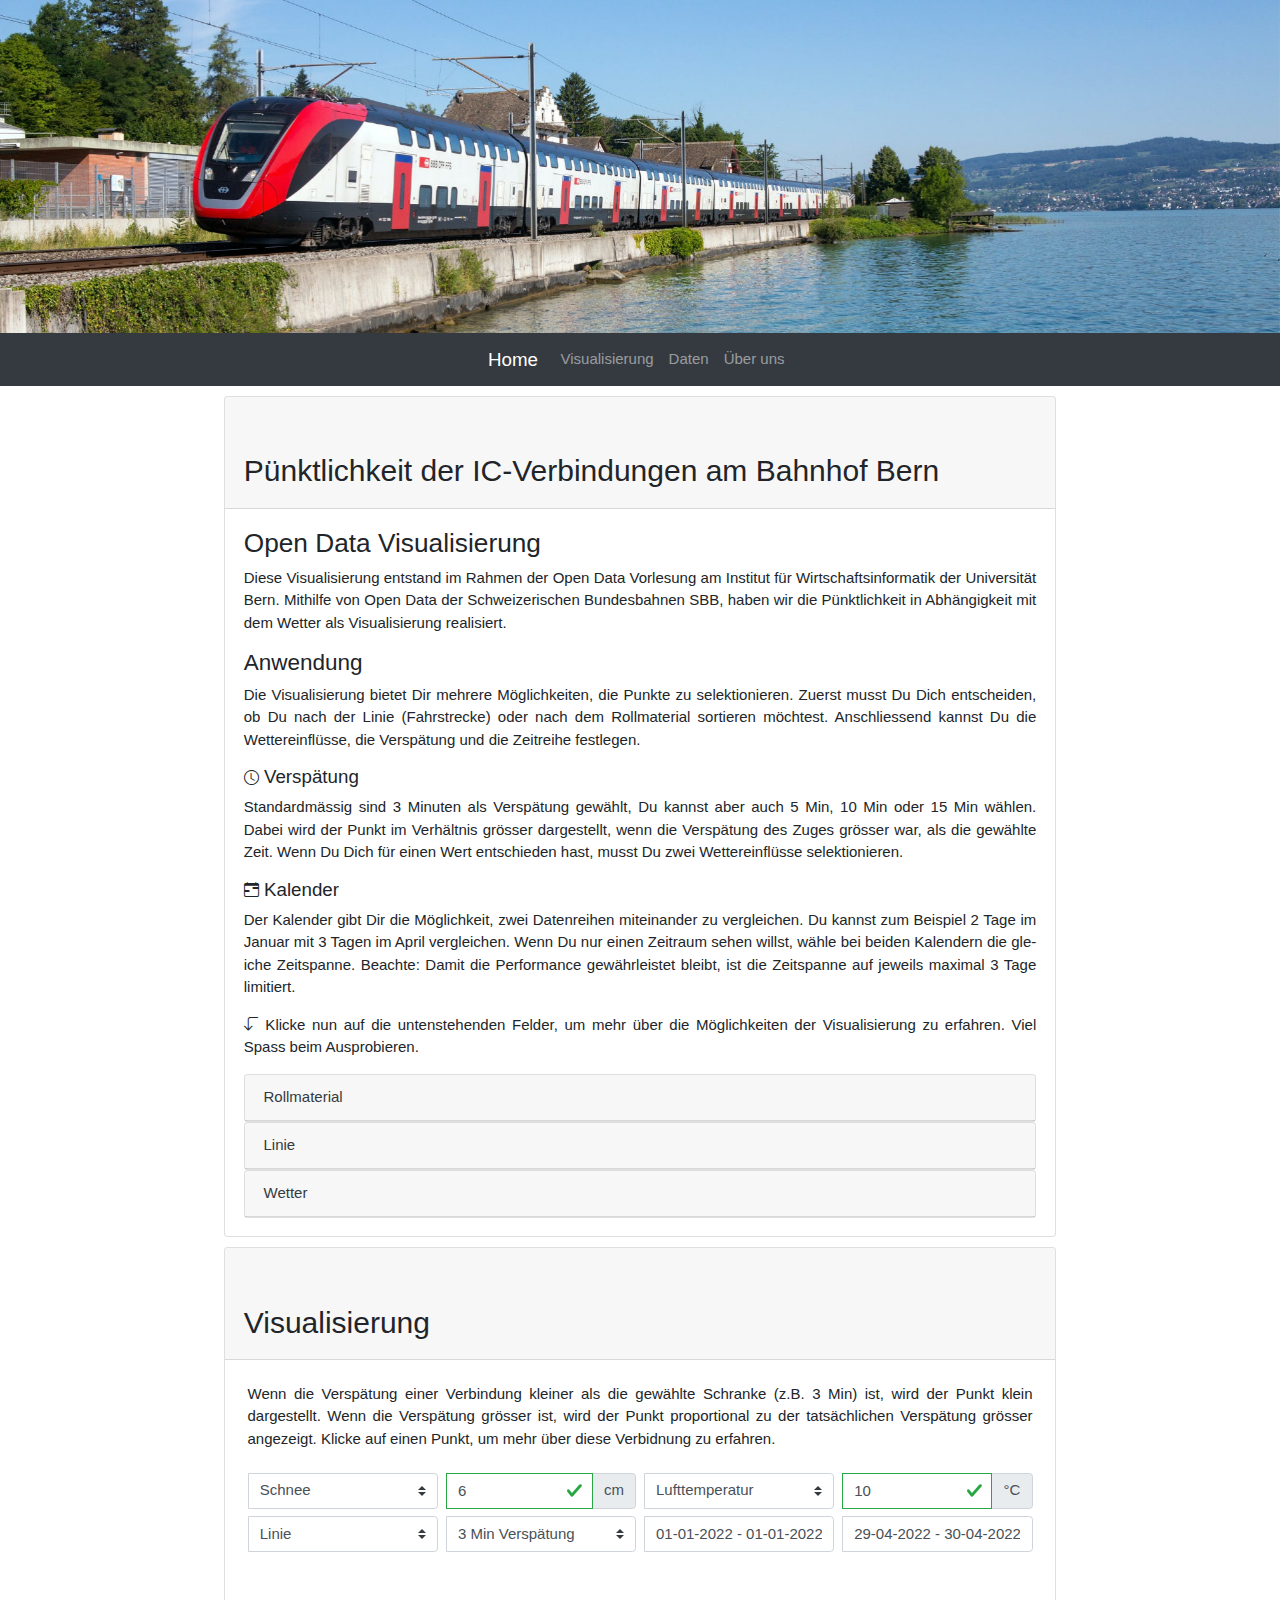
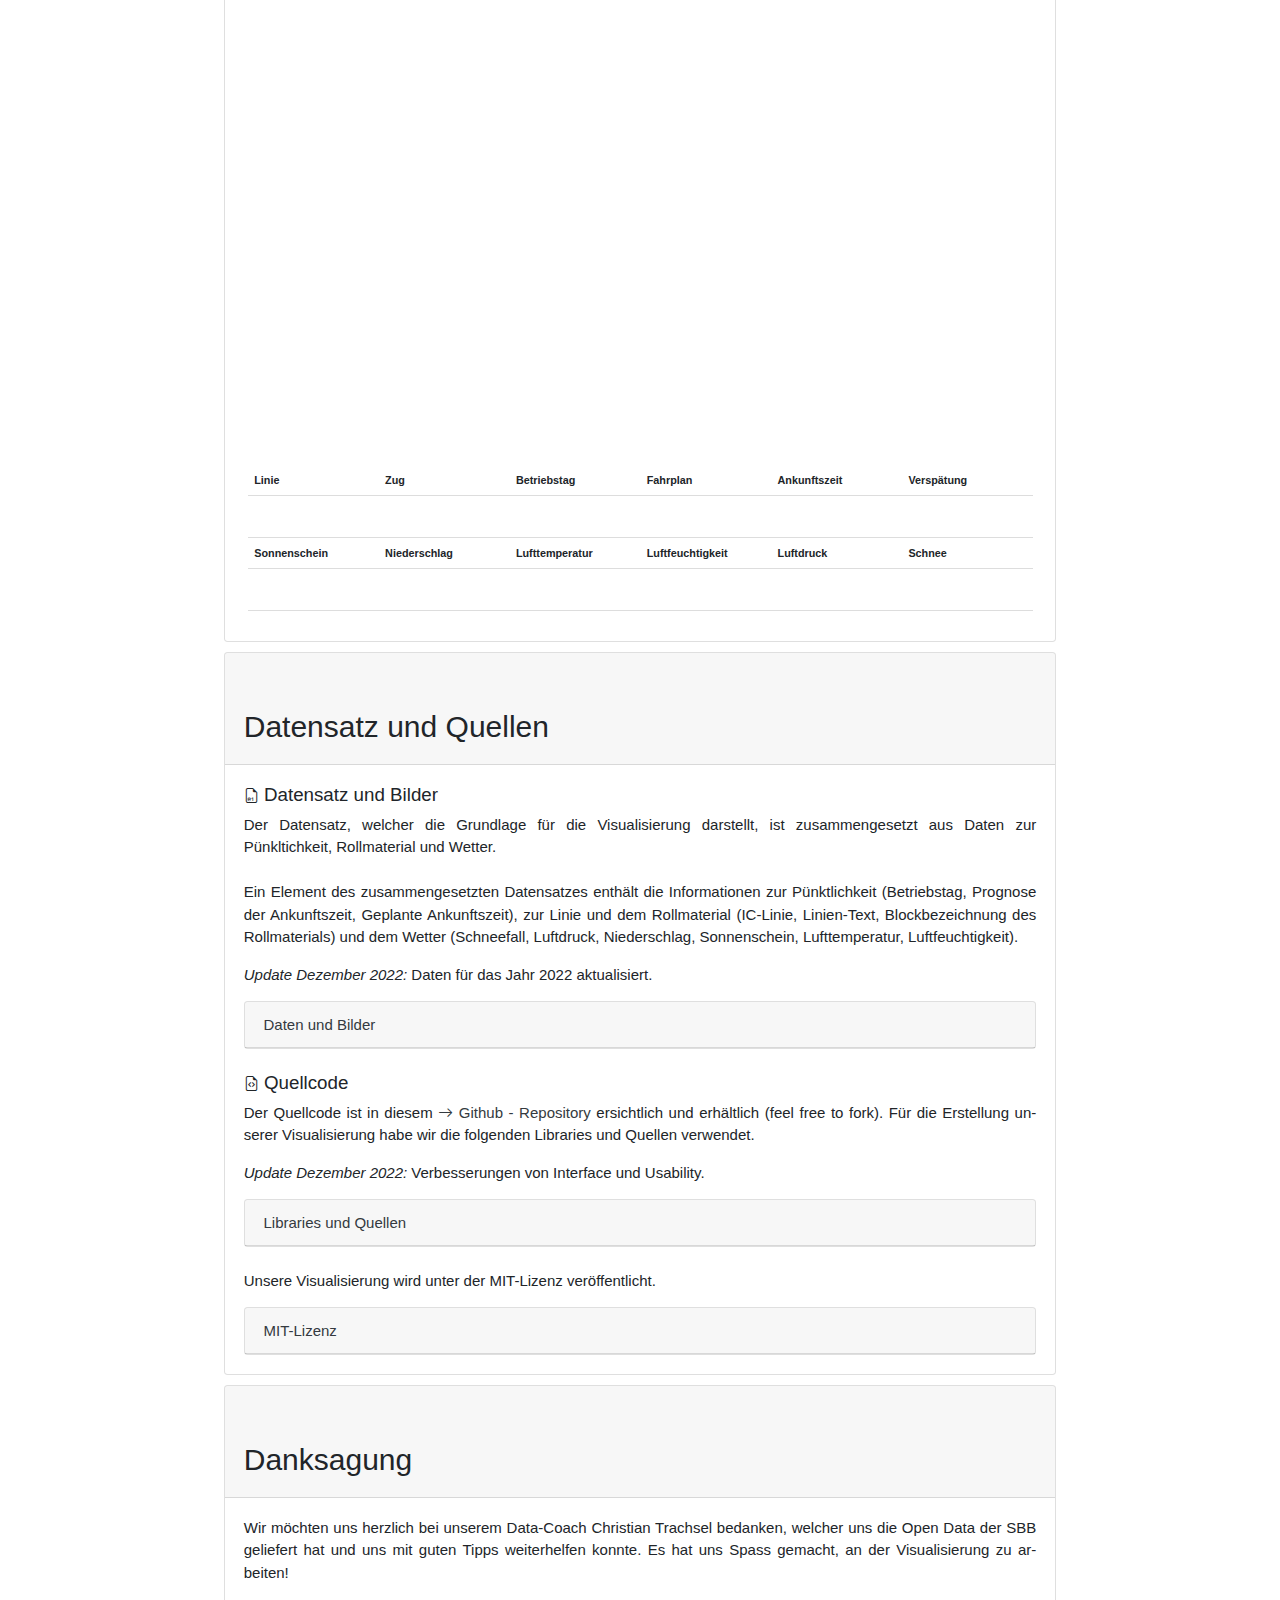
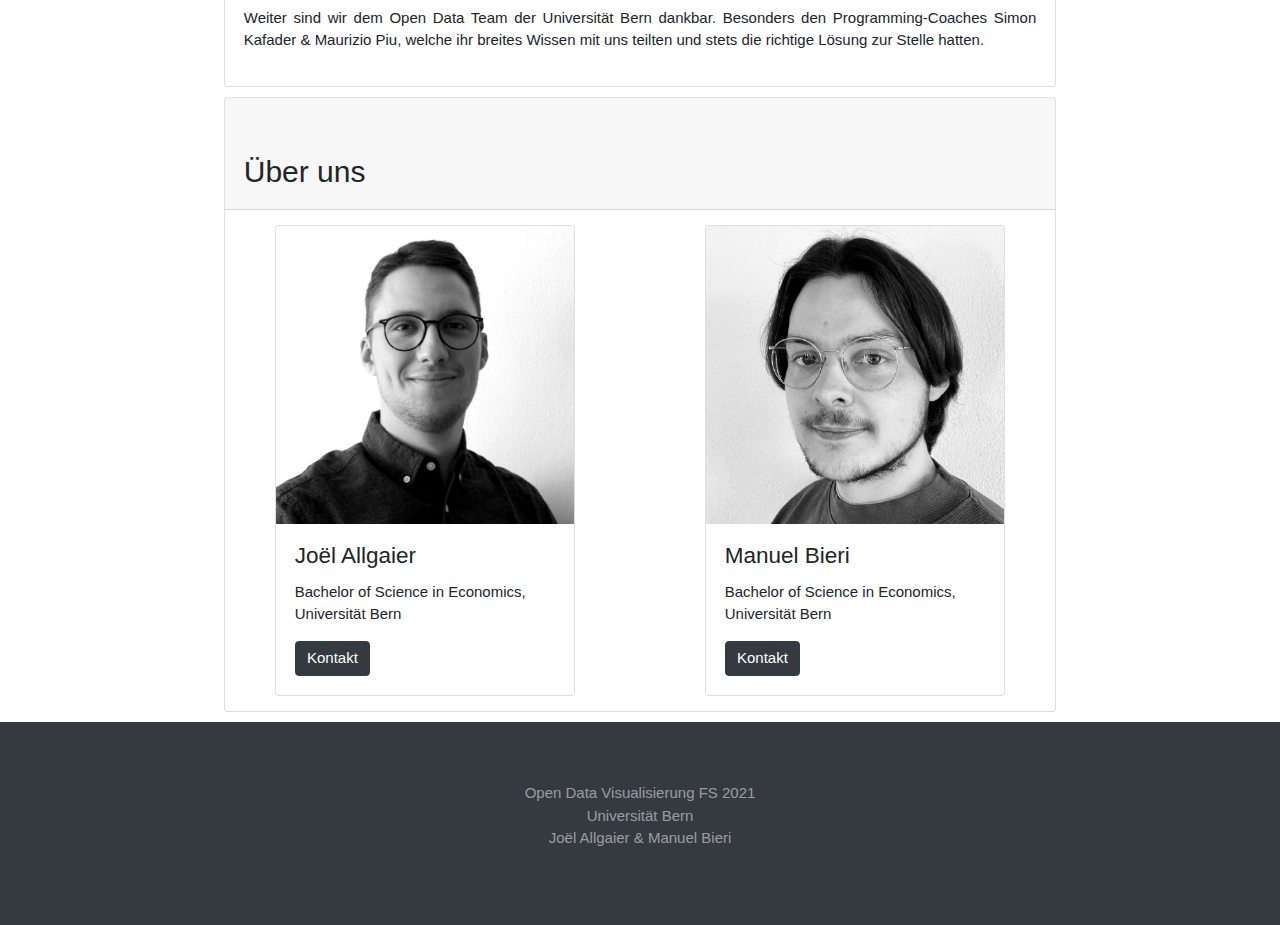
==== commit dc89bd2f: "Adjust table style." ====
--- a/index.html
+++ b/index.html
@@ -525,7 +525,7 @@
                     <img class="card-img-top" src="Graphics/Images/about/joel_bw.jpg" alt="Card image">
                     <div class="card-body">
                         <h4 class="card-title">Joël Allgaier</h4>
-                        <p class="card-text">Bachelor of Science in Economics, Universität Bern</p>
+                        <p class="card-text text-left">Bachelor of Science in Economics, Universität Bern</p>
                         <a href="mailto:joel.allgaier@students.unibe.ch" class="btn btn-primary">Kontakt</a>
                     </div>
                 </div>
@@ -535,7 +535,7 @@
                  <img class="card-img-top img-fluid img-width align-content-center justify-content-center" src="Graphics/Images/about/manuel.jfif" alt="Card image">
                  <div class="card-body">
                      <h4 class="card-title">Manuel Bieri</h4>
-                     <p class="card-text">Bachelor of Science in Economics, Universität Bern</p>
+                     <p class="card-text text-left">Bachelor of Science in Economics, Universität Bern</p>
                          <a href="mailto:manuel.bieri@students.unibe.ch" class="btn btn-primary">Kontakt</a>
                      </div>
                  </div>
--- a/css/style.css
+++ b/css/style.css
@@ -7,6 +7,9 @@
 
 p {
     text-align: justify;
+    -webkit-hyphens: auto;
+    -ms-hyphens: auto;
+    hyphens: auto;
 }
 
 svg {
@@ -96,13 +99,12 @@
     color: #ffffff !important;
 }
 
-.carousel{
+#imageCarousel.carousel {
     border-radius: 5px;
     overflow: hidden;
 }
 
 .info {
-    border-collapse: collapse;
     margin: 0;
     padding: 0;
     width: 100%;
@@ -123,11 +125,10 @@
 }
 
 .info th {
-    font-size: 0.67em;
+    font-size: 0.86em;
 }
 
 .info th {
-    text-transform: uppercase;
     text-align: left;
 }
 
@@ -164,19 +165,16 @@
     .info td::before {
         content: attr(data-label);
         float: left;
-        text-transform: uppercase;
-        font-size: 0.9em;
     }
 
     .info-title {
         display: block;
-        font-size: 1.1em !important;
         font-weight: bold;
     }
 }
 
 @media screen and (min-width: 900px) {
     .info th{
-        font-size: 0.8em;
+        font-size: 1em;
     }
 }
